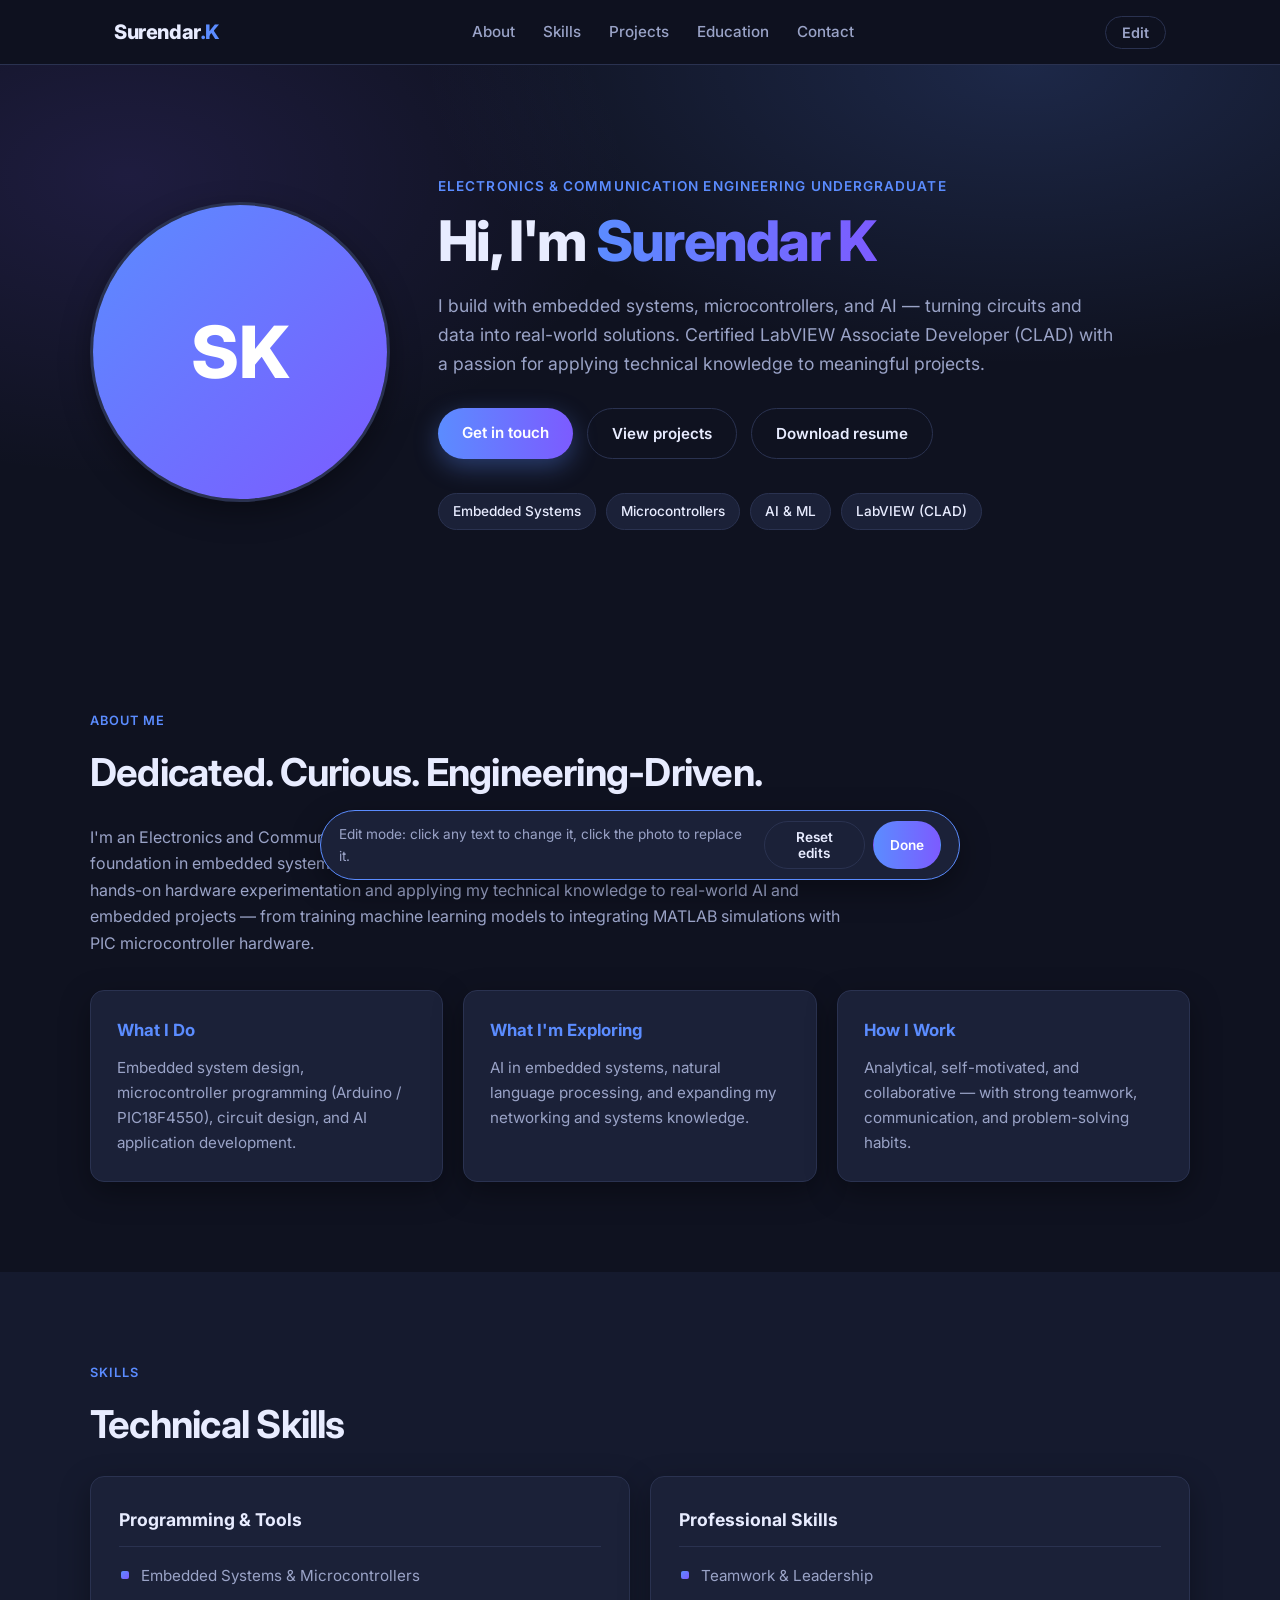
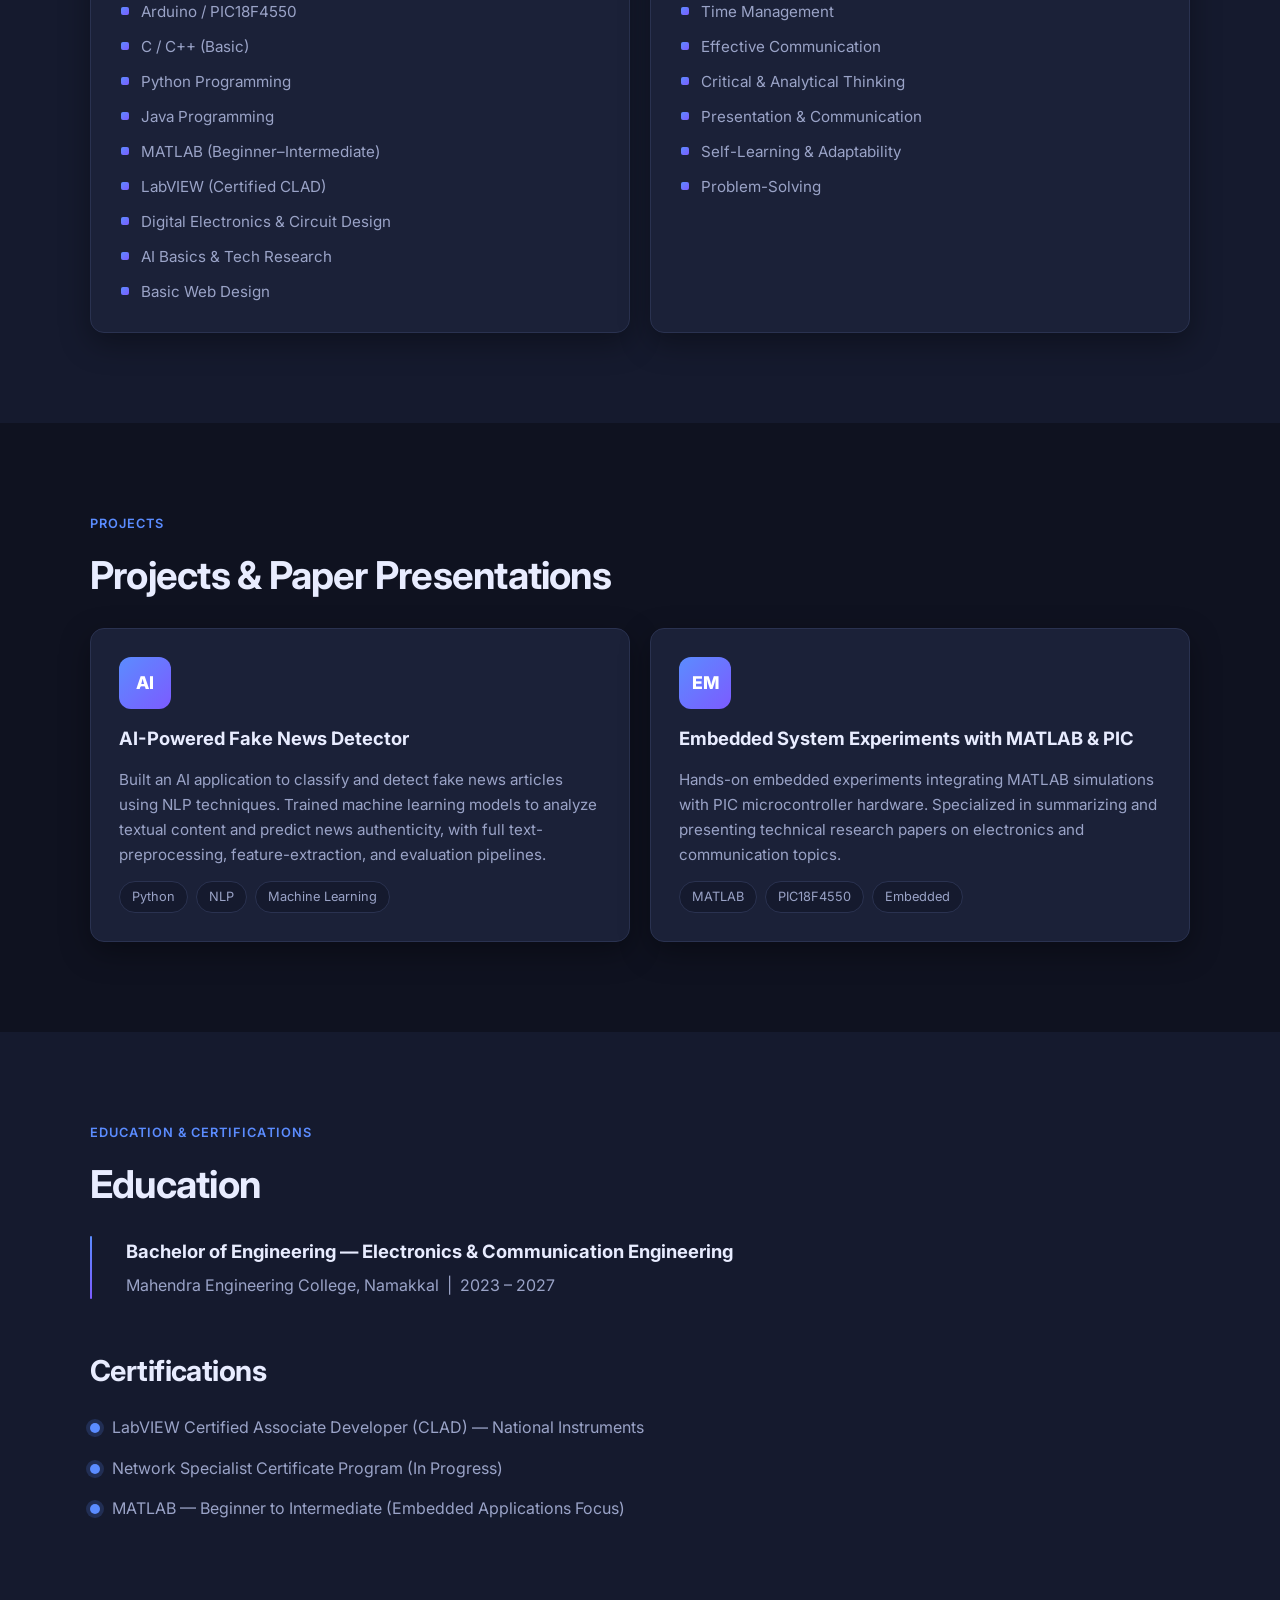
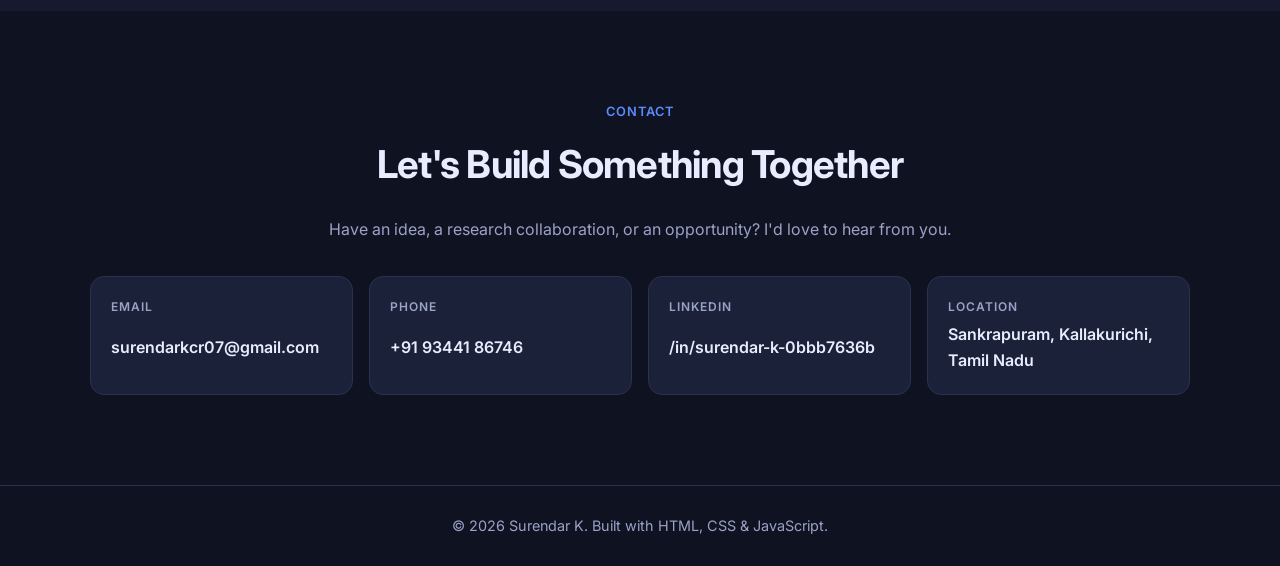
==== index.html @ adf5b91f "Initial portfolio site" ====
<!DOCTYPE html>
<html lang="en">
<head>
  <meta charset="UTF-8" />
  <meta name="viewport" content="width=device-width, initial-scale=1.0" />
  <meta name="description" content="Portfolio of Surendar K — Electronics and Communication Engineering undergraduate specializing in embedded systems and AI." />
  <title>Surendar K | ECE & Embedded Systems</title>
  <link rel="preconnect" href="https://fonts.googleapis.com" />
  <link rel="preconnect" href="https://fonts.gstatic.com" crossorigin />
  <link href="https://fonts.googleapis.com/css2?family=Inter:wght@400;500;600;700;800&display=swap" rel="stylesheet" />
  <link rel="stylesheet" href="styles.css" />
</head>
<body>
  <a class="skip-link" href="#about">Skip to content</a>

  <header class="nav">
    <div class="nav-inner">
      <a href="#main-content" class="brand">Surendar<span>.K</span></a>
      <button class="nav-toggle" aria-label="Toggle menu" aria-expanded="false">
        <span></span><span></span><span></span>
      </button>
      <nav class="nav-links" aria-label="Primary">
        <a href="#about">About</a>
        <a href="#skills">Skills</a>
        <a href="#projects">Projects</a>
        <a href="#education">Education</a>
        <a href="#contact">Contact</a>
      </nav>
      <button class="edit-toggle" id="edit-toggle" aria-pressed="false">Edit</button>
    </div>
  </header>

  <main id="main-content">
    <!-- Hero -->
    <section class="hero">
      <div class="hero-inner">
        <div class="hero-photo" aria-label="Photo of Surendar K">
          <img id="profile-photo" src="profile.jpg" alt="Surendar K" onerror="this.style.display='none';document.getElementById('profile-fallback').style.display='grid';" />
          <div id="profile-fallback" class="profile-fallback" style="display:none">SK</div>
          <input type="file" id="photo-input" accept="image/*" hidden />
        </div>
        <div class="hero-text">
          <p class="hero-eyebrow">Electronics & Communication Engineering Undergraduate</p>
          <h1>Hi, I'm <span class="accent">Surendar K</span></h1>
          <p class="hero-sub">
            I build with embedded systems, microcontrollers, and AI — turning circuits and data into
            real-world solutions. Certified LabVIEW Associate Developer (CLAD) with a passion for
            applying technical knowledge to meaningful projects.
          </p>
          <div class="hero-actions">
            <a class="btn btn-primary" href="#contact">Get in touch</a>
            <a class="btn btn-outline" href="#projects">View projects</a>
            <a class="btn btn-outline btn-download" href="resume.pdf" download>Download resume</a>
          </div>
          <div class="hero-tags">
            <span>Embedded Systems</span>
            <span>Microcontrollers</span>
            <span>AI & ML</span>
            <span>LabVIEW (CLAD)</span>
          </div>
        </div>
      </div>
    </section>

    <!-- About -->
    <section id="about" class="section">
      <div class="container">
        <p class="section-label">About Me</p>
        <h2 class="section-title">Dedicated. Curious. Engineering-Driven.</h2>
        <p class="section-text">
          I'm an Electronics and Communication Engineering undergraduate (2023–2027) with a strong
          foundation in embedded systems, microcontroller programming, and digital electronics. I enjoy
          hands-on hardware experimentation and applying my technical knowledge to real-world AI and
          embedded projects — from training machine learning models to integrating MATLAB simulations
          with PIC microcontroller hardware.
        </p>
        <div class="about-highlights">
          <div class="highlight">
            <h3>What I Do</h3>
            <p>Embedded system design, microcontroller programming (Arduino / PIC18F4550), circuit design, and AI application development.</p>
          </div>
          <div class="highlight">
            <h3>What I'm Exploring</h3>
            <p>AI in embedded systems, natural language processing, and expanding my networking and systems knowledge.</p>
          </div>
          <div class="highlight">
            <h3>How I Work</h3>
            <p>Analytical, self-motivated, and collaborative — with strong teamwork, communication, and problem-solving habits.</p>
          </div>
        </div>
      </div>
    </section>

    <!-- Skills -->
    <section id="skills" class="section section-alt">
      <div class="container">
        <p class="section-label">Skills</p>
        <h2 class="section-title">Technical Skills</h2>
        <div class="skills-grid">
          <div class="skill-card">
            <h3>Programming & Tools</h3>
            <ul>
              <li>Embedded Systems & Microcontrollers</li>
              <li>Arduino / PIC18F4550</li>
              <li>C / C++ (Basic)</li>
              <li>Python Programming</li>
              <li>Java Programming</li>
              <li>MATLAB (Beginner–Intermediate)</li>
              <li>LabVIEW (Certified CLAD)</li>
              <li>Digital Electronics & Circuit Design</li>
              <li>AI Basics & Tech Research</li>
              <li>Basic Web Design</li>
            </ul>
          </div>
          <div class="skill-card">
            <h3>Professional Skills</h3>
            <ul>
              <li>Teamwork & Leadership</li>
              <li>Time Management</li>
              <li>Effective Communication</li>
              <li>Critical & Analytical Thinking</li>
              <li>Presentation & Communication</li>
              <li>Self-Learning & Adaptability</li>
              <li>Problem-Solving</li>
            </ul>
          </div>
        </div>
      </div>
    </section>

    <!-- Projects -->
    <section id="projects" class="section">
      <div class="container">
        <p class="section-label">Projects</p>
        <h2 class="section-title">Projects & Paper Presentations</h2>
        <div class="projects-grid">
          <article class="project-card">
            <div class="project-icon">AI</div>
            <h3>AI-Powered Fake News Detector</h3>
            <p>
              Built an AI application to classify and detect fake news articles using NLP techniques.
              Trained machine learning models to analyze textual content and predict news authenticity,
              with full text-preprocessing, feature-extraction, and evaluation pipelines.
            </p>
            <div class="project-tags">
              <span>Python</span><span>NLP</span><span>Machine Learning</span>
            </div>
          </article>
          <article class="project-card">
            <div class="project-icon">EM</div>
            <h3>Embedded System Experiments with MATLAB & PIC</h3>
            <p>
              Hands-on embedded experiments integrating MATLAB simulations with PIC microcontroller
              hardware. Specialized in summarizing and presenting technical research papers on
              electronics and communication topics.
            </p>
            <div class="project-tags">
              <span>MATLAB</span><span>PIC18F4550</span><span>Embedded</span>
            </div>
          </article>
        </div>
      </div>
    </section>

    <!-- Education & Certifications -->
    <section id="education" class="section section-alt">
      <div class="container">
        <p class="section-label">Education & Certifications</p>
        <h2 class="section-title">Education</h2>
        <div class="education-block">
          <div class="education-line"></div>
          <div class="education-item">
            <h3>Bachelor of Engineering — Electronics & Communication Engineering</h3>
            <p class="muted">Mahendra Engineering College, Namakkal &nbsp;|&nbsp; 2023 – 2027</p>
          </div>
        </div>

        <h2 class="section-title sub">Certifications</h2>
        <ul class="cert-list">
          <li><span class="cert-dot"></span> LabVIEW Certified Associate Developer (CLAD) — National Instruments</li>
          <li><span class="cert-dot"></span> Network Specialist Certificate Program (In Progress)</li>
          <li><span class="cert-dot"></span> MATLAB — Beginner to Intermediate (Embedded Applications Focus)</li>
        </ul>
      </div>
    </section>

    <!-- Contact -->
    <section id="contact" class="section">
      <div class="container contact">
        <p class="section-label">Contact</p>
        <h2 class="section-title">Let's Build Something Together</h2>
        <p class="section-text">
          Have an idea, a research collaboration, or an opportunity? I'd love to hear from you.
        </p>
        <div class="contact-cards">
          <a class="contact-card" href="mailto:surendarkcr07@gmail.com">
            <span class="contact-label">Email</span>
            <span class="contact-value">surendarkcr07@gmail.com</span>
          </a>
          <a class="contact-card" href="tel:+919344186746">
            <span class="contact-label">Phone</span>
            <span class="contact-value">+91 93441 86746</span>
          </a>
          <a class="contact-card" href="https://linkedin.com/in/surendar-k-0bbb7636b" target="_blank" rel="noopener">
            <span class="contact-label">LinkedIn</span>
            <span class="contact-value">/in/surendar-k-0bbb7636b</span>
          </a>
          <div class="contact-card">
            <span class="contact-label">Location</span>
            <span class="contact-value">Sankrapuram, Kallakurichi, Tamil Nadu</span>
          </div>
        </div>
      </div>
    </section>
  </main>

  <footer class="footer">
    <p>© <span id="year"></span> Surendar K. Built with HTML, CSS & JavaScript.</p>
  </footer>

  <div class="edit-bar" id="edit-bar" hidden>
    <span>Edit mode: click any text to change it, click the photo to replace it.</span>
    <div>
      <button class="btn-edit" id="edit-reset" type="button">Reset edits</button>
      <button class="btn-edit" id="edit-done" type="button">Done</button>
    </div>
  </div>

  <script src="script.js"></script>
</body>
</html>
---- styles.css ----
:root {
  --bg: #0f1220;
  --bg-alt: #151a2e;
  --card: #1b2138;
  --border: #2a3250;
  --text: #e8ecff;
  --muted: #9aa3c7;
  --accent: #5b8cff;
  --accent-2: #7c5bff;
  --radius: 14px;
  --shadow: 0 10px 30px rgba(0, 0, 0, 0.35);
}

* {
  margin: 0;
  padding: 0;
  box-sizing: border-box;
}

html {
  scroll-behavior: smooth;
}

body {
  font-family: "Inter", system-ui, -apple-system, sans-serif;
  background: var(--bg);
  color: var(--text);
  line-height: 1.65;
  -webkit-font-smoothing: antialiased;
}

a {
  color: inherit;
  text-decoration: none;
}

.skip-link {
  position: absolute;
  left: -9999px;
  top: 0;
  background: var(--accent);
  color: #fff;
  padding: 10px 16px;
  z-index: 100;
}

.skip-link:focus {
  left: 8px;
  top: 8px;
}

/* Nav */
.nav {
  position: sticky;
  top: 0;
  z-index: 50;
  background: rgba(15, 18, 32, 0.85);
  backdrop-filter: blur(10px);
  border-bottom: 1px solid var(--border);
}

.nav-inner {
  max-width: 1100px;
  margin: 0 auto;
  padding: 0 24px;
  height: 64px;
  display: flex;
  align-items: center;
  justify-content: space-between;
}

.brand {
  font-weight: 800;
  font-size: 1.25rem;
  letter-spacing: -0.02em;
}

.brand span {
  color: var(--accent);
}

.nav-links {
  display: flex;
  gap: 28px;
}

.nav-links a {
  color: var(--muted);
  font-weight: 500;
  font-size: 0.95rem;
  transition: color 0.2s;
}

.nav-links a:hover {
  color: var(--text);
}

.nav-toggle {
  display: none;
  flex-direction: column;
  gap: 5px;
  background: none;
  border: none;
  cursor: pointer;
  padding: 6px;
}

.edit-toggle {
  background: none;
  border: 1px solid var(--border);
  color: var(--muted);
  font-family: inherit;
  font-size: 0.9rem;
  font-weight: 600;
  padding: 7px 16px;
  border-radius: 999px;
  cursor: pointer;
  transition: border-color 0.2s, color 0.2s;
}

.edit-toggle:hover {
  border-color: var(--accent);
  color: var(--text);
}

.edit-toggle.active {
  background: linear-gradient(90deg, var(--accent), var(--accent-2));
  border-color: transparent;
  color: #fff;
}

.nav-toggle span {
  width: 24px;
  height: 2px;
  background: var(--text);
  border-radius: 2px;
  transition: transform 0.25s, opacity 0.25s;
}

/* Hero */
.hero {
  padding: 110px 24px 90px;
  background:
    radial-gradient(600px 300px at 80% 0%, rgba(92, 140, 255, 0.18), transparent),
    radial-gradient(500px 300px at 10% 20%, rgba(124, 91, 255, 0.14), transparent);
}

.hero-inner {
  max-width: 1100px;
  margin: 0 auto;
  display: grid;
  grid-template-columns: 300px 1fr;
  gap: 48px;
  align-items: center;
}

.hero-photo {
  width: 300px;
  height: 300px;
  border-radius: 50%;
  overflow: hidden;
  border: 3px solid var(--border);
  background: var(--card);
  box-shadow: var(--shadow);
}

.hero-photo img {
  width: 100%;
  height: 100%;
  object-fit: cover;
  display: block;
}

.profile-fallback {
  width: 100%;
  height: 100%;
  display: grid;
  place-items: center;
  font-size: 4.5rem;
  font-weight: 800;
  background: linear-gradient(135deg, var(--accent), var(--accent-2));
  color: #fff;
}

.hero-eyebrow {
  color: var(--accent);
  font-weight: 600;
  letter-spacing: 0.08em;
  text-transform: uppercase;
  font-size: 0.85rem;
  margin-bottom: 14px;
}

.hero h1 {
  font-size: clamp(2.2rem, 5vw, 3.5rem);
  font-weight: 800;
  letter-spacing: -0.03em;
  line-height: 1.1;
  margin-bottom: 18px;
}

.accent {
  background: linear-gradient(90deg, var(--accent), var(--accent-2));
  -webkit-background-clip: text;
  background-clip: text;
  -webkit-text-fill-color: transparent;
  color: transparent;
}

.hero-sub {
  color: var(--muted);
  font-size: 1.1rem;
  max-width: 680px;
  margin-bottom: 30px;
}

.hero-actions {
  display: flex;
  gap: 14px;
  flex-wrap: wrap;
  margin-bottom: 34px;
}

.btn {
  display: inline-block;
  padding: 12px 24px;
  border-radius: 999px;
  font-weight: 600;
  font-size: 0.95rem;
  transition: transform 0.2s, box-shadow 0.2s;
}

.btn:hover {
  transform: translateY(-2px);
}

.btn-primary {
  background: linear-gradient(90deg, var(--accent), var(--accent-2));
  color: #fff;
  box-shadow: 0 8px 24px rgba(92, 140, 255, 0.35);
}

.btn-outline {
  border: 1px solid var(--border);
  color: var(--text);
}

.btn-outline:hover {
  border-color: var(--accent);
}

.hero-tags {
  display: flex;
  flex-wrap: wrap;
  gap: 10px;
}

.hero-tags span {
  background: var(--card);
  border: 1px solid var(--border);
  color: var(--text);
  font-size: 0.85rem;
  font-weight: 500;
  padding: 6px 14px;
  border-radius: 999px;
}

/* Sections */
.section {
  padding: 90px 24px;
}

.section-alt {
  background: var(--bg-alt);
}

.container {
  max-width: 1100px;
  margin: 0 auto;
}

.section-label {
  color: var(--accent);
  font-weight: 600;
  letter-spacing: 0.08em;
  text-transform: uppercase;
  font-size: 0.8rem;
  margin-bottom: 10px;
}

.section-title {
  font-size: clamp(1.7rem, 3.5vw, 2.4rem);
  font-weight: 700;
  letter-spacing: -0.02em;
  margin-bottom: 20px;
}

.section-title.sub {
  margin-top: 48px;
  font-size: clamp(1.4rem, 2.5vw, 1.8rem);
}

.section-text {
  color: var(--muted);
  max-width: 760px;
  margin-bottom: 34px;
}

/* About highlights */
.about-highlights {
  display: grid;
  grid-template-columns: repeat(auto-fit, minmax(260px, 1fr));
  gap: 20px;
}

.highlight {
  background: var(--card);
  border: 1px solid var(--border);
  border-radius: var(--radius);
  padding: 26px;
  box-shadow: var(--shadow);
}

.highlight h3 {
  font-size: 1.05rem;
  margin-bottom: 10px;
  color: var(--accent);
}

.highlight p {
  color: var(--muted);
  font-size: 0.95rem;
}

/* Skills */
.skills-grid {
  display: grid;
  grid-template-columns: repeat(auto-fit, minmax(300px, 1fr));
  gap: 20px;
}

.skill-card {
  background: var(--card);
  border: 1px solid var(--border);
  border-radius: var(--radius);
  padding: 28px;
  box-shadow: var(--shadow);
}

.skill-card h3 {
  font-size: 1.1rem;
  margin-bottom: 16px;
  padding-bottom: 12px;
  border-bottom: 1px solid var(--border);
}

.skill-card ul {
  list-style: none;
  display: grid;
  gap: 10px;
}

.skill-card li {
  position: relative;
  padding-left: 22px;
  color: var(--muted);
  font-size: 0.95rem;
}

.skill-card li::before {
  content: "";
  position: absolute;
  left: 2px;
  top: 8px;
  width: 8px;
  height: 8px;
  border-radius: 2px;
  background: linear-gradient(135deg, var(--accent), var(--accent-2));
}

/* Projects */
.projects-grid {
  display: grid;
  grid-template-columns: repeat(auto-fit, minmax(320px, 1fr));
  gap: 20px;
}

.project-card {
  background: var(--card);
  border: 1px solid var(--border);
  border-radius: var(--radius);
  padding: 28px;
  box-shadow: var(--shadow);
  display: flex;
  flex-direction: column;
  gap: 14px;
  transition: transform 0.2s, border-color 0.2s;
}

.project-card:hover {
  transform: translateY(-4px);
  border-color: var(--accent);
}

.project-icon {
  width: 52px;
  height: 52px;
  border-radius: 12px;
  display: grid;
  place-items: center;
  font-weight: 800;
  font-size: 1.1rem;
  background: linear-gradient(135deg, var(--accent), var(--accent-2));
  color: #fff;
}

.project-card h3 {
  font-size: 1.15rem;
}

.project-card p {
  color: var(--muted);
  font-size: 0.95rem;
}

.project-tags {
  display: flex;
  flex-wrap: wrap;
  gap: 8px;
  margin-top: auto;
}

.project-tags span {
  background: var(--bg-alt);
  border: 1px solid var(--border);
  border-radius: 999px;
  font-size: 0.8rem;
  color: var(--muted);
  padding: 4px 12px;
}

/* Education */
.education-block {
  display: grid;
  grid-template-columns: 20px 1fr;
  gap: 16px;
  margin-bottom: 8px;
}

.education-line {
  width: 2px;
  height: 100%;
  background: linear-gradient(180deg, var(--accent), var(--accent-2));
  border-radius: 2px;
}

.education-item h3 {
  font-size: 1.15rem;
  margin-bottom: 6px;
}

.muted {
  color: var(--muted);
}

.cert-list {
  list-style: none;
  display: grid;
  gap: 14px;
}

.cert-list li {
  display: flex;
  align-items: baseline;
  gap: 12px;
  color: var(--muted);
}

.cert-dot {
  flex-shrink: 0;
  width: 10px;
  height: 10px;
  border-radius: 50%;
  background: var(--accent);
  box-shadow: 0 0 0 4px rgba(92, 140, 255, 0.18);
}

/* Contact */
.contact {
  text-align: center;
}

.contact .section-text {
  margin-left: auto;
  margin-right: auto;
}

.contact-cards {
  display: grid;
  grid-template-columns: repeat(auto-fit, minmax(230px, 1fr));
  gap: 16px;
  margin-top: 8px;
}

.contact-card {
  background: var(--card);
  border: 1px solid var(--border);
  border-radius: var(--radius);
  padding: 20px;
  display: grid;
  gap: 4px;
  text-align: left;
  transition: transform 0.2s, border-color 0.2s;
}

a.contact-card:hover {
  transform: translateY(-3px);
  border-color: var(--accent);
}

.contact-label {
  font-size: 0.75rem;
  text-transform: uppercase;
  letter-spacing: 0.08em;
  color: var(--muted);
  font-weight: 600;
}

.contact-value {
  font-weight: 600;
  color: var(--text);
  overflow-wrap: anywhere;
}

/* Edit mode */
body.edit-mode [contenteditable="true"] {
  outline: 2px dashed rgba(92, 140, 255, 0.55);
  outline-offset: 4px;
  border-radius: 6px;
  cursor: text;
}

body.edit-mode [contenteditable="true"]:hover {
  outline-color: var(--accent);
  background: rgba(92, 140, 255, 0.08);
}

body.edit-mode .hero-photo {
  cursor: pointer;
  position: relative;
}

body.edit-mode .hero-photo::after {
  content: "Click to change photo";
  position: absolute;
  bottom: -28px;
  left: 50%;
  transform: translateX(-50%);
  white-space: nowrap;
  font-size: 0.75rem;
  font-weight: 600;
  color: var(--accent);
}

.edit-bar {
  position: fixed;
  bottom: 20px;
  left: 50%;
  transform: translateX(-50%);
  z-index: 100;
  display: flex;
  align-items: center;
  gap: 18px;
  background: var(--card);
  border: 1px solid var(--accent);
  border-radius: 999px;
  padding: 10px 18px;
  box-shadow: var(--shadow);
  font-size: 0.85rem;
  color: var(--muted);
}

.edit-bar > div {
  display: flex;
  gap: 8px;
}

.btn-edit {
  background: none;
  border: 1px solid var(--border);
  color: var(--text);
  font-family: inherit;
  font-size: 0.85rem;
  font-weight: 600;
  padding: 7px 16px;
  border-radius: 999px;
  cursor: pointer;
}

.btn-edit:hover {
  border-color: var(--accent);
}

#edit-done {
  background: linear-gradient(90deg, var(--accent), var(--accent-2));
  border-color: transparent;
  color: #fff;
}

@media (max-width: 640px) {
  .edit-bar {
    flex-direction: column;
    gap: 10px;
    border-radius: 16px;
    text-align: center;
    width: calc(100% - 32px);
  }
}

/* Footer */
.footer {
  border-top: 1px solid var(--border);
  padding: 28px 24px;
  text-align: center;
  color: var(--muted);
  font-size: 0.9rem;
}

/* Mobile nav */
@media (max-width: 860px) {
  .hero-inner {
    grid-template-columns: 1fr;
    justify-items: center;
    text-align: center;
  }

  .hero-sub {
    margin-left: auto;
    margin-right: auto;
  }

  .hero-tags,
  .hero-actions {
    justify-content: center;
  }

  .hero-photo {
    width: 220px;
    height: 220px;
  }
}

@media (max-width: 720px) {
  .nav-toggle {
    display: flex;
  }

  .nav-links {
    position: absolute;
    top: 64px;
    left: 0;
    right: 0;
    flex-direction: column;
    gap: 0;
    background: var(--bg);
    border-bottom: 1px solid var(--border);
    display: none;
  }

  .nav-links.open {
    display: flex;
  }

  .nav-links a {
    padding: 16px 24px;
    border-bottom: 1px solid var(--border);
  }

  .nav-toggle.open span:nth-child(1) {
    transform: translateY(7px) rotate(45deg);
  }

  .nav-toggle.open span:nth-child(2) {
    opacity: 0;
  }

  .nav-toggle.open span:nth-child(3) {
    transform: translateY(-7px) rotate(-45deg);
  }
}

@media (prefers-reduced-motion: reduce) {
  html {
    scroll-behavior: auto;
  }

  * {
    transition: none !important;
    animation: none !important;
  }
}
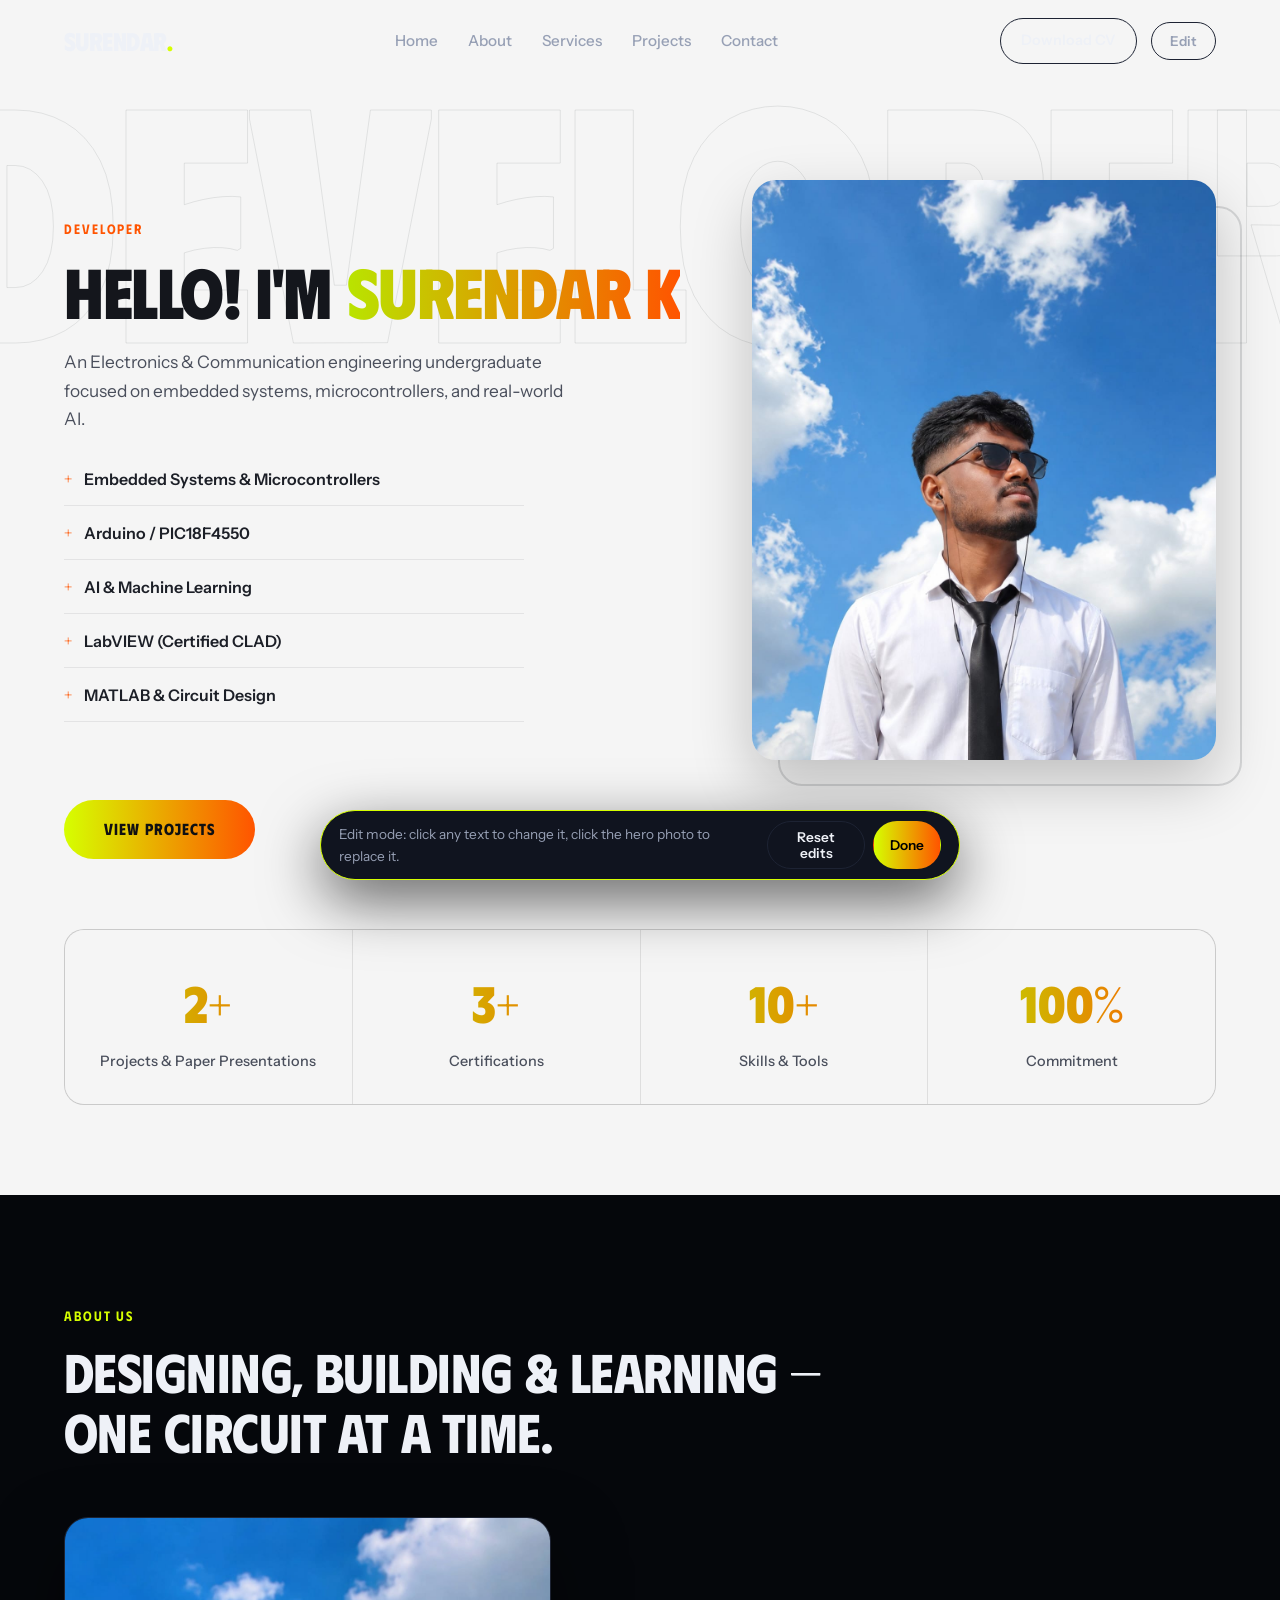
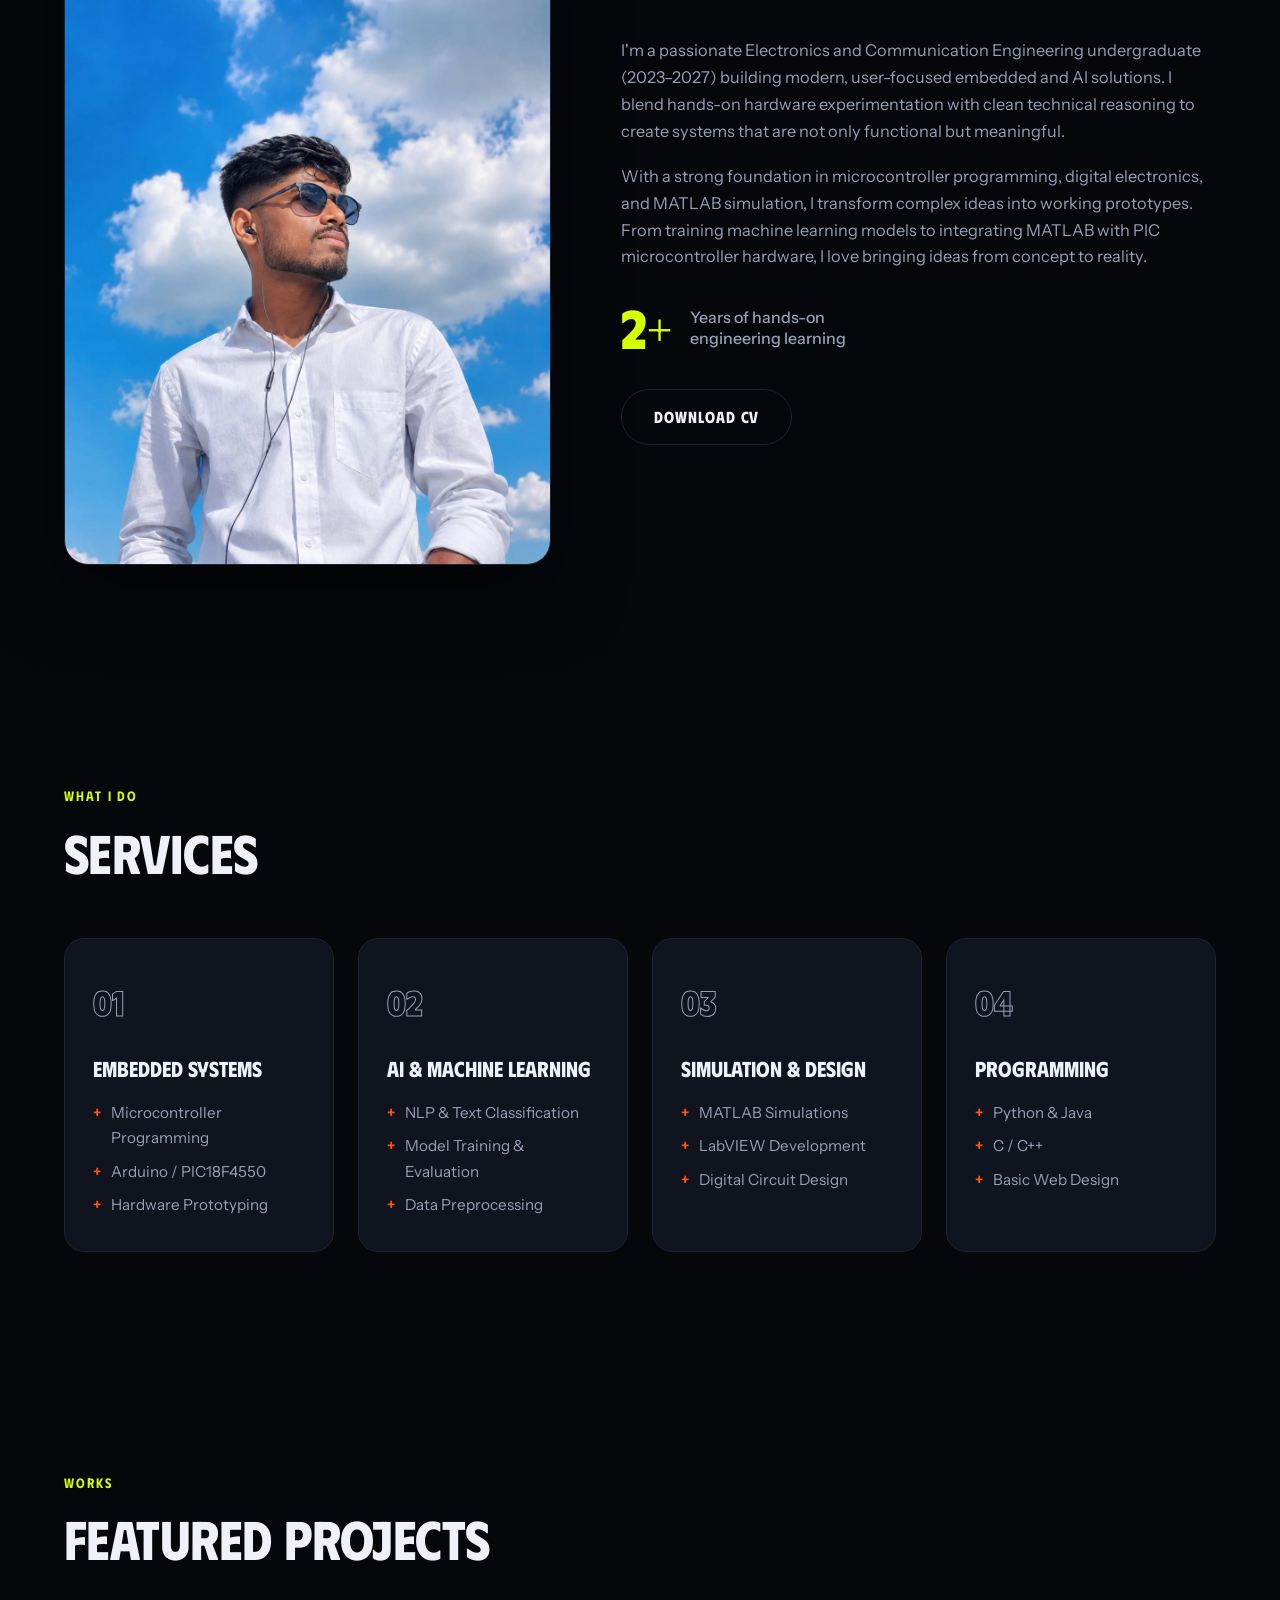
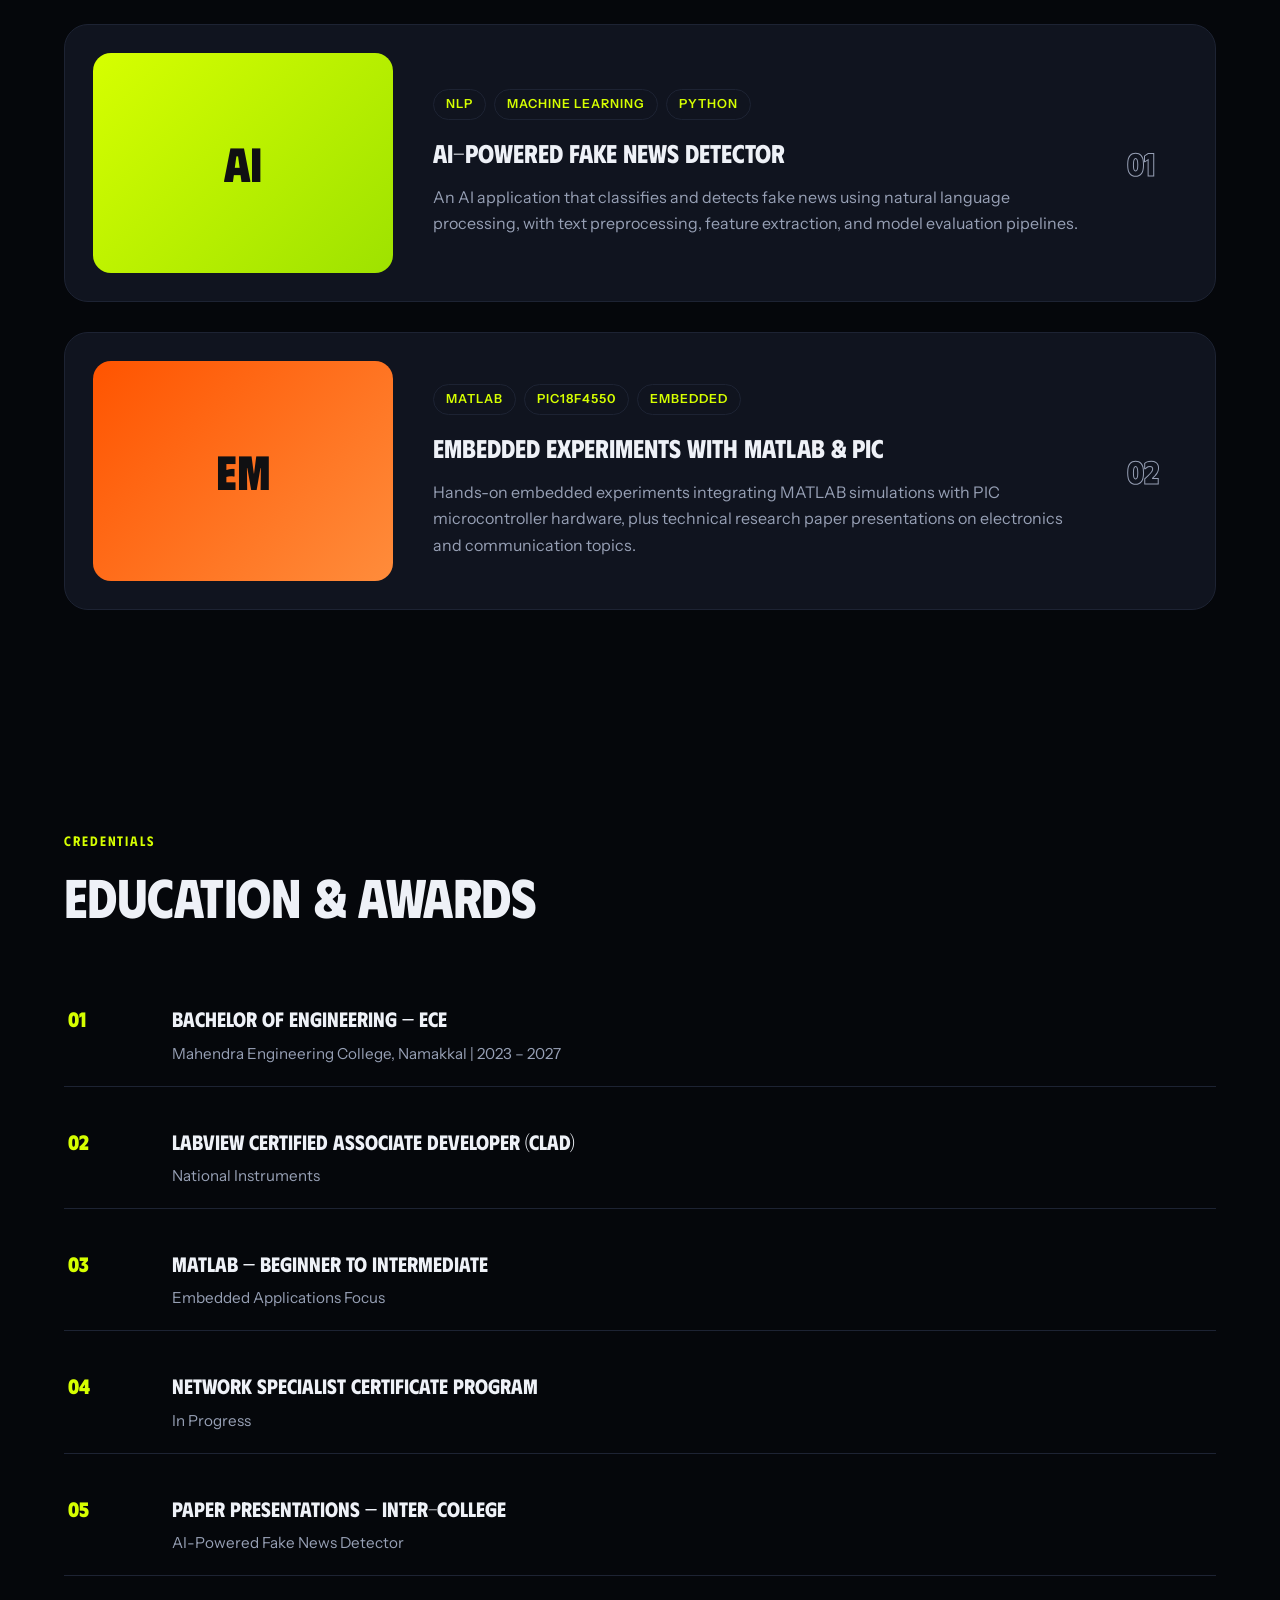
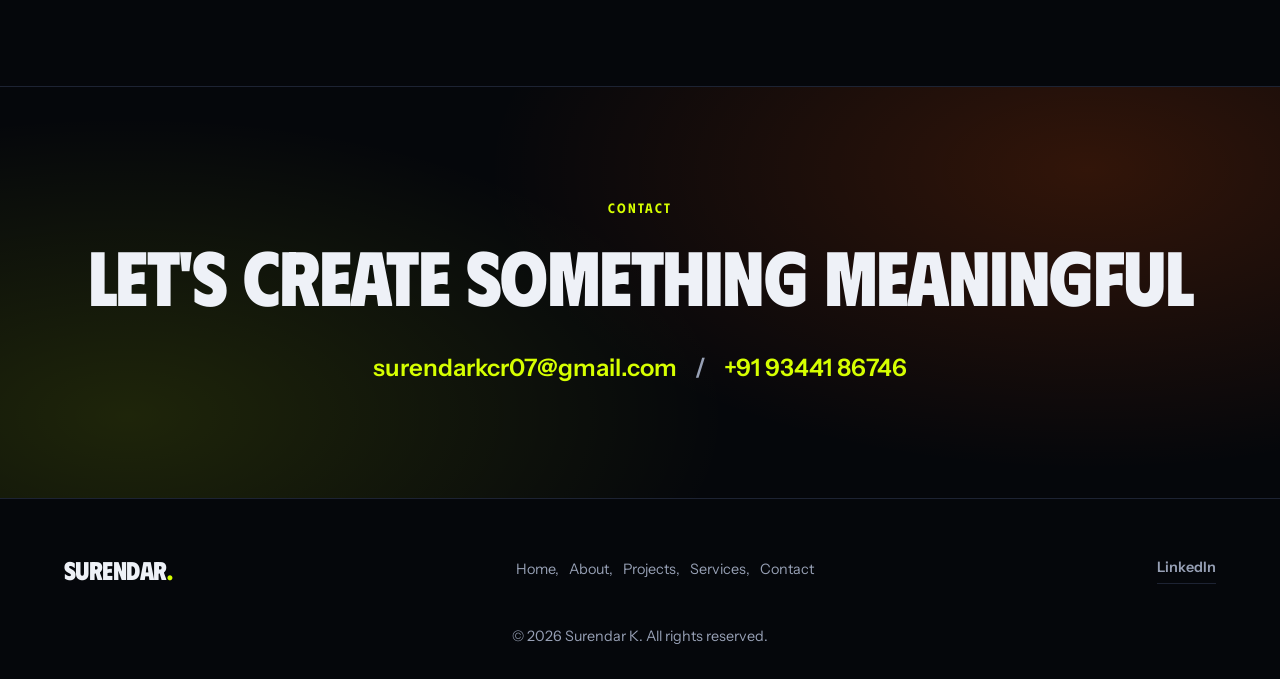
==== commit 4a191220: "Redesign portfolio in Shan-style layout with new photos" ====
--- a/index.html
+++ b/index.html
@@ -3,223 +3,291 @@
 <head>
   <meta charset="UTF-8" />
   <meta name="viewport" content="width=device-width, initial-scale=1.0" />
-  <meta name="description" content="Portfolio of Surendar K — Electronics and Communication Engineering undergraduate specializing in embedded systems and AI." />
-  <title>Surendar K | ECE & Embedded Systems</title>
+  <meta name="description" content="Portfolio of Surendar K — Electronics and Communication Engineering undergraduate specializing in embedded systems, microcontrollers, and AI." />
+  <title>Surendar K | Developer & Engineer</title>
   <link rel="preconnect" href="https://fonts.googleapis.com" />
   <link rel="preconnect" href="https://fonts.gstatic.com" crossorigin />
-  <link href="https://fonts.googleapis.com/css2?family=Inter:wght@400;500;600;700;800&display=swap" rel="stylesheet" />
+  <link href="https://fonts.googleapis.com/css2?family=Phudu:wght@500;600;700;800&family=Instrument+Sans:ital,wght@0,400;0,500;0,600;0,700;1,400&display=swap" rel="stylesheet" />
   <link rel="stylesheet" href="styles.css" />
 </head>
 <body>
-  <a class="skip-link" href="#about">Skip to content</a>
-
-  <header class="nav">
-    <div class="nav-inner">
-      <a href="#main-content" class="brand">Surendar<span>.K</span></a>
-      <button class="nav-toggle" aria-label="Toggle menu" aria-expanded="false">
-        <span></span><span></span><span></span>
-      </button>
-      <nav class="nav-links" aria-label="Primary">
+  <div class="preloader" id="preloader">
+    <span class="load-text">L o a d i n g</span>
+    <span class="load-name">Surendar</span>
+  </div>
+
+  <a class="skip-link" href="#home">Skip to content</a>
+
+  <header class="header" id="header">
+    <div class="container header-inner">
+      <a class="logo" href="#home">Surendar<span>.</span></a>
+      <nav class="nav" aria-label="Primary">
+        <a href="#home">Home</a>
         <a href="#about">About</a>
-        <a href="#skills">Skills</a>
+        <a href="#services">Services</a>
         <a href="#projects">Projects</a>
-        <a href="#education">Education</a>
         <a href="#contact">Contact</a>
       </nav>
-      <button class="edit-toggle" id="edit-toggle" aria-pressed="false">Edit</button>
+      <div class="header-actions">
+        <a class="btn-cv" href="resume.pdf" download>Download CV</a>
+        <button class="edit-toggle" id="edit-toggle" aria-pressed="false">Edit</button>
+        <button class="nav-toggle" id="nav-toggle" aria-label="Toggle menu" aria-expanded="false">
+          <span></span><span></span><span></span>
+        </button>
+      </div>
     </div>
   </header>
 
   <main id="main-content">
     <!-- Hero -->
-    <section class="hero">
-      <div class="hero-inner">
-        <div class="hero-photo" aria-label="Photo of Surendar K">
-          <img id="profile-photo" src="profile.jpg" alt="Surendar K" onerror="this.style.display='none';document.getElementById('profile-fallback').style.display='grid';" />
-          <div id="profile-fallback" class="profile-fallback" style="display:none">SK</div>
-          <input type="file" id="photo-input" accept="image/*" hidden />
-        </div>
-        <div class="hero-text">
-          <p class="hero-eyebrow">Electronics & Communication Engineering Undergraduate</p>
-          <h1>Hi, I'm <span class="accent">Surendar K</span></h1>
-          <p class="hero-sub">
-            I build with embedded systems, microcontrollers, and AI — turning circuits and data into
-            real-world solutions. Certified LabVIEW Associate Developer (CLAD) with a passion for
-            applying technical knowledge to meaningful projects.
-          </p>
-          <div class="hero-actions">
-            <a class="btn btn-primary" href="#contact">Get in touch</a>
-            <a class="btn btn-outline" href="#projects">View projects</a>
-            <a class="btn btn-outline btn-download" href="resume.pdf" download>Download resume</a>
-          </div>
-          <div class="hero-tags">
-            <span>Embedded Systems</span>
-            <span>Microcontrollers</span>
-            <span>AI & ML</span>
-            <span>LabVIEW (CLAD)</span>
+    <section id="home" class="hero">
+      <span class="hero-big" aria-hidden="true">DEVELOPER</span>
+      <div class="container">
+        <div class="hero-grid">
+          <div class="hero-left">
+            <p class="kicker">developer</p>
+            <h1 class="hero-title">Hello! I'm <span class="grad">Surendar K</span></h1>
+            <p class="hero-sub">
+              An Electronics &amp; Communication engineering undergraduate focused on
+              embedded systems, microcontrollers, and real-world AI.
+            </p>
+            <ul class="hero-list">
+              <li><span class="plus">+</span> Embedded Systems &amp; Microcontrollers</li>
+              <li><span class="plus">+</span> Arduino / PIC18F4550</li>
+              <li><span class="plus">+</span> AI &amp; Machine Learning</li>
+              <li><span class="plus">+</span> LabVIEW (Certified CLAD)</li>
+              <li><span class="plus">+</span> MATLAB &amp; Circuit Design</li>
+            </ul>
+          </div>
+          <div class="hero-right">
+            <div class="hero-photo-wrap" id="hero-photo-wrap">
+              <img id="profile-photo" src="profile.jpg" alt="Surendar K" onerror="this.style.display='none';document.getElementById('profile-fallback').style.display='grid';" />
+              <div id="profile-fallback" class="profile-fallback" style="display:none">SK</div>
+              <input type="file" id="photo-input" accept="image/*" hidden />
+            </div>
+            <div class="hero-photo-frame" aria-hidden="true"></div>
+          </div>
+        </div>
+        <div class="hero-cta">
+          <a class="btn-solid" href="#projects">view projects</a>
+        </div>
+      </div>
+      <div class="container">
+        <div class="stats">
+          <div class="stat">
+            <span class="stat-num">2+</span>
+            <span class="stat-label">Projects &amp; Paper Presentations</span>
+          </div>
+          <div class="stat">
+            <span class="stat-num">3+</span>
+            <span class="stat-label">Certifications</span>
+          </div>
+          <div class="stat">
+            <span class="stat-num">10+</span>
+            <span class="stat-label">Skills &amp; Tools</span>
+          </div>
+          <div class="stat">
+            <span class="stat-num">100%</span>
+            <span class="stat-label">Commitment</span>
           </div>
         </div>
       </div>
     </section>
 
     <!-- About -->
-    <section id="about" class="section">
-      <div class="container">
-        <p class="section-label">About Me</p>
-        <h2 class="section-title">Dedicated. Curious. Engineering-Driven.</h2>
-        <p class="section-text">
-          I'm an Electronics and Communication Engineering undergraduate (2023–2027) with a strong
-          foundation in embedded systems, microcontroller programming, and digital electronics. I enjoy
-          hands-on hardware experimentation and applying my technical knowledge to real-world AI and
-          embedded projects — from training machine learning models to integrating MATLAB simulations
-          with PIC microcontroller hardware.
-        </p>
-        <div class="about-highlights">
-          <div class="highlight">
-            <h3>What I Do</h3>
-            <p>Embedded system design, microcontroller programming (Arduino / PIC18F4550), circuit design, and AI application development.</p>
-          </div>
-          <div class="highlight">
-            <h3>What I'm Exploring</h3>
-            <p>AI in embedded systems, natural language processing, and expanding my networking and systems knowledge.</p>
-          </div>
-          <div class="highlight">
-            <h3>How I Work</h3>
-            <p>Analytical, self-motivated, and collaborative — with strong teamwork, communication, and problem-solving habits.</p>
-          </div>
-        </div>
-      </div>
-    </section>
-
-    <!-- Skills -->
-    <section id="skills" class="section section-alt">
-      <div class="container">
-        <p class="section-label">Skills</p>
-        <h2 class="section-title">Technical Skills</h2>
-        <div class="skills-grid">
-          <div class="skill-card">
-            <h3>Programming & Tools</h3>
-            <ul>
-              <li>Embedded Systems & Microcontrollers</li>
+    <section id="about" class="section dark">
+      <div class="container">
+        <p class="kicker">about us</p>
+        <h2 class="section-title">Designing, building &amp; learning — one circuit at a time.</h2>
+        <div class="about-grid">
+          <div class="about-photo">
+            <img src="profile2.jpg" alt="Surendar K" />
+          </div>
+          <div class="about-content">
+            <p>
+              I'm a passionate Electronics and Communication Engineering undergraduate
+              (2023–2027) building modern, user-focused embedded and AI solutions. I blend
+              hands-on hardware experimentation with clean technical reasoning to create
+              systems that are not only functional but meaningful.
+            </p>
+            <p>
+              With a strong foundation in microcontroller programming, digital electronics,
+              and MATLAB simulation, I transform complex ideas into working prototypes.
+              From training machine learning models to integrating MATLAB with PIC
+              microcontroller hardware, I love bringing ideas from concept to reality.
+            </p>
+            <div class="about-stat">
+              <span class="about-stat-num">2+</span>
+              <span class="about-stat-text">Years of hands-on<br />engineering learning</span>
+            </div>
+            <a class="btn-line" href="resume.pdf" download>Download CV</a>
+          </div>
+        </div>
+      </div>
+    </section>
+
+    <!-- Services / What I do -->
+    <section id="services" class="section dark">
+      <div class="container">
+        <p class="kicker">what i do</p>
+        <h2 class="section-title">Services</h2>
+        <div class="services-grid">
+          <article class="service-card">
+            <span class="service-num">01</span>
+            <h3>Embedded Systems</h3>
+            <ul>
+              <li>Microcontroller Programming</li>
               <li>Arduino / PIC18F4550</li>
-              <li>C / C++ (Basic)</li>
-              <li>Python Programming</li>
-              <li>Java Programming</li>
-              <li>MATLAB (Beginner–Intermediate)</li>
-              <li>LabVIEW (Certified CLAD)</li>
-              <li>Digital Electronics & Circuit Design</li>
-              <li>AI Basics & Tech Research</li>
+              <li>Hardware Prototyping</li>
+            </ul>
+          </article>
+          <article class="service-card">
+            <span class="service-num">02</span>
+            <h3>AI &amp; Machine Learning</h3>
+            <ul>
+              <li>NLP &amp; Text Classification</li>
+              <li>Model Training &amp; Evaluation</li>
+              <li>Data Preprocessing</li>
+            </ul>
+          </article>
+          <article class="service-card">
+            <span class="service-num">03</span>
+            <h3>Simulation &amp; Design</h3>
+            <ul>
+              <li>MATLAB Simulations</li>
+              <li>LabVIEW Development</li>
+              <li>Digital Circuit Design</li>
+            </ul>
+          </article>
+          <article class="service-card">
+            <span class="service-num">04</span>
+            <h3>Programming</h3>
+            <ul>
+              <li>Python &amp; Java</li>
+              <li>C / C++</li>
               <li>Basic Web Design</li>
             </ul>
-          </div>
-          <div class="skill-card">
-            <h3>Professional Skills</h3>
-            <ul>
-              <li>Teamwork & Leadership</li>
-              <li>Time Management</li>
-              <li>Effective Communication</li>
-              <li>Critical & Analytical Thinking</li>
-              <li>Presentation & Communication</li>
-              <li>Self-Learning & Adaptability</li>
-              <li>Problem-Solving</li>
-            </ul>
-          </div>
+          </article>
         </div>
       </div>
     </section>
 
     <!-- Projects -->
-    <section id="projects" class="section">
-      <div class="container">
-        <p class="section-label">Projects</p>
-        <h2 class="section-title">Projects & Paper Presentations</h2>
-        <div class="projects-grid">
-          <article class="project-card">
-            <div class="project-icon">AI</div>
-            <h3>AI-Powered Fake News Detector</h3>
-            <p>
-              Built an AI application to classify and detect fake news articles using NLP techniques.
-              Trained machine learning models to analyze textual content and predict news authenticity,
-              with full text-preprocessing, feature-extraction, and evaluation pipelines.
-            </p>
-            <div class="project-tags">
-              <span>Python</span><span>NLP</span><span>Machine Learning</span>
-            </div>
-          </article>
-          <article class="project-card">
-            <div class="project-icon">EM</div>
-            <h3>Embedded System Experiments with MATLAB & PIC</h3>
-            <p>
-              Hands-on embedded experiments integrating MATLAB simulations with PIC microcontroller
-              hardware. Specialized in summarizing and presenting technical research papers on
-              electronics and communication topics.
-            </p>
-            <div class="project-tags">
-              <span>MATLAB</span><span>PIC18F4550</span><span>Embedded</span>
-            </div>
-          </article>
-        </div>
-      </div>
-    </section>
-
-    <!-- Education & Certifications -->
-    <section id="education" class="section section-alt">
-      <div class="container">
-        <p class="section-label">Education & Certifications</p>
-        <h2 class="section-title">Education</h2>
-        <div class="education-block">
-          <div class="education-line"></div>
-          <div class="education-item">
-            <h3>Bachelor of Engineering — Electronics & Communication Engineering</h3>
-            <p class="muted">Mahendra Engineering College, Namakkal &nbsp;|&nbsp; 2023 – 2027</p>
-          </div>
-        </div>
-
-        <h2 class="section-title sub">Certifications</h2>
-        <ul class="cert-list">
-          <li><span class="cert-dot"></span> LabVIEW Certified Associate Developer (CLAD) — National Instruments</li>
-          <li><span class="cert-dot"></span> Network Specialist Certificate Program (In Progress)</li>
-          <li><span class="cert-dot"></span> MATLAB — Beginner to Intermediate (Embedded Applications Focus)</li>
-        </ul>
+    <section id="projects" class="section dark">
+      <div class="container">
+        <p class="kicker">works</p>
+        <h2 class="section-title">Featured Projects</h2>
+        <div class="projects-list">
+          <article class="project-row">
+            <div class="project-thumb thumb-ai">
+              <span>AI</span>
+            </div>
+            <div class="project-info">
+              <div class="project-tags"><span>NLP</span><span>Machine Learning</span><span>Python</span></div>
+              <h3>AI-Powered Fake News Detector</h3>
+              <p>
+                An AI application that classifies and detects fake news using natural
+                language processing, with text preprocessing, feature extraction, and
+                model evaluation pipelines.
+              </p>
+            </div>
+            <span class="project-num">01</span>
+          </article>
+          <article class="project-row">
+            <div class="project-thumb thumb-embed">
+              <span>EM</span>
+            </div>
+            <div class="project-info">
+              <div class="project-tags"><span>MATLAB</span><span>PIC18F4550</span><span>Embedded</span></div>
+              <h3>Embedded Experiments with MATLAB &amp; PIC</h3>
+              <p>
+                Hands-on embedded experiments integrating MATLAB simulations with PIC
+                microcontroller hardware, plus technical research paper presentations on
+                electronics and communication topics.
+              </p>
+            </div>
+            <span class="project-num">02</span>
+          </article>
+        </div>
+      </div>
+    </section>
+
+    <!-- Certifications -->
+    <section id="education" class="section dark">
+      <div class="container">
+        <p class="kicker">credentials</p>
+        <h2 class="section-title">Education &amp; Awards</h2>
+        <div class="awards">
+          <div class="award-row">
+            <span class="award-num">01</span>
+            <div class="award-info">
+              <h3>Bachelor of Engineering — ECE</h3>
+              <p>Mahendra Engineering College, Namakkal | 2023 – 2027</p>
+            </div>
+          </div>
+          <div class="award-row">
+            <span class="award-num">02</span>
+            <div class="award-info">
+              <h3>LabVIEW Certified Associate Developer (CLAD)</h3>
+              <p>National Instruments</p>
+            </div>
+          </div>
+          <div class="award-row">
+            <span class="award-num">03</span>
+            <div class="award-info">
+              <h3>MATLAB — Beginner to Intermediate</h3>
+              <p>Embedded Applications Focus</p>
+            </div>
+          </div>
+          <div class="award-row">
+            <span class="award-num">04</span>
+            <div class="award-info">
+              <h3>Network Specialist Certificate Program</h3>
+              <p>In Progress</p>
+            </div>
+          </div>
+          <div class="award-row">
+            <span class="award-num">05</span>
+            <div class="award-info">
+              <h3>Paper Presentations — Inter-College</h3>
+              <p>AI-Powered Fake News Detector</p>
+            </div>
+          </div>
+        </div>
       </div>
     </section>
 
     <!-- Contact -->
-    <section id="contact" class="section">
-      <div class="container contact">
-        <p class="section-label">Contact</p>
-        <h2 class="section-title">Let's Build Something Together</h2>
-        <p class="section-text">
-          Have an idea, a research collaboration, or an opportunity? I'd love to hear from you.
-        </p>
-        <div class="contact-cards">
-          <a class="contact-card" href="mailto:surendarkcr07@gmail.com">
-            <span class="contact-label">Email</span>
-            <span class="contact-value">surendarkcr07@gmail.com</span>
-          </a>
-          <a class="contact-card" href="tel:+919344186746">
-            <span class="contact-label">Phone</span>
-            <span class="contact-value">+91 93441 86746</span>
-          </a>
-          <a class="contact-card" href="https://linkedin.com/in/surendar-k-0bbb7636b" target="_blank" rel="noopener">
-            <span class="contact-label">LinkedIn</span>
-            <span class="contact-value">/in/surendar-k-0bbb7636b</span>
-          </a>
-          <div class="contact-card">
-            <span class="contact-label">Location</span>
-            <span class="contact-value">Sankrapuram, Kallakurichi, Tamil Nadu</span>
-          </div>
+    <section id="contact" class="section cta">
+      <div class="container">
+        <p class="kicker">contact</p>
+        <h2 class="cta-title">Let's create something meaningful</h2>
+        <div class="cta-links">
+          <a href="mailto:surendarkcr07@gmail.com">surendarkcr07@gmail.com</a>
+          <span>/</span>
+          <a href="tel:+919344186746">+91 93441 86746</a>
         </div>
       </div>
     </section>
   </main>
 
   <footer class="footer">
-    <p>© <span id="year"></span> Surendar K. Built with HTML, CSS & JavaScript.</p>
+    <div class="container footer-inner">
+      <a class="logo" href="#home">Surendar<span>.</span></a>
+      <nav class="footer-nav" aria-label="Footer">
+        <a href="#home">Home,</a>
+        <a href="#about">About,</a>
+        <a href="#projects">Projects,</a>
+        <a href="#services">Services,</a>
+        <a href="#contact">Contact</a>
+      </nav>
+      <a class="footer-linkedin" href="https://linkedin.com/in/surendar-k-0bbb7636b" target="_blank" rel="noopener">LinkedIn</a>
+    </div>
+    <p class="footer-copy">© <span id="year"></span> Surendar K. All rights reserved.</p>
   </footer>
 
   <div class="edit-bar" id="edit-bar" hidden>
-    <span>Edit mode: click any text to change it, click the photo to replace it.</span>
+    <span>Edit mode: click any text to change it, click the hero photo to replace it.</span>
     <div>
       <button class="btn-edit" id="edit-reset" type="button">Reset edits</button>
       <button class="btn-edit" id="edit-done" type="button">Done</button>
--- a/styles.css
+++ b/styles.css
@@ -1,14 +1,15 @@
 :root {
-  --bg: #0f1220;
-  --bg-alt: #151a2e;
-  --card: #1b2138;
-  --border: #2a3250;
-  --text: #e8ecff;
-  --muted: #9aa3c7;
-  --accent: #5b8cff;
-  --accent-2: #7c5bff;
-  --radius: 14px;
-  --shadow: 0 10px 30px rgba(0, 0, 0, 0.35);
+  --lime: #d6ff00;
+  --orange: #ff5400;
+  --dark: #05070b;
+  --dark-2: #0b0e16;
+  --card: #10141f;
+  --border: #1d2333;
+  --text: #eef1f7;
+  --muted: #97a0b5;
+  --light: #f5f5f5;
+  --heading-font: "Phudu", sans-serif;
+  --body-font: "Instrument Sans", system-ui, sans-serif;
 }
 
 * {
@@ -22,26 +23,38 @@
 }
 
 body {
-  font-family: "Inter", system-ui, -apple-system, sans-serif;
-  background: var(--bg);
+  font-family: var(--body-font);
+  background: var(--dark);
   color: var(--text);
   line-height: 1.65;
   -webkit-font-smoothing: antialiased;
+  overflow-x: hidden;
 }
 
 a {
   color: inherit;
   text-decoration: none;
+}
+
+img {
+  display: block;
+  max-width: 100%;
+}
+
+.container {
+  max-width: 1200px;
+  margin: 0 auto;
+  padding: 0 24px;
 }
 
 .skip-link {
   position: absolute;
   left: -9999px;
   top: 0;
-  background: var(--accent);
-  color: #fff;
+  background: var(--lime);
+  color: #000;
   padding: 10px 16px;
-  z-index: 100;
+  z-index: 200;
 }
 
 .skip-link:focus {
@@ -49,50 +62,138 @@
   top: 8px;
 }
 
-/* Nav */
-.nav {
-  position: sticky;
+/* Preloader */
+.preloader {
+  position: fixed;
+  inset: 0;
+  z-index: 300;
+  background: var(--dark);
+  display: grid;
+  place-content: center;
+  text-align: center;
+  gap: 10px;
+  transition: opacity 0.6s ease, visibility 0.6s ease;
+}
+
+.preloader.hidden {
+  opacity: 0;
+  visibility: hidden;
+}
+
+.load-text {
+  font-family: var(--heading-font);
+  font-size: clamp(1rem, 3vw, 1.5rem);
+  color: var(--lime);
+  letter-spacing: 0.4em;
+}
+
+.load-name {
+  font-family: var(--heading-font);
+  font-size: clamp(2rem, 6vw, 4rem);
+  font-weight: 800;
+  text-transform: uppercase;
+  background: linear-gradient(90deg, var(--lime), var(--orange));
+  -webkit-background-clip: text;
+  background-clip: text;
+  -webkit-text-fill-color: transparent;
+}
+
+/* Header */
+.header {
+  position: fixed;
   top: 0;
-  z-index: 50;
-  background: rgba(15, 18, 32, 0.85);
+  left: 0;
+  right: 0;
+  z-index: 100;
+  padding: 18px 0;
+  transition: background 0.3s, padding 0.3s, border-color 0.3s;
+  border-bottom: 1px solid transparent;
+}
+
+.header.scrolled {
+  background: rgba(5, 7, 11, 0.9);
   backdrop-filter: blur(10px);
-  border-bottom: 1px solid var(--border);
-}
-
-.nav-inner {
-  max-width: 1100px;
-  margin: 0 auto;
-  padding: 0 24px;
-  height: 64px;
+  border-bottom-color: var(--border);
+  padding: 12px 0;
+}
+
+.header-inner {
   display: flex;
   align-items: center;
   justify-content: space-between;
-}
-
-.brand {
-  font-weight: 800;
-  font-size: 1.25rem;
+  gap: 24px;
+}
+
+.logo {
+  font-family: var(--heading-font);
+  font-size: 1.6rem;
+  font-weight: 800;
   letter-spacing: -0.02em;
 }
 
-.brand span {
-  color: var(--accent);
-}
-
-.nav-links {
-  display: flex;
-  gap: 28px;
-}
-
-.nav-links a {
-  color: var(--muted);
+.logo span {
+  color: var(--lime);
+}
+
+.nav {
+  display: flex;
+  gap: 30px;
+}
+
+.nav a {
+  font-size: 0.95rem;
   font-weight: 500;
-  font-size: 0.95rem;
+  color: var(--muted);
   transition: color 0.2s;
 }
 
-.nav-links a:hover {
+.nav a:hover {
+  color: var(--lime);
+}
+
+.header-actions {
+  display: flex;
+  align-items: center;
+  gap: 14px;
+}
+
+.btn-cv {
+  border: 1px solid var(--border);
   color: var(--text);
+  font-weight: 600;
+  font-size: 0.9rem;
+  padding: 10px 20px;
+  border-radius: 999px;
+  transition: border-color 0.2s, color 0.2s;
+}
+
+.btn-cv:hover {
+  border-color: var(--lime);
+  color: var(--lime);
+}
+
+.edit-toggle {
+  background: none;
+  border: 1px solid var(--border);
+  color: var(--muted);
+  font-family: inherit;
+  font-size: 0.85rem;
+  font-weight: 600;
+  padding: 10px 18px;
+  border-radius: 999px;
+  cursor: pointer;
+  transition: border-color 0.2s, color 0.2s;
+}
+
+.edit-toggle:hover {
+  border-color: var(--lime);
+  color: var(--text);
+}
+
+.edit-toggle.active {
+  background: linear-gradient(90deg, var(--lime), var(--orange));
+  border-color: transparent;
+  color: #000;
 }
 
 .nav-toggle {
@@ -105,30 +206,6 @@
   padding: 6px;
 }
 
-.edit-toggle {
-  background: none;
-  border: 1px solid var(--border);
-  color: var(--muted);
-  font-family: inherit;
-  font-size: 0.9rem;
-  font-weight: 600;
-  padding: 7px 16px;
-  border-radius: 999px;
-  cursor: pointer;
-  transition: border-color 0.2s, color 0.2s;
-}
-
-.edit-toggle:hover {
-  border-color: var(--accent);
-  color: var(--text);
-}
-
-.edit-toggle.active {
-  background: linear-gradient(90deg, var(--accent), var(--accent-2));
-  border-color: transparent;
-  color: #fff;
-}
-
 .nav-toggle span {
   width: 24px;
   height: 2px;
@@ -139,68 +216,63 @@
 
 /* Hero */
 .hero {
-  padding: 110px 24px 90px;
-  background:
-    radial-gradient(600px 300px at 80% 0%, rgba(92, 140, 255, 0.18), transparent),
-    radial-gradient(500px 300px at 10% 20%, rgba(124, 91, 255, 0.14), transparent);
-}
-
-.hero-inner {
-  max-width: 1100px;
-  margin: 0 auto;
-  display: grid;
-  grid-template-columns: 300px 1fr;
-  gap: 48px;
+  position: relative;
+  background: var(--light);
+  color: #14161c;
+  padding: 180px 0 90px;
+  overflow: hidden;
+}
+
+.hero-big {
+  position: absolute;
+  top: 40px;
+  left: 50%;
+  transform: translateX(-50%);
+  font-family: var(--heading-font);
+  font-size: clamp(120px, 26vw, 380px);
+  line-height: 1;
+  font-weight: 800;
+  letter-spacing: -0.02em;
+  color: transparent;
+  -webkit-text-stroke: 1px rgba(20, 22, 28, 0.09);
+  white-space: nowrap;
+  user-select: none;
+  pointer-events: none;
+}
+
+.hero-grid {
+  position: relative;
+  display: grid;
+  grid-template-columns: 1.15fr 0.85fr;
+  gap: 60px;
   align-items: center;
 }
 
-.hero-photo {
-  width: 300px;
-  height: 300px;
-  border-radius: 50%;
-  overflow: hidden;
-  border: 3px solid var(--border);
-  background: var(--card);
-  box-shadow: var(--shadow);
-}
-
-.hero-photo img {
-  width: 100%;
-  height: 100%;
-  object-fit: cover;
-  display: block;
-}
-
-.profile-fallback {
-  width: 100%;
-  height: 100%;
-  display: grid;
-  place-items: center;
-  font-size: 4.5rem;
-  font-weight: 800;
-  background: linear-gradient(135deg, var(--accent), var(--accent-2));
-  color: #fff;
-}
-
-.hero-eyebrow {
-  color: var(--accent);
+.kicker {
+  font-family: var(--heading-font);
   font-weight: 600;
-  letter-spacing: 0.08em;
   text-transform: uppercase;
+  letter-spacing: 0.14em;
   font-size: 0.85rem;
+  color: var(--orange);
   margin-bottom: 14px;
 }
 
-.hero h1 {
-  font-size: clamp(2.2rem, 5vw, 3.5rem);
-  font-weight: 800;
-  letter-spacing: -0.03em;
-  line-height: 1.1;
-  margin-bottom: 18px;
-}
-
-.accent {
-  background: linear-gradient(90deg, var(--accent), var(--accent-2));
+.dark .kicker {
+  color: var(--lime);
+}
+
+.hero-title {
+  font-family: var(--heading-font);
+  font-size: clamp(2.4rem, 5.5vw, 4.6rem);
+  line-height: 1.02;
+  font-weight: 800;
+  letter-spacing: -0.02em;
+  margin-bottom: 22px;
+}
+
+.grad {
+  background: linear-gradient(90deg, #b9e400, var(--orange));
   -webkit-background-clip: text;
   background-clip: text;
   -webkit-text-fill-color: transparent;
@@ -208,358 +280,523 @@
 }
 
 .hero-sub {
-  color: var(--muted);
+  color: #4a4f5c;
+  font-size: 1.08rem;
+  max-width: 520px;
+  margin-bottom: 30px;
+}
+
+.hero-list {
+  list-style: none;
+  display: grid;
+  gap: 12px;
+  max-width: 460px;
+}
+
+.hero-list li {
+  display: flex;
+  align-items: baseline;
+  gap: 12px;
+  font-weight: 600;
+  font-size: 1rem;
+  color: #1c1f27;
+  border-bottom: 1px solid rgba(20, 22, 28, 0.08);
+  padding-bottom: 12px;
+}
+
+.plus {
+  font-family: var(--heading-font);
+  color: var(--orange);
   font-size: 1.1rem;
-  max-width: 680px;
-  margin-bottom: 30px;
-}
-
-.hero-actions {
-  display: flex;
-  gap: 14px;
-  flex-wrap: wrap;
-  margin-bottom: 34px;
-}
-
-.btn {
+  flex-shrink: 0;
+}
+
+.hero-right {
+  position: relative;
+}
+
+.hero-photo-wrap {
+  position: relative;
+  z-index: 2;
+  aspect-ratio: 4 / 5;
+  border-radius: 24px;
+  overflow: hidden;
+  background: #e4e6ea;
+  box-shadow: 0 24px 60px rgba(0, 0, 0, 0.22);
+}
+
+.hero-photo-wrap img {
+  width: 100%;
+  height: 100%;
+  object-fit: cover;
+}
+
+.profile-fallback {
+  width: 100%;
+  height: 100%;
+  display: grid;
+  place-items: center;
+  font-family: var(--heading-font);
+  font-size: 5rem;
+  font-weight: 800;
+  background: linear-gradient(135deg, var(--lime), var(--orange));
+  color: #fff;
+}
+
+.hero-photo-frame {
+  position: absolute;
+  inset: 26px -26px -26px 26px;
+  border: 2px solid rgba(20, 22, 28, 0.14);
+  border-radius: 24px;
+  z-index: 1;
+}
+
+.hero-cta {
+  position: relative;
+  margin-top: 40px;
+}
+
+.btn-solid {
   display: inline-block;
-  padding: 12px 24px;
+  background: linear-gradient(90deg, var(--lime), var(--orange));
+  color: #101012;
+  font-family: var(--heading-font);
+  font-weight: 700;
+  text-transform: uppercase;
+  letter-spacing: 0.06em;
+  padding: 16px 40px;
   border-radius: 999px;
-  font-weight: 600;
-  font-size: 0.95rem;
   transition: transform 0.2s, box-shadow 0.2s;
 }
 
-.btn:hover {
-  transform: translateY(-2px);
-}
-
-.btn-primary {
-  background: linear-gradient(90deg, var(--accent), var(--accent-2));
-  color: #fff;
-  box-shadow: 0 8px 24px rgba(92, 140, 255, 0.35);
-}
-
-.btn-outline {
+.btn-solid:hover {
+  transform: translateY(-3px);
+  box-shadow: 0 14px 34px rgba(255, 84, 0, 0.35);
+}
+
+.btn-line {
+  display: inline-block;
   border: 1px solid var(--border);
   color: var(--text);
-}
-
-.btn-outline:hover {
-  border-color: var(--accent);
-}
-
-.hero-tags {
-  display: flex;
-  flex-wrap: wrap;
-  gap: 10px;
-}
-
-.hero-tags span {
+  font-family: var(--heading-font);
+  font-weight: 700;
+  text-transform: uppercase;
+  letter-spacing: 0.06em;
+  padding: 14px 32px;
+  border-radius: 999px;
+  margin-top: 8px;
+  transition: border-color 0.2s, color 0.2s;
+}
+
+.btn-line:hover {
+  border-color: var(--lime);
+  color: var(--lime);
+}
+
+/* Stats */
+.stats {
+  position: relative;
+  display: grid;
+  grid-template-columns: repeat(4, 1fr);
+  gap: 1px;
+  background: rgba(20, 22, 28, 0.1);
+  border: 1px solid rgba(20, 22, 28, 0.1);
+  border-radius: 20px;
+  overflow: hidden;
+  margin-top: 70px;
+}
+
+.stat {
+  background: var(--light);
+  padding: 30px 22px;
+  display: grid;
+  gap: 6px;
+  text-align: center;
+}
+
+.stat-num {
+  font-family: var(--heading-font);
+  font-size: clamp(2rem, 4vw, 3.2rem);
+  font-weight: 800;
+  background: linear-gradient(90deg, #b9e400, var(--orange));
+  -webkit-background-clip: text;
+  background-clip: text;
+  -webkit-text-fill-color: transparent;
+  color: transparent;
+}
+
+.stat-label {
+  color: #4a4f5c;
+  font-size: 0.9rem;
+  font-weight: 500;
+}
+
+/* Sections */
+.section {
+  padding: 110px 0;
+}
+
+.dark {
+  background: var(--dark);
+}
+
+.section-title {
+  font-family: var(--heading-font);
+  font-size: clamp(2rem, 4.5vw, 3.4rem);
+  font-weight: 700;
+  letter-spacing: -0.01em;
+  line-height: 1.1;
+  margin-bottom: 56px;
+  max-width: 760px;
+}
+
+/* About */
+.about-grid {
+  display: grid;
+  grid-template-columns: 0.9fr 1.1fr;
+  gap: 70px;
+  align-items: center;
+}
+
+.about-photo {
+  border-radius: 24px;
+  overflow: hidden;
+  border: 1px solid var(--border);
+  box-shadow: 0 30px 70px rgba(0, 0, 0, 0.5);
+}
+
+.about-photo img {
+  width: 100%;
+  height: auto;
+}
+
+.about-content p {
+  color: var(--muted);
+  margin-bottom: 18px;
+  font-size: 1.02rem;
+}
+
+.about-stat {
+  display: flex;
+  align-items: center;
+  gap: 18px;
+  margin: 30px 0 26px;
+}
+
+.about-stat-num {
+  font-family: var(--heading-font);
+  font-size: 3.4rem;
+  font-weight: 800;
+  color: var(--lime);
+  line-height: 1;
+}
+
+.about-stat-text {
+  color: var(--muted);
+  font-weight: 500;
+  line-height: 1.3;
+}
+
+/* Services */
+.services-grid {
+  display: grid;
+  grid-template-columns: repeat(auto-fit, minmax(240px, 1fr));
+  gap: 24px;
+}
+
+.service-card {
   background: var(--card);
   border: 1px solid var(--border);
-  color: var(--text);
-  font-size: 0.85rem;
-  font-weight: 500;
-  padding: 6px 14px;
-  border-radius: 999px;
-}
-
-/* Sections */
-.section {
-  padding: 90px 24px;
-}
-
-.section-alt {
-  background: var(--bg-alt);
-}
-
-.container {
-  max-width: 1100px;
-  margin: 0 auto;
-}
-
-.section-label {
-  color: var(--accent);
+  border-radius: 20px;
+  padding: 34px 28px;
+  position: relative;
+  overflow: hidden;
+  transition: transform 0.25s, border-color 0.25s;
+}
+
+.service-card:hover {
+  transform: translateY(-6px);
+  border-color: var(--lime);
+}
+
+.service-num {
+  font-family: var(--heading-font);
+  font-weight: 800;
+  font-size: 2.2rem;
+  color: transparent;
+  -webkit-text-stroke: 1px var(--muted);
+  display: block;
+  margin-bottom: 20px;
+}
+
+.service-card:hover .service-num {
+  -webkit-text-stroke-color: var(--lime);
+}
+
+.service-card h3 {
+  font-family: var(--heading-font);
+  font-size: 1.35rem;
+  margin-bottom: 14px;
+}
+
+.service-card ul {
+  list-style: none;
+  display: grid;
+  gap: 8px;
+}
+
+.service-card li {
+  color: var(--muted);
+  font-size: 0.95rem;
+  position: relative;
+  padding-left: 18px;
+}
+
+.service-card li::before {
+  content: "+";
+  position: absolute;
+  left: 0;
+  color: var(--orange);
+  font-weight: 700;
+}
+
+/* Projects */
+.projects-list {
+  display: grid;
+  gap: 30px;
+}
+
+.project-row {
+  display: grid;
+  grid-template-columns: 300px 1fr 60px;
+  gap: 40px;
+  align-items: center;
+  background: var(--card);
+  border: 1px solid var(--border);
+  border-radius: 24px;
+  padding: 28px;
+  transition: border-color 0.25s, transform 0.25s;
+}
+
+.project-row:hover {
+  border-color: var(--lime);
+  transform: translateY(-4px);
+}
+
+.project-thumb {
+  height: 220px;
+  border-radius: 18px;
+  display: grid;
+  place-items: center;
+  font-family: var(--heading-font);
+  font-weight: 800;
+  font-size: 3rem;
+  color: #101012;
+}
+
+.thumb-ai {
+  background: linear-gradient(135deg, var(--lime), #9ee200);
+}
+
+.thumb-embed {
+  background: linear-gradient(135deg, var(--orange), #ff8c3b);
+}
+
+.project-tags {
+  display: flex;
+  flex-wrap: wrap;
+  gap: 8px;
+  margin-bottom: 12px;
+}
+
+.project-tags span {
+  font-size: 0.78rem;
   font-weight: 600;
   letter-spacing: 0.08em;
   text-transform: uppercase;
-  font-size: 0.8rem;
-  margin-bottom: 10px;
-}
-
-.section-title {
-  font-size: clamp(1.7rem, 3.5vw, 2.4rem);
-  font-weight: 700;
-  letter-spacing: -0.02em;
-  margin-bottom: 20px;
-}
-
-.section-title.sub {
-  margin-top: 48px;
-  font-size: clamp(1.4rem, 2.5vw, 1.8rem);
-}
-
-.section-text {
-  color: var(--muted);
-  max-width: 760px;
-  margin-bottom: 34px;
-}
-
-/* About highlights */
-.about-highlights {
-  display: grid;
-  grid-template-columns: repeat(auto-fit, minmax(260px, 1fr));
-  gap: 20px;
-}
-
-.highlight {
-  background: var(--card);
-  border: 1px solid var(--border);
-  border-radius: var(--radius);
-  padding: 26px;
-  box-shadow: var(--shadow);
-}
-
-.highlight h3 {
-  font-size: 1.05rem;
-  margin-bottom: 10px;
-  color: var(--accent);
-}
-
-.highlight p {
-  color: var(--muted);
-  font-size: 0.95rem;
-}
-
-/* Skills */
-.skills-grid {
-  display: grid;
-  grid-template-columns: repeat(auto-fit, minmax(300px, 1fr));
-  gap: 20px;
-}
-
-.skill-card {
-  background: var(--card);
-  border: 1px solid var(--border);
-  border-radius: var(--radius);
-  padding: 28px;
-  box-shadow: var(--shadow);
-}
-
-.skill-card h3 {
-  font-size: 1.1rem;
-  margin-bottom: 16px;
-  padding-bottom: 12px;
-  border-bottom: 1px solid var(--border);
-}
-
-.skill-card ul {
-  list-style: none;
-  display: grid;
-  gap: 10px;
-}
-
-.skill-card li {
-  position: relative;
-  padding-left: 22px;
-  color: var(--muted);
-  font-size: 0.95rem;
-}
-
-.skill-card li::before {
-  content: "";
-  position: absolute;
-  left: 2px;
-  top: 8px;
-  width: 8px;
-  height: 8px;
-  border-radius: 2px;
-  background: linear-gradient(135deg, var(--accent), var(--accent-2));
-}
-
-/* Projects */
-.projects-grid {
-  display: grid;
-  grid-template-columns: repeat(auto-fit, minmax(320px, 1fr));
-  gap: 20px;
-}
-
-.project-card {
-  background: var(--card);
-  border: 1px solid var(--border);
-  border-radius: var(--radius);
-  padding: 28px;
-  box-shadow: var(--shadow);
-  display: flex;
-  flex-direction: column;
-  gap: 14px;
-  transition: transform 0.2s, border-color 0.2s;
-}
-
-.project-card:hover {
-  transform: translateY(-4px);
-  border-color: var(--accent);
-}
-
-.project-icon {
-  width: 52px;
-  height: 52px;
-  border-radius: 12px;
-  display: grid;
-  place-items: center;
-  font-weight: 800;
-  font-size: 1.1rem;
-  background: linear-gradient(135deg, var(--accent), var(--accent-2));
-  color: #fff;
-}
-
-.project-card h3 {
-  font-size: 1.15rem;
-}
-
-.project-card p {
-  color: var(--muted);
-  font-size: 0.95rem;
-}
-
-.project-tags {
-  display: flex;
-  flex-wrap: wrap;
-  gap: 8px;
-  margin-top: auto;
-}
-
-.project-tags span {
-  background: var(--bg-alt);
+  color: var(--lime);
   border: 1px solid var(--border);
   border-radius: 999px;
-  font-size: 0.8rem;
-  color: var(--muted);
   padding: 4px 12px;
 }
 
-/* Education */
-.education-block {
-  display: grid;
-  grid-template-columns: 20px 1fr;
-  gap: 16px;
-  margin-bottom: 8px;
-}
-
-.education-line {
-  width: 2px;
-  height: 100%;
-  background: linear-gradient(180deg, var(--accent), var(--accent-2));
-  border-radius: 2px;
-}
-
-.education-item h3 {
-  font-size: 1.15rem;
-  margin-bottom: 6px;
-}
-
-.muted {
-  color: var(--muted);
-}
-
-.cert-list {
-  list-style: none;
-  display: grid;
-  gap: 14px;
-}
-
-.cert-list li {
-  display: flex;
+.project-info h3 {
+  font-family: var(--heading-font);
+  font-size: 1.6rem;
+  margin-bottom: 10px;
+}
+
+.project-info p {
+  color: var(--muted);
+}
+
+.project-num {
+  font-family: var(--heading-font);
+  font-size: 2rem;
+  font-weight: 800;
+  color: transparent;
+  -webkit-text-stroke: 1px var(--muted);
+}
+
+/* Awards */
+.awards {
+  display: grid;
+  gap: 18px;
+}
+
+.award-row {
+  display: grid;
+  grid-template-columns: 80px 1fr;
+  gap: 24px;
   align-items: baseline;
-  gap: 12px;
-  color: var(--muted);
-}
-
-.cert-dot {
-  flex-shrink: 0;
-  width: 10px;
-  height: 10px;
-  border-radius: 50%;
-  background: var(--accent);
-  box-shadow: 0 0 0 4px rgba(92, 140, 255, 0.18);
-}
-
-/* Contact */
-.contact {
+  border-bottom: 1px solid var(--border);
+  padding: 20px 4px;
+}
+
+.award-num {
+  font-family: var(--heading-font);
+  font-weight: 800;
+  font-size: 1.3rem;
+  color: var(--lime);
+}
+
+.award-info h3 {
+  font-family: var(--heading-font);
+  font-size: 1.3rem;
+  margin-bottom: 4px;
+}
+
+.award-info p {
+  color: var(--muted);
+  font-size: 0.95rem;
+}
+
+/* CTA */
+.cta {
+  background:
+    radial-gradient(600px 300px at 85% 20%, rgba(255, 84, 0, 0.18), transparent),
+    radial-gradient(600px 300px at 10% 80%, rgba(214, 255, 0, 0.12), transparent),
+    var(--dark);
+  border-top: 1px solid var(--border);
   text-align: center;
 }
 
-.contact .section-text {
-  margin-left: auto;
-  margin-right: auto;
-}
-
-.contact-cards {
-  display: grid;
-  grid-template-columns: repeat(auto-fit, minmax(230px, 1fr));
-  gap: 16px;
-  margin-top: 8px;
-}
-
-.contact-card {
-  background: var(--card);
-  border: 1px solid var(--border);
-  border-radius: var(--radius);
-  padding: 20px;
-  display: grid;
-  gap: 4px;
-  text-align: left;
-  transition: transform 0.2s, border-color 0.2s;
-}
-
-a.contact-card:hover {
-  transform: translateY(-3px);
-  border-color: var(--accent);
-}
-
-.contact-label {
-  font-size: 0.75rem;
-  text-transform: uppercase;
-  letter-spacing: 0.08em;
-  color: var(--muted);
+.cta-title {
+  font-family: var(--heading-font);
+  font-size: clamp(2.4rem, 6vw, 5rem);
+  font-weight: 800;
+  letter-spacing: -0.02em;
+  line-height: 1.05;
+  margin-bottom: 34px;
+}
+
+.cta .kicker {
+  color: var(--lime);
+}
+
+.cta-links {
+  display: flex;
+  justify-content: center;
+  align-items: center;
+  gap: 18px;
+  flex-wrap: wrap;
+  font-size: clamp(1rem, 2.4vw, 1.5rem);
   font-weight: 600;
 }
 
-.contact-value {
+.cta-links a {
+  color: var(--lime);
+  transition: color 0.2s;
+}
+
+.cta-links a:hover {
+  color: var(--orange);
+}
+
+.cta-links span {
+  color: var(--muted);
+}
+
+/* Footer */
+.footer {
+  border-top: 1px solid var(--border);
+  padding: 50px 0 30px;
+}
+
+.footer-inner {
+  display: flex;
+  align-items: center;
+  justify-content: space-between;
+  gap: 24px;
+  flex-wrap: wrap;
+}
+
+.footer-nav {
+  display: flex;
+  gap: 10px;
+  flex-wrap: wrap;
+  color: var(--muted);
+}
+
+.footer-nav a {
+  font-size: 0.9rem;
+  transition: color 0.2s;
+}
+
+.footer-nav a:hover {
+  color: var(--lime);
+}
+
+.footer-linkedin {
+  color: var(--muted);
   font-weight: 600;
-  color: var(--text);
-  overflow-wrap: anywhere;
+  font-size: 0.9rem;
+  border-bottom: 1px solid var(--border);
+  padding-bottom: 3px;
+}
+
+.footer-linkedin:hover {
+  color: var(--lime);
+  border-color: var(--lime);
+}
+
+.footer-copy {
+  text-align: center;
+  color: var(--muted);
+  font-size: 0.9rem;
+  margin-top: 34px;
 }
 
 /* Edit mode */
 body.edit-mode [contenteditable="true"] {
-  outline: 2px dashed rgba(92, 140, 255, 0.55);
+  outline: 2px dashed var(--lime);
   outline-offset: 4px;
   border-radius: 6px;
   cursor: text;
 }
 
 body.edit-mode [contenteditable="true"]:hover {
-  outline-color: var(--accent);
-  background: rgba(92, 140, 255, 0.08);
-}
-
-body.edit-mode .hero-photo {
+  background: rgba(214, 255, 0, 0.1);
+}
+
+body.edit-mode .hero-photo-wrap {
   cursor: pointer;
-  position: relative;
-}
-
-body.edit-mode .hero-photo::after {
+}
+
+body.edit-mode .hero-photo-wrap::after {
   content: "Click to change photo";
   position: absolute;
-  bottom: -28px;
+  bottom: 12px;
   left: 50%;
   transform: translateX(-50%);
   white-space: nowrap;
   font-size: 0.75rem;
-  font-weight: 600;
-  color: var(--accent);
+  font-weight: 700;
+  color: #000;
+  background: var(--lime);
+  padding: 4px 12px;
+  border-radius: 999px;
+  z-index: 5;
 }
 
 .edit-bar {
@@ -567,15 +804,15 @@
   bottom: 20px;
   left: 50%;
   transform: translateX(-50%);
-  z-index: 100;
+  z-index: 250;
   display: flex;
   align-items: center;
   gap: 18px;
   background: var(--card);
-  border: 1px solid var(--accent);
+  border: 1px solid var(--lime);
   border-radius: 999px;
   padding: 10px 18px;
-  box-shadow: var(--shadow);
+  box-shadow: 0 20px 60px rgba(0, 0, 0, 0.6);
   font-size: 0.85rem;
   color: var(--muted);
 }
@@ -598,16 +835,88 @@
 }
 
 .btn-edit:hover {
-  border-color: var(--accent);
+  border-color: var(--lime);
 }
 
 #edit-done {
-  background: linear-gradient(90deg, var(--accent), var(--accent-2));
+  background: linear-gradient(90deg, var(--lime), var(--orange));
   border-color: transparent;
-  color: #fff;
-}
-
-@media (max-width: 640px) {
+  color: #000;
+}
+
+/* Responsive */
+@media (max-width: 991px) {
+  .hero-grid,
+  .about-grid {
+    grid-template-columns: 1fr;
+  }
+
+  .hero-right {
+    order: -1;
+    max-width: 420px;
+    margin: 0 auto;
+    width: 100%;
+  }
+
+  .about-photo {
+    max-width: 420px;
+  }
+
+  .stats {
+    grid-template-columns: repeat(2, 1fr);
+  }
+
+  .project-row {
+    grid-template-columns: 1fr;
+  }
+
+  .project-num {
+    display: none;
+  }
+
+  .project-thumb {
+    height: 200px;
+  }
+}
+
+@media (max-width: 720px) {
+  .nav-toggle {
+    display: flex;
+  }
+
+  .nav {
+    position: absolute;
+    top: 100%;
+    left: 0;
+    right: 0;
+    flex-direction: column;
+    gap: 0;
+    background: var(--dark);
+    border-bottom: 1px solid var(--border);
+    display: none;
+  }
+
+  .nav.open {
+    display: flex;
+  }
+
+  .nav a {
+    padding: 16px 24px;
+    border-bottom: 1px solid var(--border);
+  }
+
+  .nav-toggle.open span:nth-child(1) {
+    transform: translateY(7px) rotate(45deg);
+  }
+
+  .nav-toggle.open span:nth-child(2) {
+    opacity: 0;
+  }
+
+  .nav-toggle.open span:nth-child(3) {
+    transform: translateY(-7px) rotate(-45deg);
+  }
+
   .edit-bar {
     flex-direction: column;
     gap: 10px;
@@ -615,77 +924,9 @@
     text-align: center;
     width: calc(100% - 32px);
   }
-}
-
-/* Footer */
-.footer {
-  border-top: 1px solid var(--border);
-  padding: 28px 24px;
-  text-align: center;
-  color: var(--muted);
-  font-size: 0.9rem;
-}
-
-/* Mobile nav */
-@media (max-width: 860px) {
-  .hero-inner {
-    grid-template-columns: 1fr;
-    justify-items: center;
-    text-align: center;
-  }
-
-  .hero-sub {
-    margin-left: auto;
-    margin-right: auto;
-  }
-
-  .hero-tags,
-  .hero-actions {
-    justify-content: center;
-  }
-
-  .hero-photo {
-    width: 220px;
-    height: 220px;
-  }
-}
-
-@media (max-width: 720px) {
-  .nav-toggle {
-    display: flex;
-  }
-
-  .nav-links {
-    position: absolute;
-    top: 64px;
-    left: 0;
-    right: 0;
-    flex-direction: column;
-    gap: 0;
-    background: var(--bg);
-    border-bottom: 1px solid var(--border);
+
+  .btn-cv {
     display: none;
-  }
-
-  .nav-links.open {
-    display: flex;
-  }
-
-  .nav-links a {
-    padding: 16px 24px;
-    border-bottom: 1px solid var(--border);
-  }
-
-  .nav-toggle.open span:nth-child(1) {
-    transform: translateY(7px) rotate(45deg);
-  }
-
-  .nav-toggle.open span:nth-child(2) {
-    opacity: 0;
-  }
-
-  .nav-toggle.open span:nth-child(3) {
-    transform: translateY(-7px) rotate(-45deg);
   }
 }
 
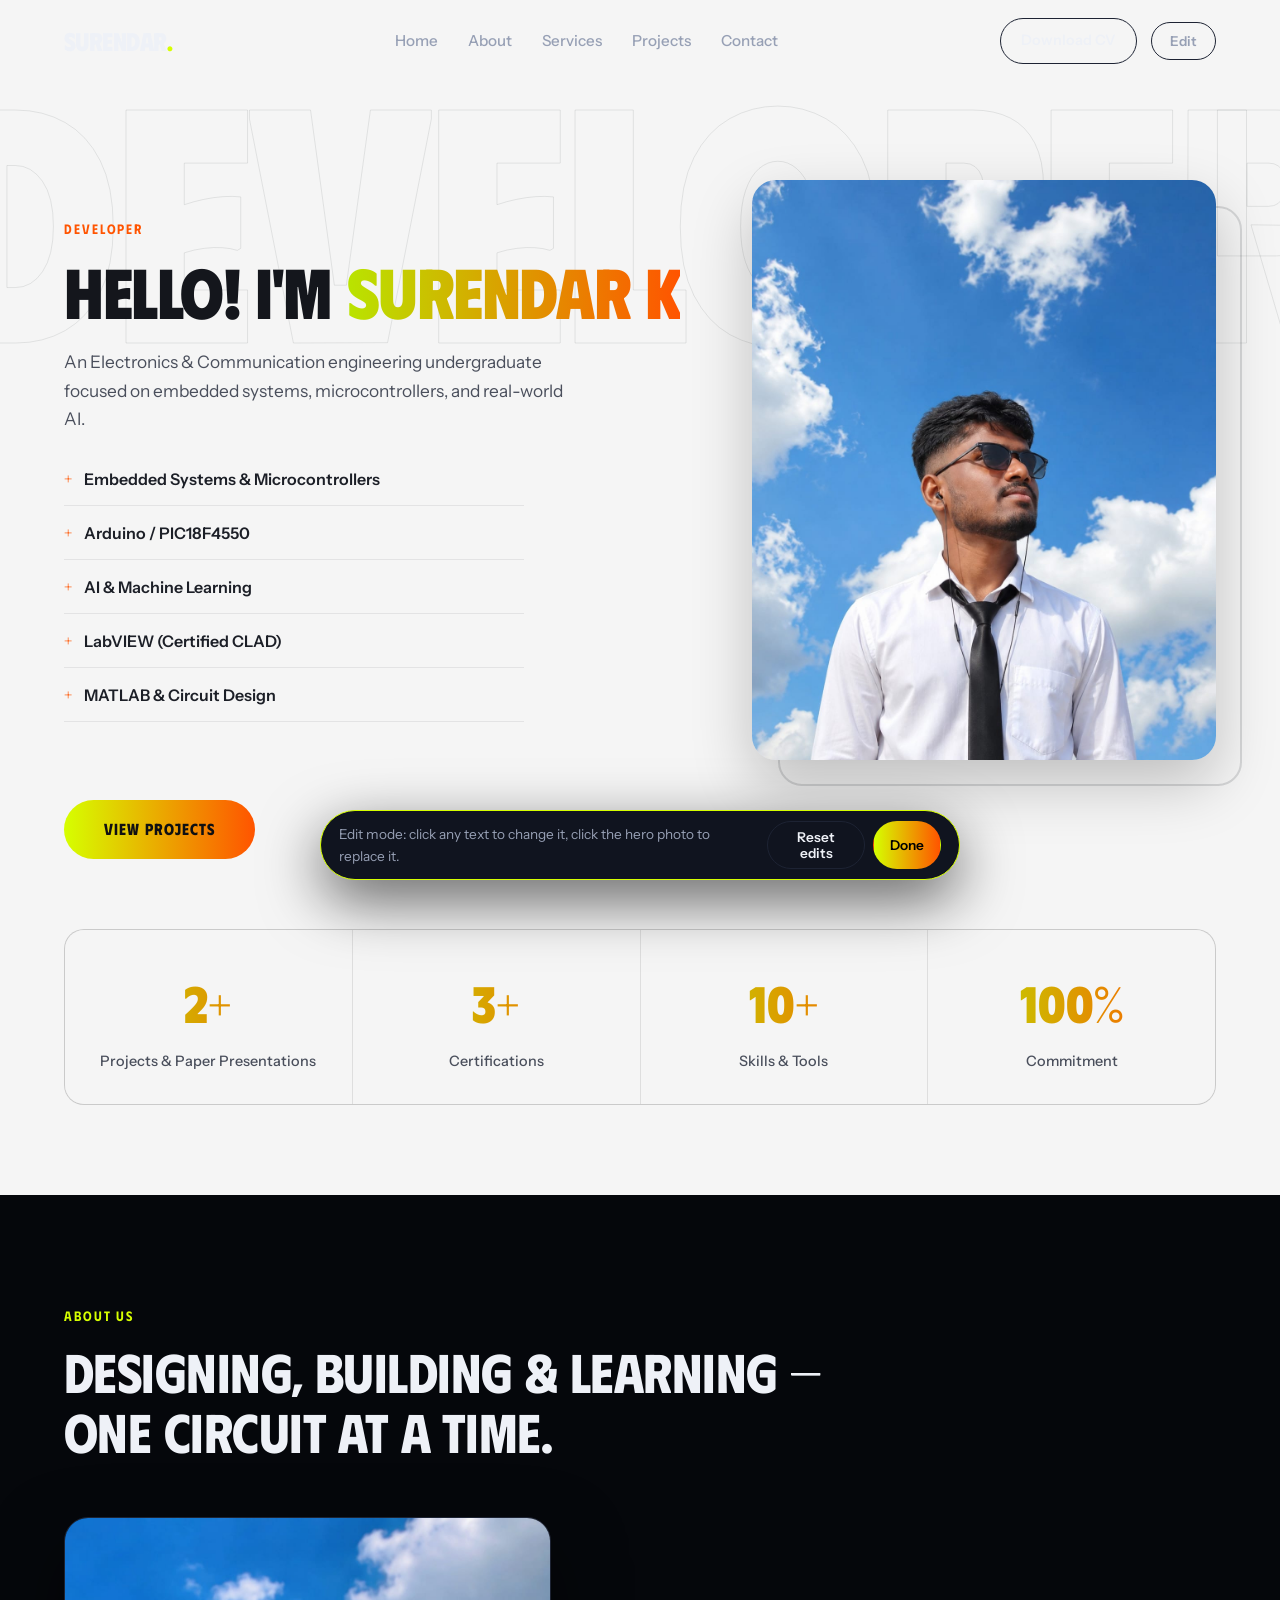
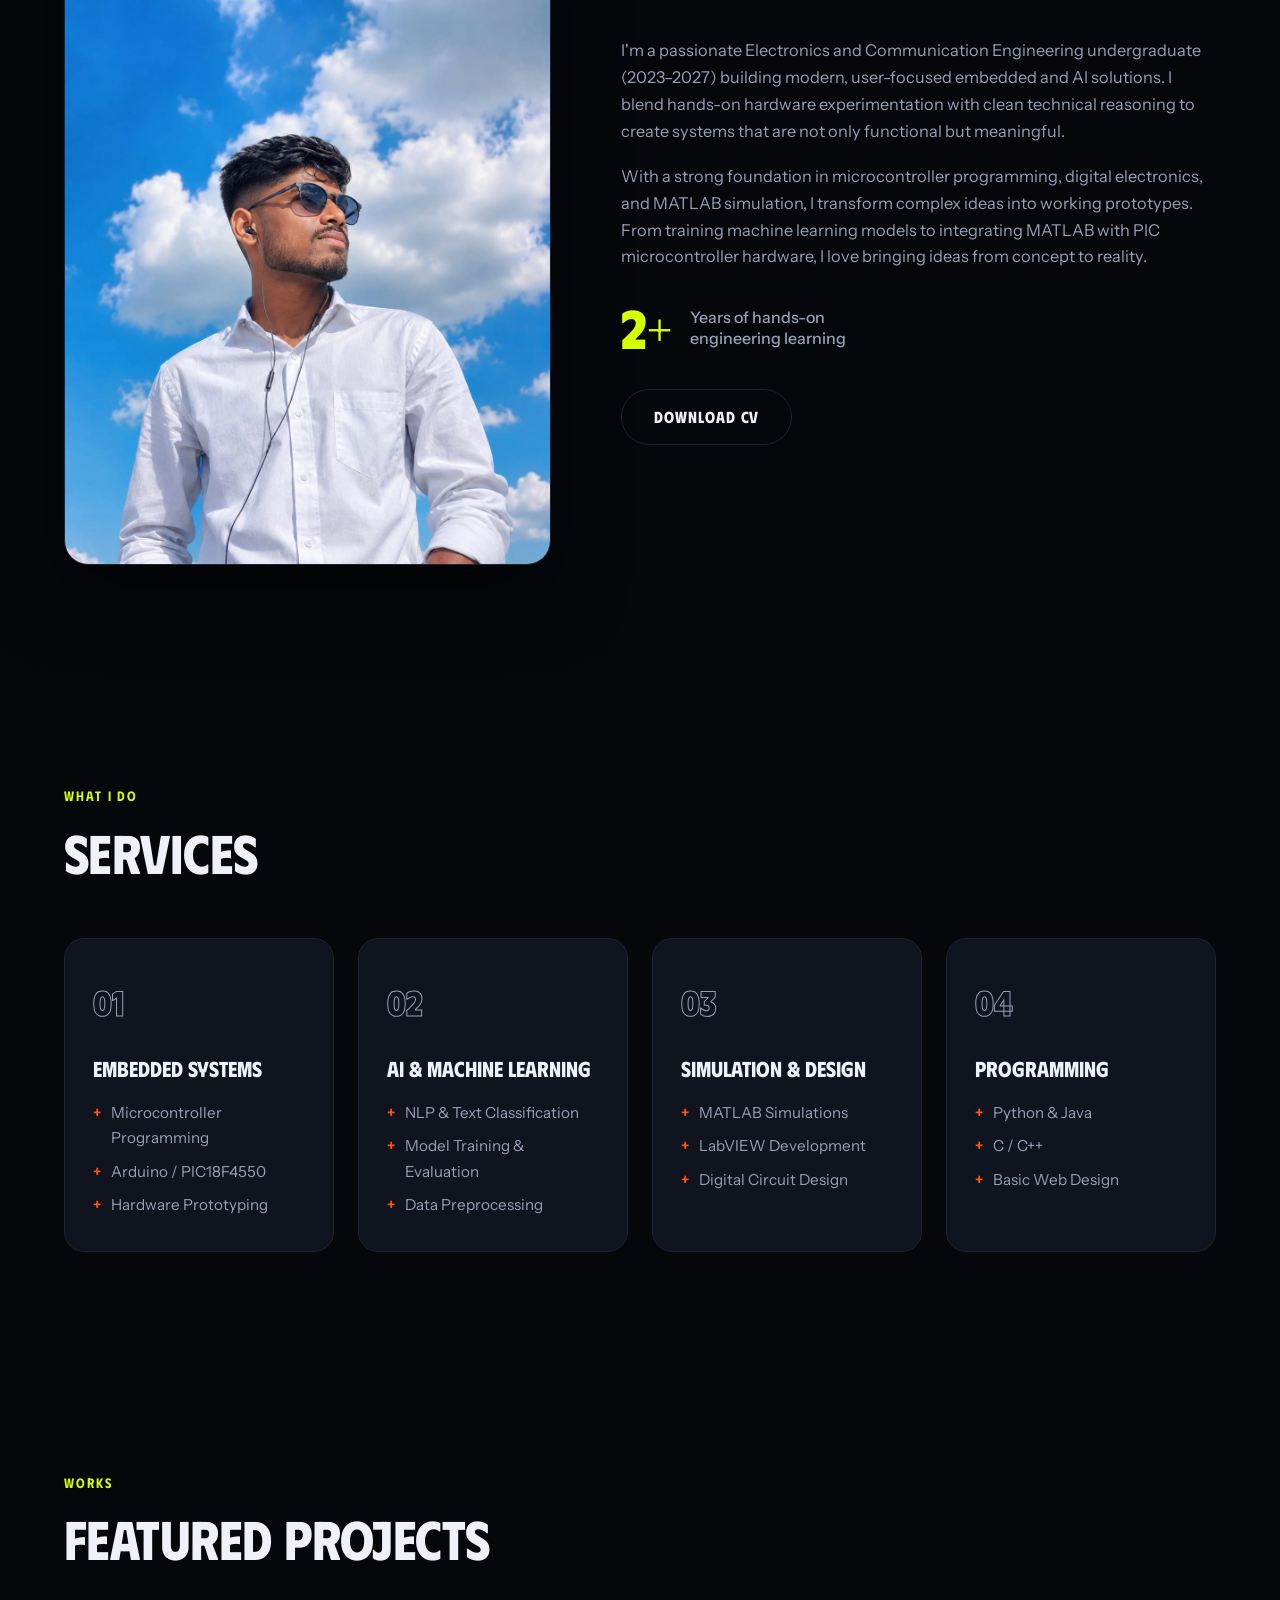
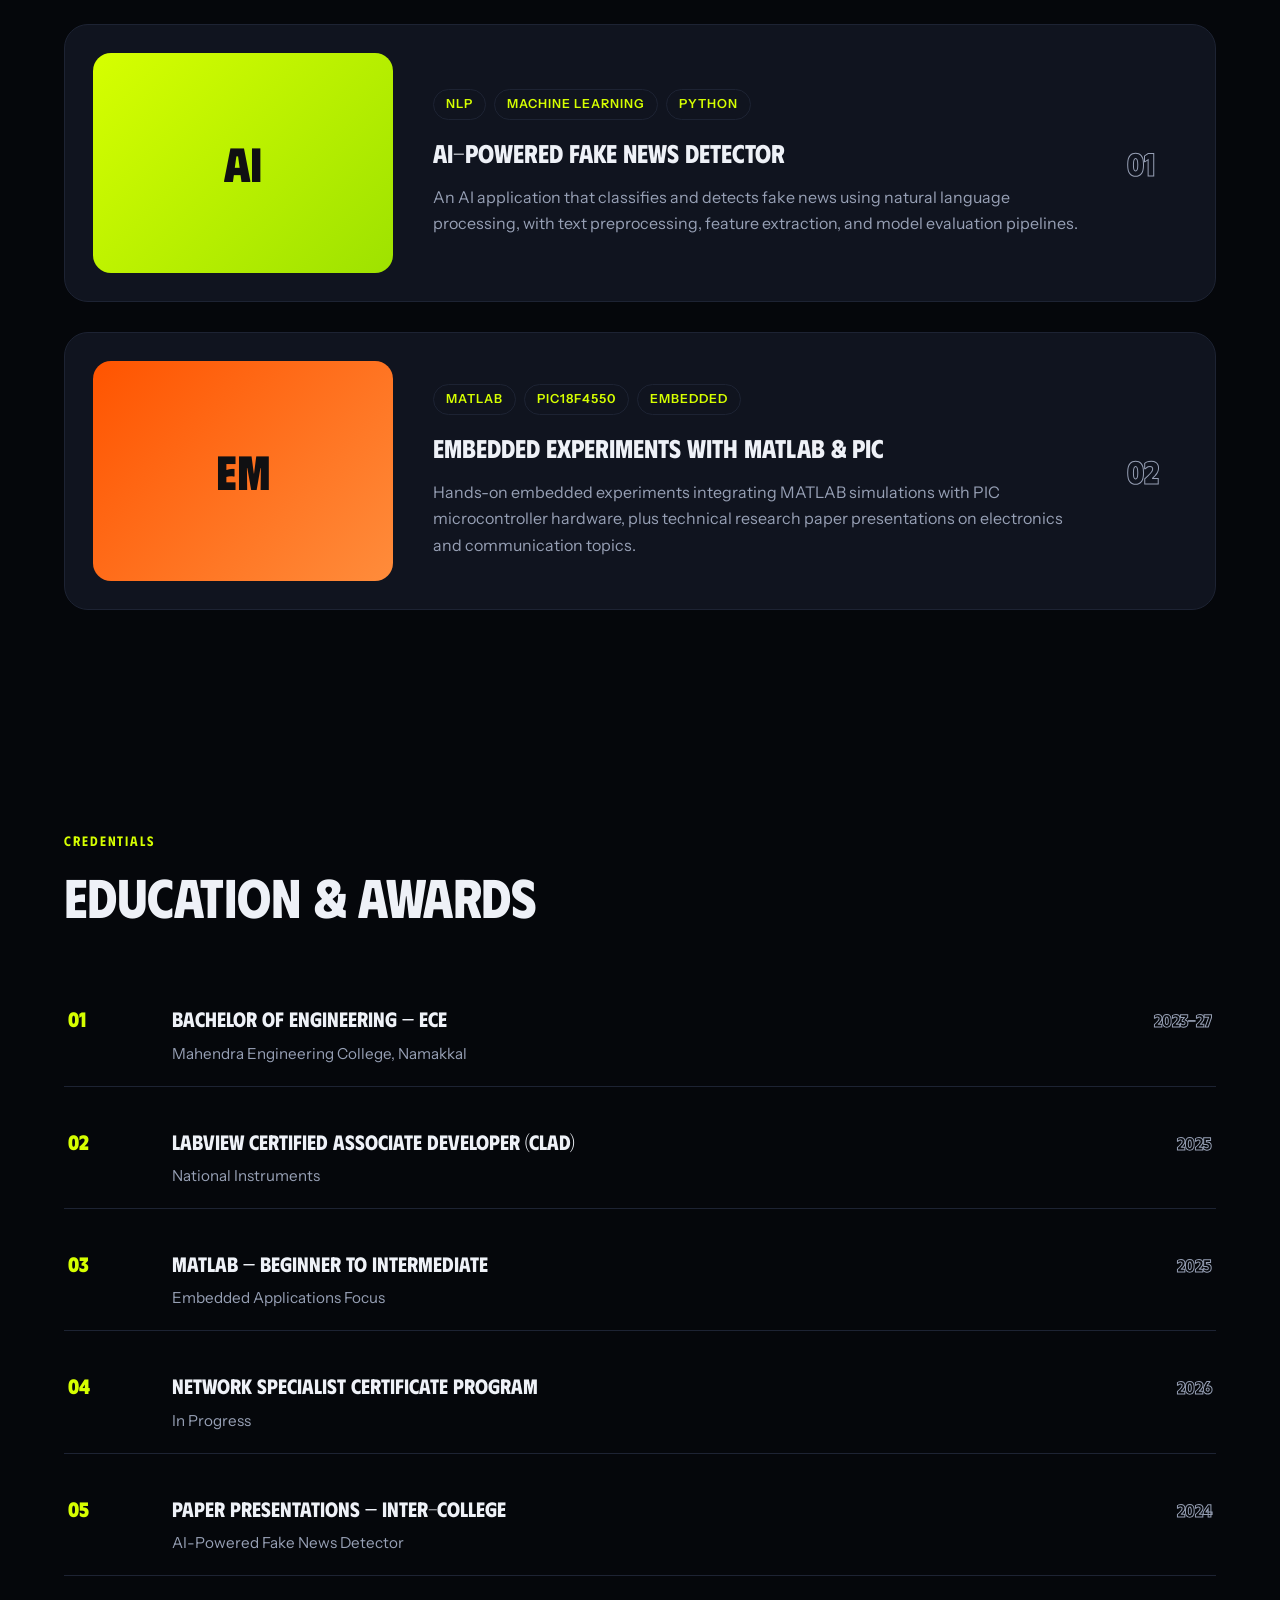
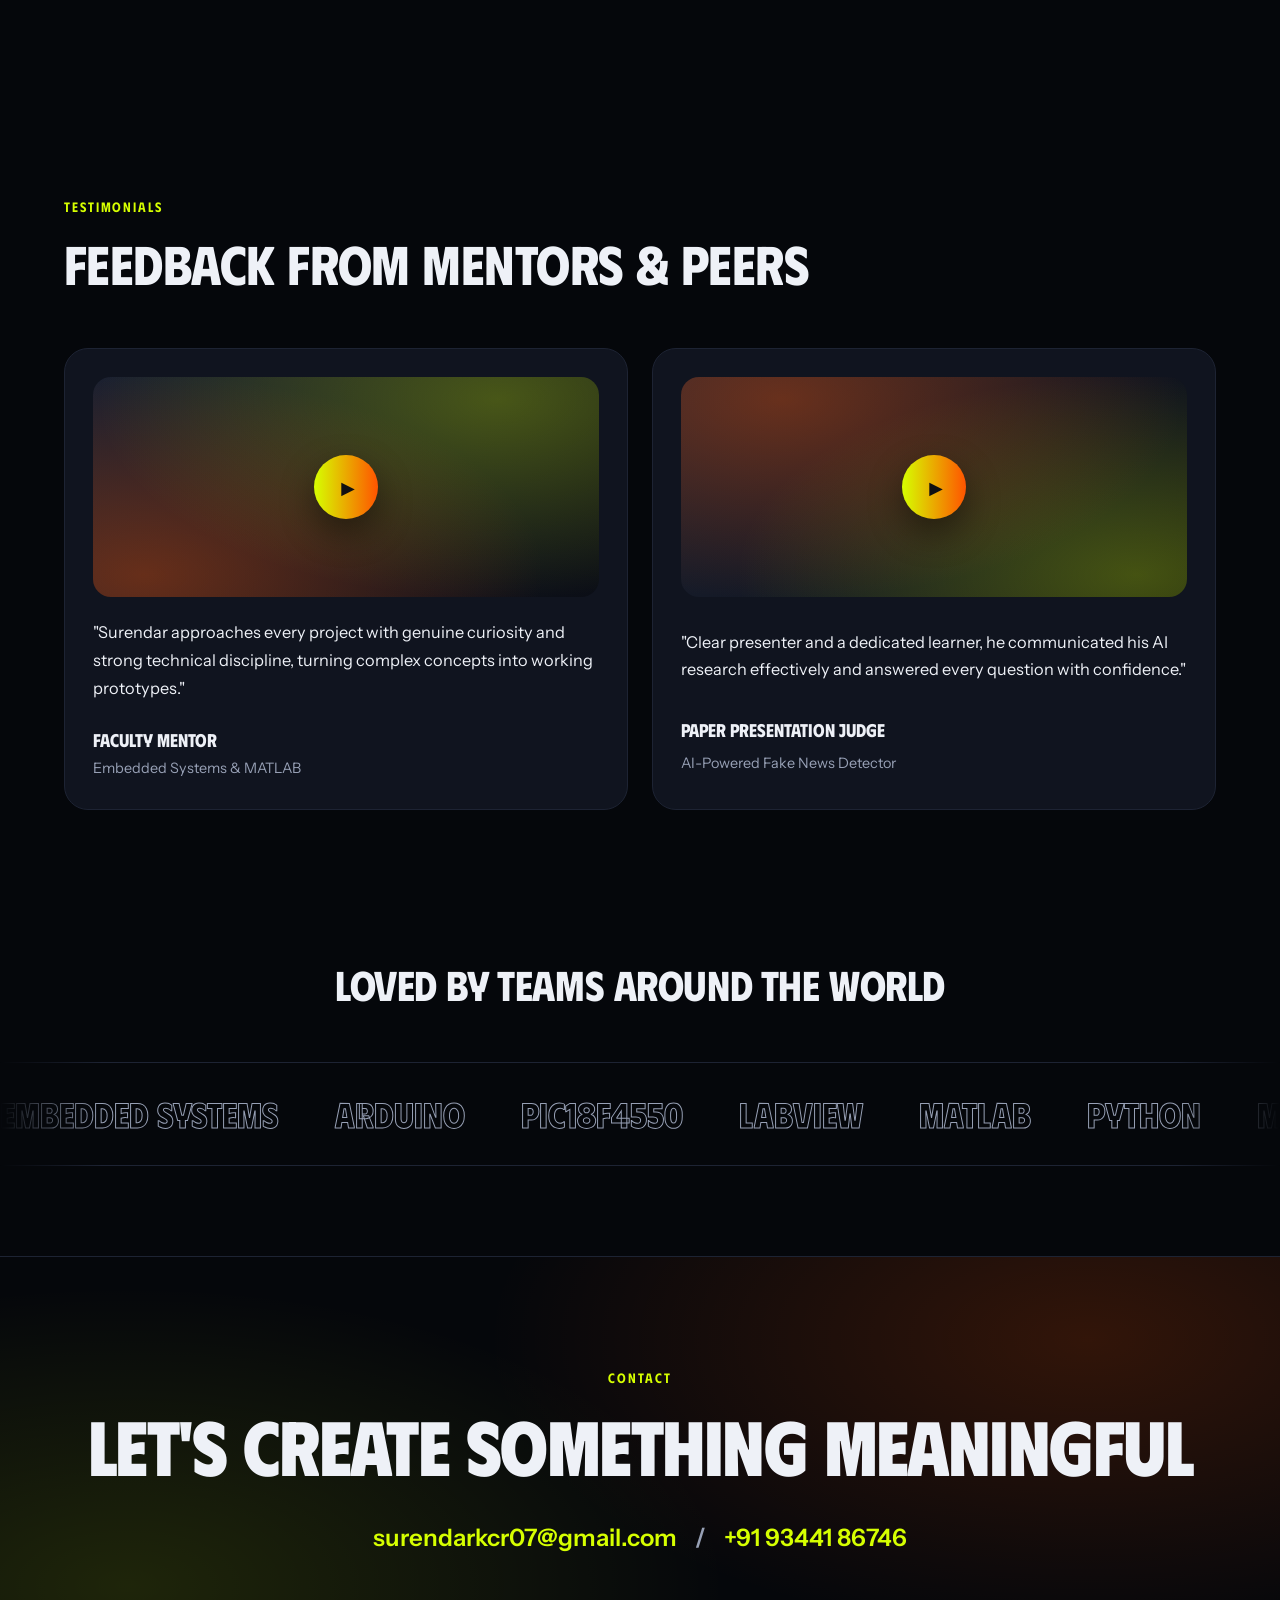
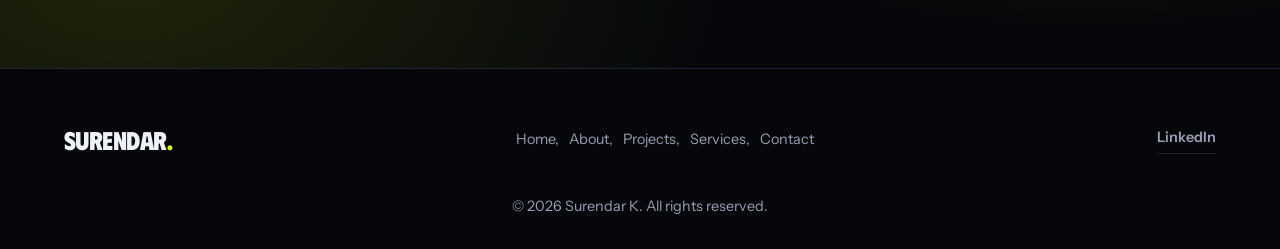
==== commit 86934839: "Add testimonials and skills marquee to match reference design" ====
--- a/index.html
+++ b/index.html
@@ -61,7 +61,7 @@
           </div>
           <div class="hero-right">
             <div class="hero-photo-wrap" id="hero-photo-wrap">
-              <img id="profile-photo" src="profile.jpg" alt="Surendar K" onerror="this.style.display='none';document.getElementById('profile-fallback').style.display='grid';" />
+              <img id="profile-photo" src="protfolio1.jpeg" alt="Surendar K" onerror="this.style.display='none';document.getElementById('profile-fallback').style.display='grid';" />
               <div id="profile-fallback" class="profile-fallback" style="display:none">SK</div>
               <input type="file" id="photo-input" accept="image/*" hidden />
             </div>
@@ -101,7 +101,7 @@
         <h2 class="section-title">Designing, building &amp; learning — one circuit at a time.</h2>
         <div class="about-grid">
           <div class="about-photo">
-            <img src="profile2.jpg" alt="Surendar K" />
+            <img src="protfolio2.jpeg" alt="Surendar K" />
           </div>
           <div class="about-content">
             <p>
@@ -222,8 +222,9 @@
             <span class="award-num">01</span>
             <div class="award-info">
               <h3>Bachelor of Engineering — ECE</h3>
-              <p>Mahendra Engineering College, Namakkal | 2023 – 2027</p>
-            </div>
+              <p>Mahendra Engineering College, Namakkal</p>
+            </div>
+            <span class="award-year">2023–27</span>
           </div>
           <div class="award-row">
             <span class="award-num">02</span>
@@ -231,6 +232,7 @@
               <h3>LabVIEW Certified Associate Developer (CLAD)</h3>
               <p>National Instruments</p>
             </div>
+            <span class="award-year">2025</span>
           </div>
           <div class="award-row">
             <span class="award-num">03</span>
@@ -238,6 +240,7 @@
               <h3>MATLAB — Beginner to Intermediate</h3>
               <p>Embedded Applications Focus</p>
             </div>
+            <span class="award-year">2025</span>
           </div>
           <div class="award-row">
             <span class="award-num">04</span>
@@ -245,6 +248,7 @@
               <h3>Network Specialist Certificate Program</h3>
               <p>In Progress</p>
             </div>
+            <span class="award-year">2026</span>
           </div>
           <div class="award-row">
             <span class="award-num">05</span>
@@ -252,7 +256,63 @@
               <h3>Paper Presentations — Inter-College</h3>
               <p>AI-Powered Fake News Detector</p>
             </div>
-          </div>
+            <span class="award-year">2024</span>
+          </div>
+        </div>
+      </div>
+    </section>
+
+    <!-- Testimonials -->
+    <section id="testimonials" class="section dark">
+      <div class="container">
+        <p class="kicker">testimonials</p>
+        <h2 class="section-title">Feedback from mentors &amp; peers</h2>
+        <div class="testimonials-grid">
+          <article class="testimonial-card">
+            <div class="testimonial-thumb">
+              <span class="play-icon" aria-hidden="true">&#9654;</span>
+            </div>
+            <p class="testimonial-quote">
+              "Surendar approaches every project with genuine curiosity and strong
+              technical discipline, turning complex concepts into working prototypes."
+            </p>
+            <div class="testimonial-meta">
+              <span class="testimonial-name">Faculty Mentor</span>
+              <span class="testimonial-role">Embedded Systems &amp; MATLAB</span>
+            </div>
+          </article>
+          <article class="testimonial-card">
+            <div class="testimonial-thumb thumb-alt">
+              <span class="play-icon" aria-hidden="true">&#9654;</span>
+            </div>
+            <p class="testimonial-quote">
+              "Clear presenter and a dedicated learner, he communicated his AI research
+              effectively and answered every question with confidence."
+            </p>
+            <div class="testimonial-meta">
+              <span class="testimonial-name">Paper Presentation Judge</span>
+              <span class="testimonial-role">AI-Powered Fake News Detector</span>
+            </div>
+          </article>
+        </div>
+      </div>
+    </section>
+
+    <!-- Marquee -->
+    <section class="marquee-section" aria-label="Skills and tools">
+      <p class="marquee-title">Loved by Teams Around the World</p>
+      <div class="marquee">
+        <div class="marquee-track">
+          <span>Embedded Systems</span><span>Arduino</span><span>PIC18F4550</span>
+          <span>LabVIEW</span><span>MATLAB</span><span>Python</span>
+          <span>Machine Learning</span><span>NLP</span><span>Circuit Design</span>
+          <span>Java</span><span>C / C++</span><span>Digital Electronics</span>
+        </div>
+        <div class="marquee-track" aria-hidden="true">
+          <span>Embedded Systems</span><span>Arduino</span><span>PIC18F4550</span>
+          <span>LabVIEW</span><span>MATLAB</span><span>Python</span>
+          <span>Machine Learning</span><span>NLP</span><span>Circuit Design</span>
+          <span>Java</span><span>C / C++</span><span>Digital Electronics</span>
         </div>
       </div>
     </section>
--- a/styles.css
+++ b/styles.css
@@ -646,7 +646,7 @@
 
 .award-row {
   display: grid;
-  grid-template-columns: 80px 1fr;
+  grid-template-columns: 80px 1fr auto;
   gap: 24px;
   align-items: baseline;
   border-bottom: 1px solid var(--border);
@@ -669,6 +669,158 @@
 .award-info p {
   color: var(--muted);
   font-size: 0.95rem;
+}
+
+.award-year {
+  font-family: var(--heading-font);
+  font-size: 1.1rem;
+  font-weight: 700;
+  color: transparent;
+  -webkit-text-stroke: 1px var(--muted);
+  white-space: nowrap;
+}
+
+.award-row:hover .award-year {
+  -webkit-text-stroke-color: var(--lime);
+}
+
+/* Testimonials */
+.testimonials-grid {
+  display: grid;
+  grid-template-columns: repeat(auto-fit, minmax(340px, 1fr));
+  gap: 24px;
+}
+
+.testimonial-card {
+  background: var(--card);
+  border: 1px solid var(--border);
+  border-radius: 24px;
+  padding: 28px;
+  display: grid;
+  gap: 22px;
+  transition: border-color 0.25s, transform 0.25s;
+}
+
+.testimonial-card:hover {
+  border-color: var(--lime);
+  transform: translateY(-6px);
+}
+
+.testimonial-thumb {
+  height: 220px;
+  border-radius: 18px;
+  display: grid;
+  place-items: center;
+  background:
+    radial-gradient(400px 200px at 80% 10%, rgba(214, 255, 0, 0.28), transparent),
+    radial-gradient(400px 200px at 10% 90%, rgba(255, 84, 0, 0.35), transparent),
+    linear-gradient(135deg, #1a2030, #0b0e16);
+  position: relative;
+}
+
+.testimonial-thumb.thumb-alt {
+  background:
+    radial-gradient(400px 200px at 20% 10%, rgba(255, 84, 0, 0.35), transparent),
+    radial-gradient(400px 200px at 90% 90%, rgba(214, 255, 0, 0.28), transparent),
+    linear-gradient(135deg, #1a2030, #0b0e16);
+}
+
+.play-icon {
+  width: 64px;
+  height: 64px;
+  border-radius: 50%;
+  background: linear-gradient(90deg, var(--lime), var(--orange));
+  color: #101012;
+  display: grid;
+  place-items: center;
+  font-size: 1.1rem;
+  padding-left: 4px;
+  box-shadow: 0 14px 34px rgba(0, 0, 0, 0.45);
+  cursor: pointer;
+  transition: transform 0.25s;
+}
+
+.testimonial-card:hover .play-icon {
+  transform: scale(1.1);
+}
+
+.testimonial-quote {
+  color: var(--text);
+  font-size: 1.02rem;
+  line-height: 1.7;
+}
+
+.testimonial-meta {
+  display: grid;
+  gap: 2px;
+}
+
+.testimonial-name {
+  font-family: var(--heading-font);
+  font-size: 1.15rem;
+  font-weight: 700;
+}
+
+.testimonial-role {
+  color: var(--muted);
+  font-size: 0.9rem;
+}
+
+/* Marquee */
+.marquee-section {
+  padding: 30px 0 90px;
+  overflow: hidden;
+}
+
+.marquee-title {
+  font-family: var(--heading-font);
+  font-size: clamp(1.6rem, 4vw, 2.6rem);
+  font-weight: 700;
+  text-align: center;
+  margin-bottom: 44px;
+  letter-spacing: -0.01em;
+}
+
+.marquee {
+  display: flex;
+  overflow: hidden;
+  border-top: 1px solid var(--border);
+  border-bottom: 1px solid var(--border);
+  padding: 22px 0;
+  -webkit-mask-image: linear-gradient(90deg, transparent, #000 8%, #000 92%, transparent);
+  mask-image: linear-gradient(90deg, transparent, #000 8%, #000 92%, transparent);
+}
+
+.marquee-track {
+  display: flex;
+  gap: 56px;
+  align-items: center;
+  padding-right: 56px;
+  white-space: nowrap;
+  flex-shrink: 0;
+  animation: marquee-scroll 28s linear infinite;
+}
+
+.marquee-track span {
+  font-family: var(--heading-font);
+  font-size: clamp(1.4rem, 3vw, 2.2rem);
+  font-weight: 700;
+  color: transparent;
+  -webkit-text-stroke: 1px var(--muted);
+  transition: -webkit-text-stroke-color 0.3s;
+}
+
+.marquee-track span:hover {
+  -webkit-text-stroke-color: var(--lime);
+}
+
+@keyframes marquee-scroll {
+  from {
+    transform: translateX(0);
+  }
+  to {
+    transform: translateX(-100%);
+  }
 }
 
 /* CTA */
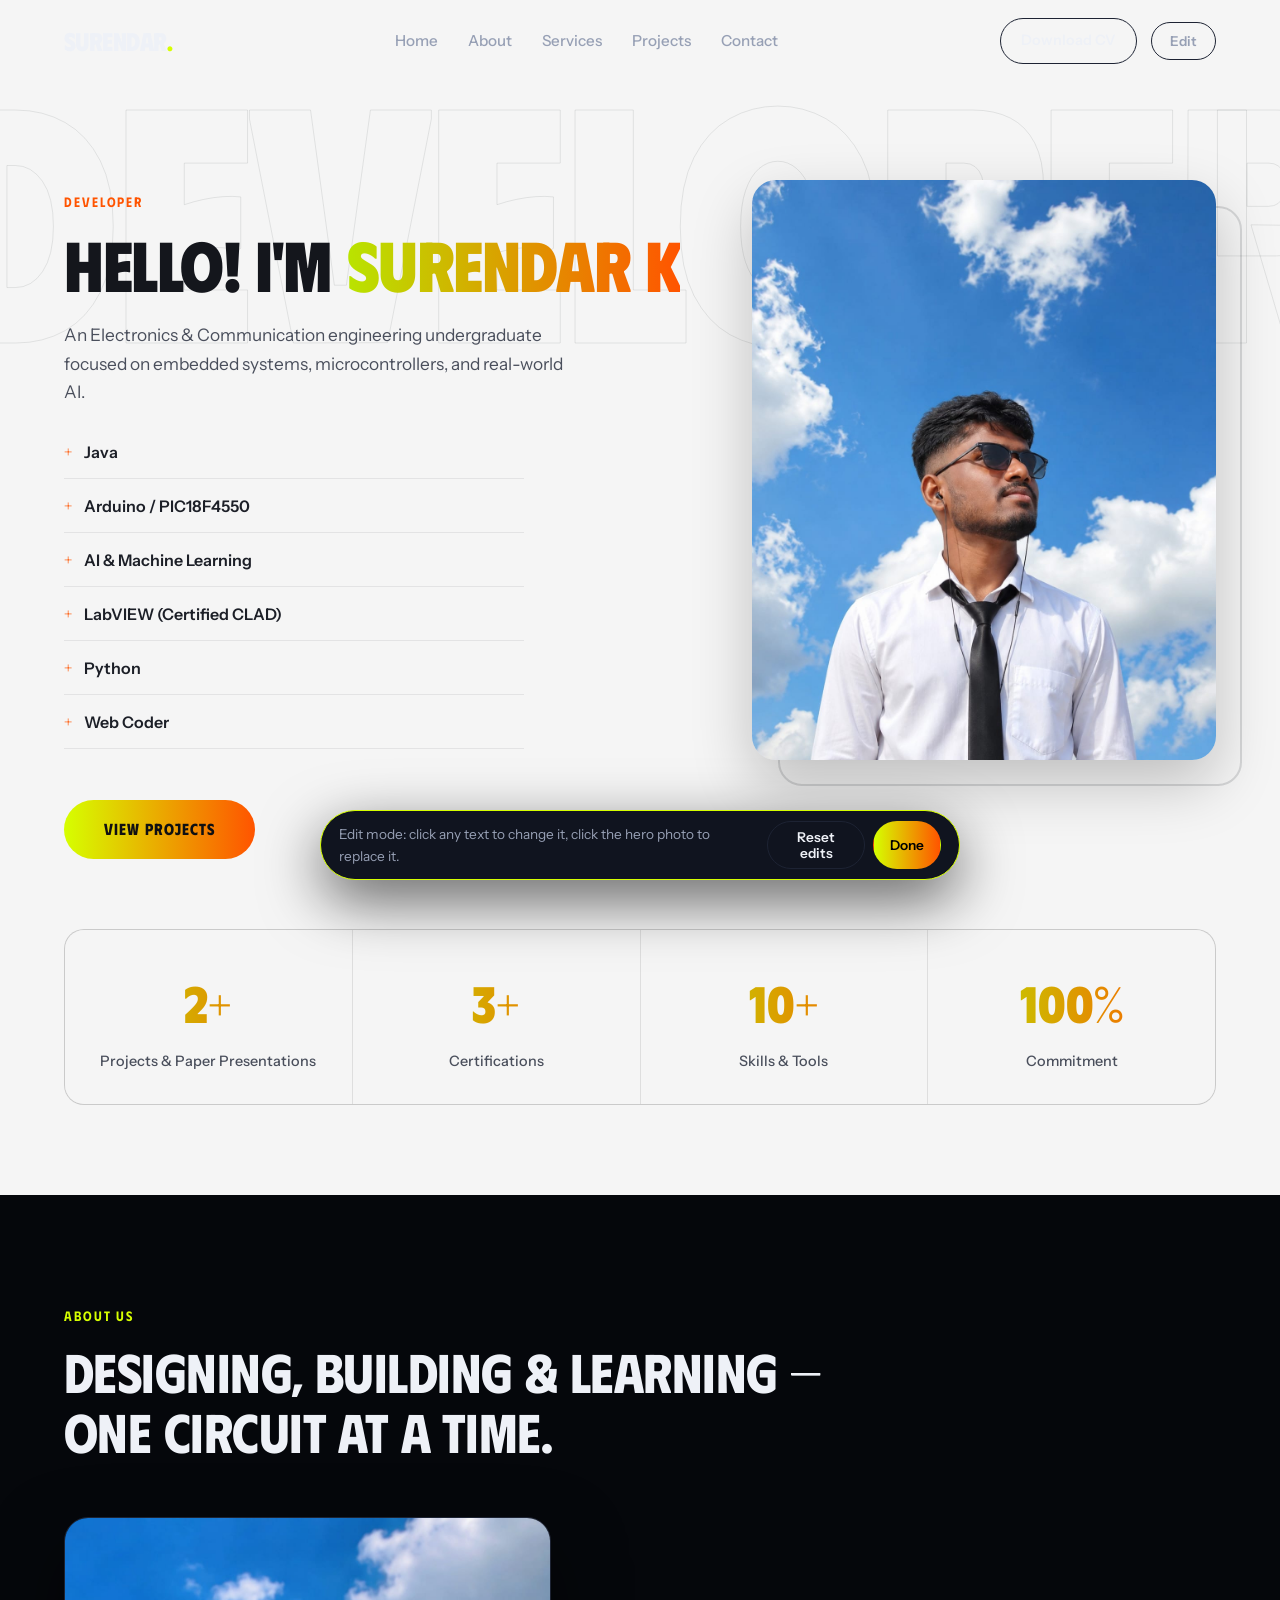
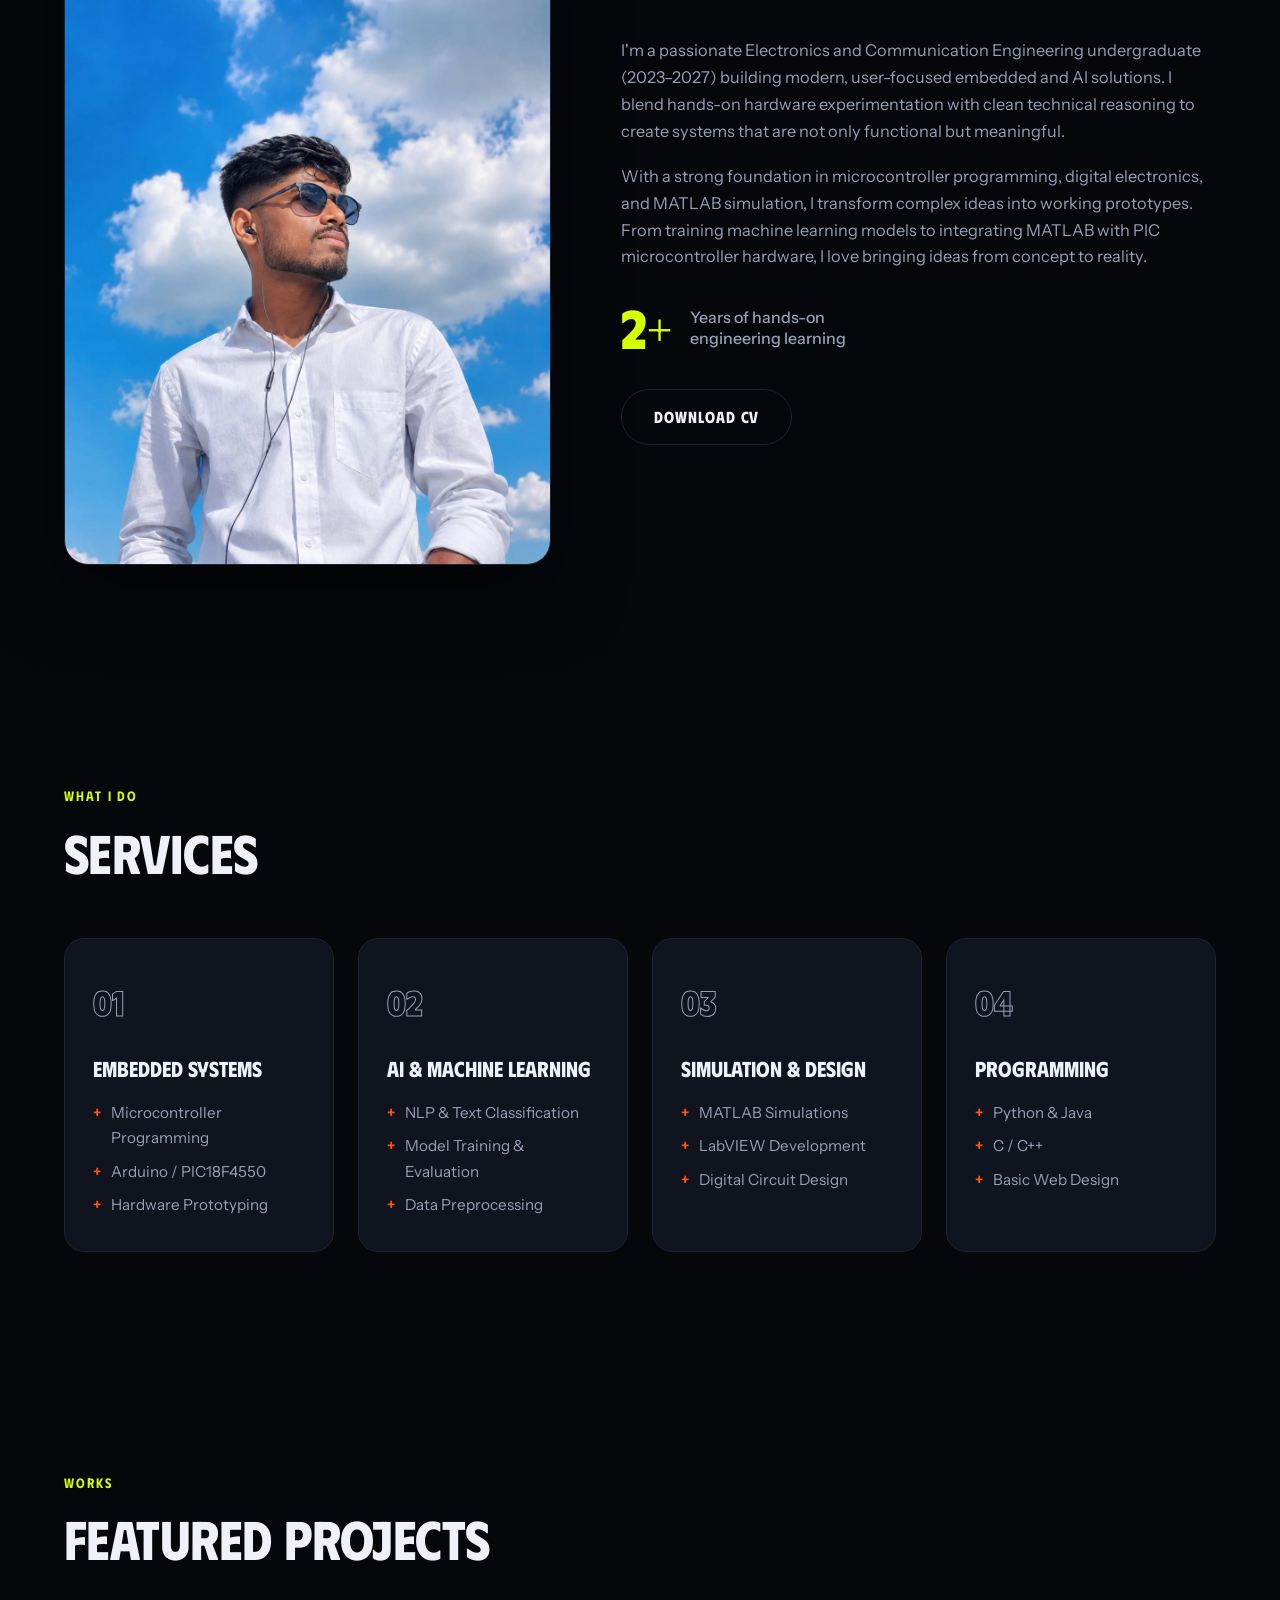
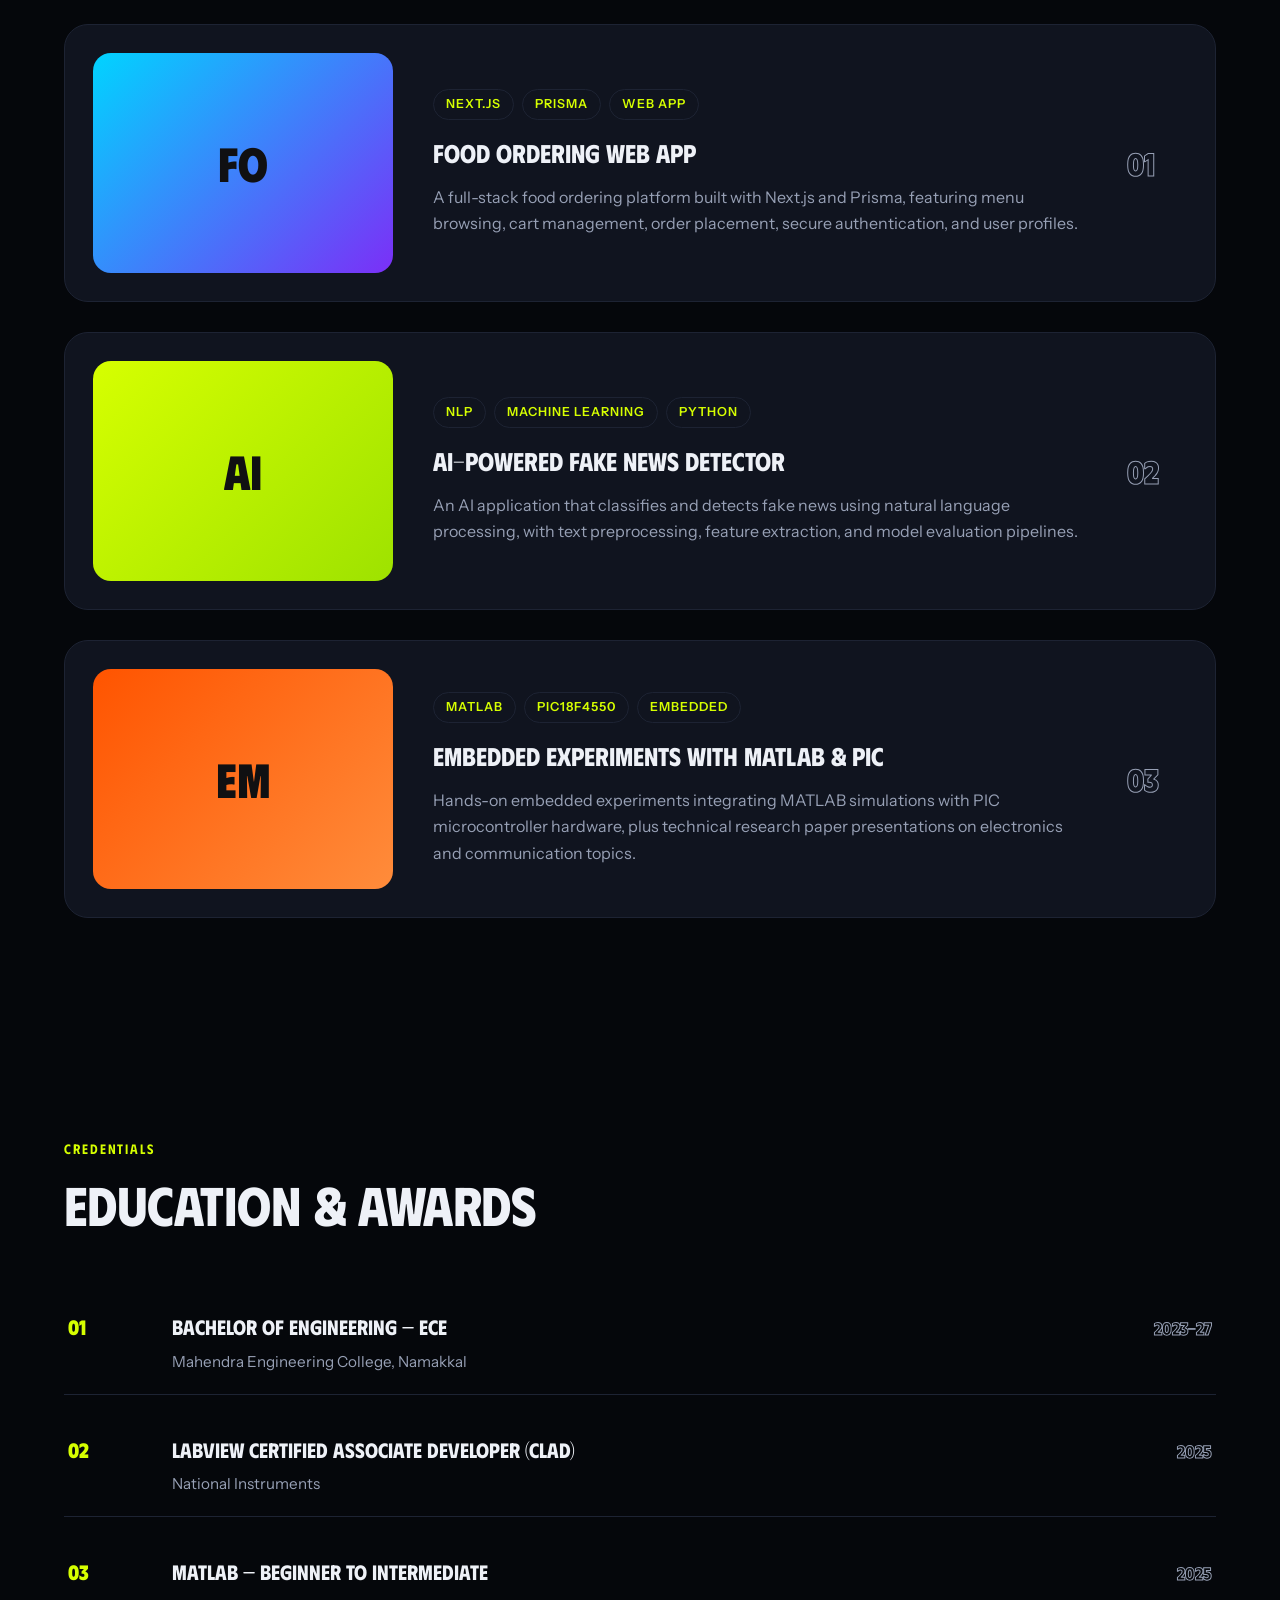
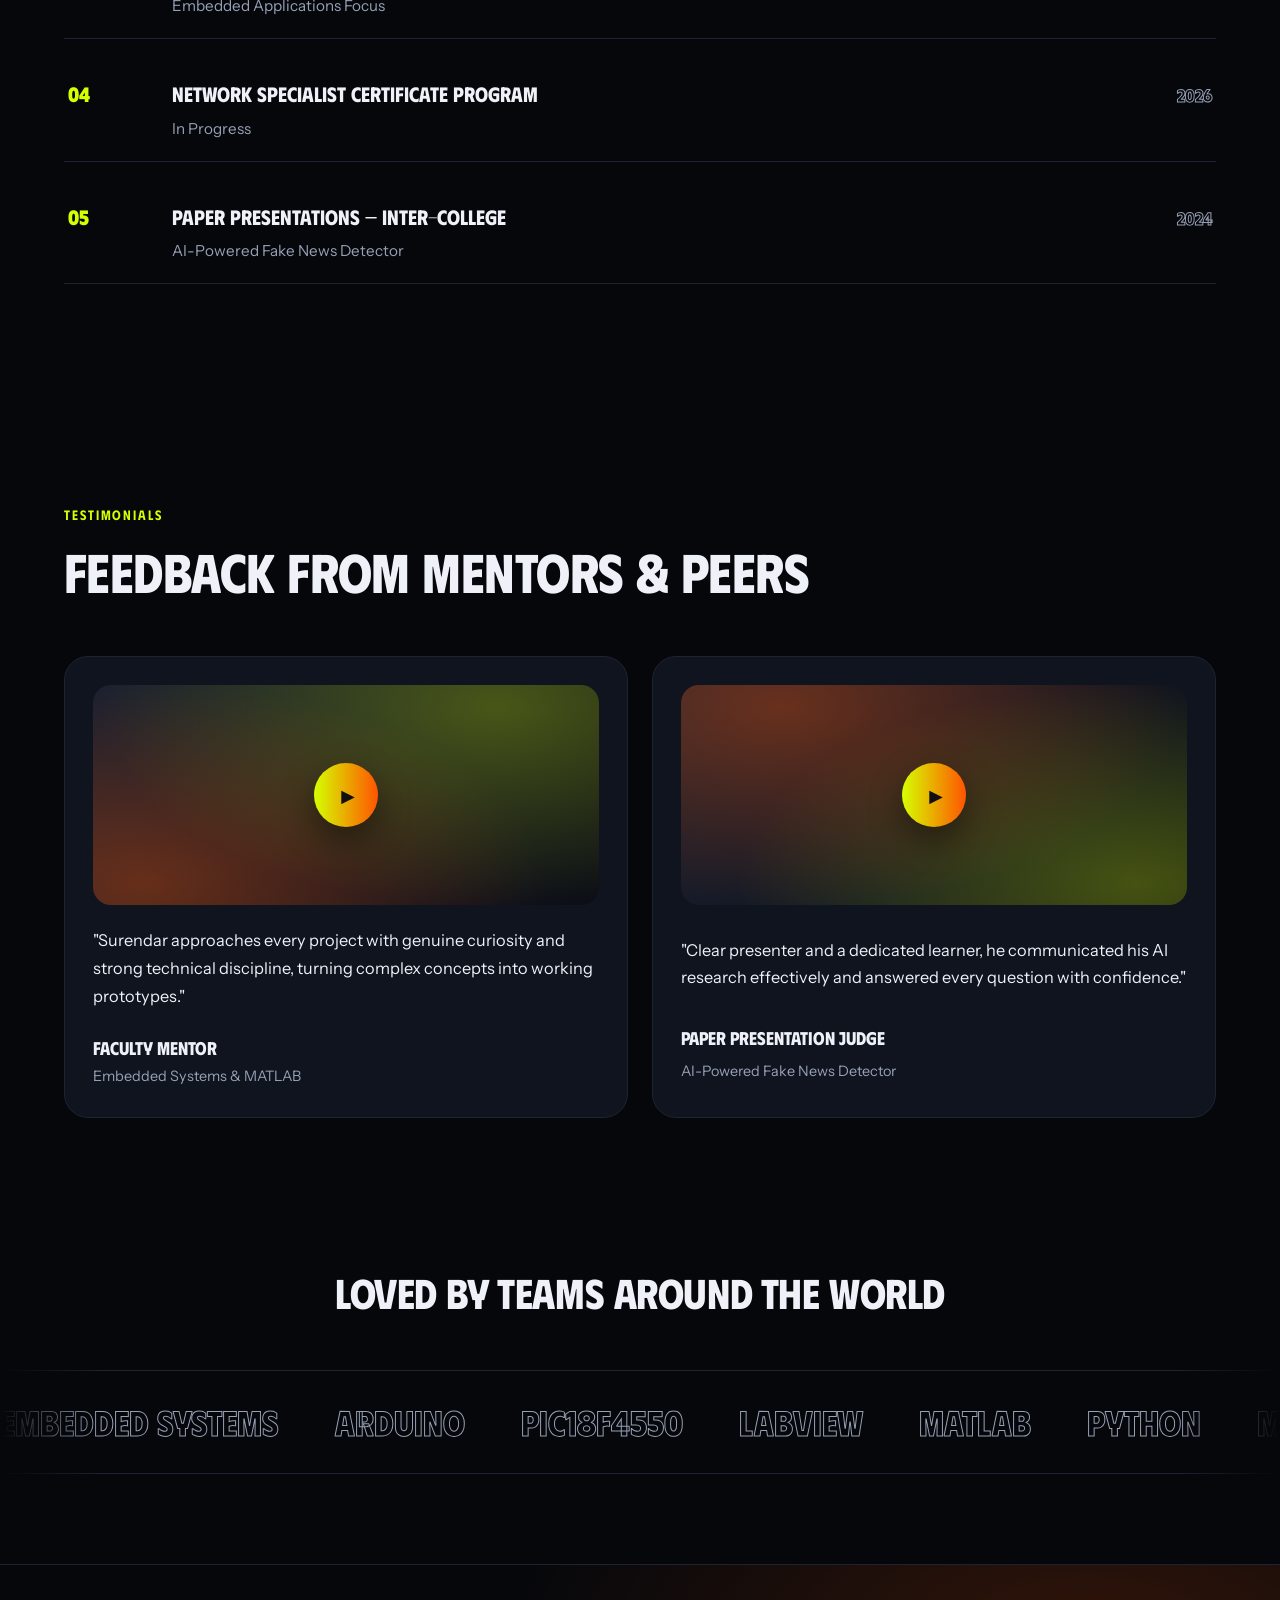
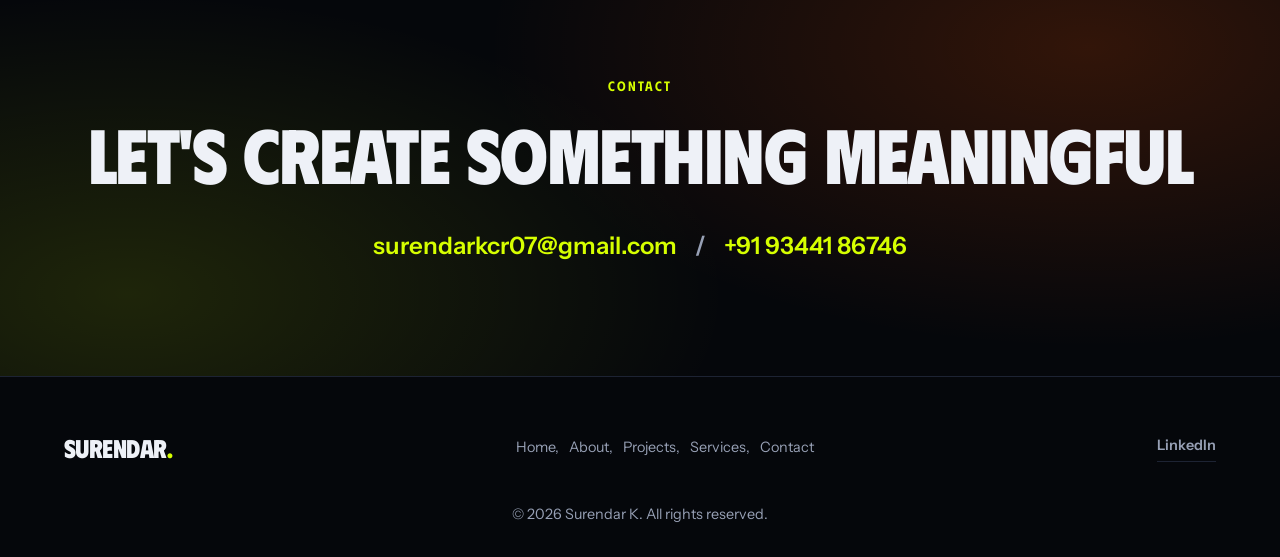
==== commit 00e20ecc: "Add food ordering project, update hero skills to Java/Python/Web Coder" ====
--- a/index.html
+++ b/index.html
@@ -52,11 +52,12 @@
               embedded systems, microcontrollers, and real-world AI.
             </p>
             <ul class="hero-list">
-              <li><span class="plus">+</span> Embedded Systems &amp; Microcontrollers</li>
+              <li><span class="plus">+</span> Java</li>
               <li><span class="plus">+</span> Arduino / PIC18F4550</li>
               <li><span class="plus">+</span> AI &amp; Machine Learning</li>
               <li><span class="plus">+</span> LabVIEW (Certified CLAD)</li>
-              <li><span class="plus">+</span> MATLAB &amp; Circuit Design</li>
+              <li><span class="plus">+</span> Python</li>
+              <li><span class="plus">+</span> Web Coder</li>
             </ul>
           </div>
           <div class="hero-right">
@@ -179,6 +180,21 @@
         <h2 class="section-title">Featured Projects</h2>
         <div class="projects-list">
           <article class="project-row">
+            <div class="project-thumb thumb-web">
+              <span>FO</span>
+            </div>
+            <div class="project-info">
+              <div class="project-tags"><span>Next.js</span><span>Prisma</span><span>Web App</span></div>
+              <h3>Food Ordering Web App</h3>
+              <p>
+                A full-stack food ordering platform built with Next.js and Prisma,
+                featuring menu browsing, cart management, order placement, secure
+                authentication, and user profiles.
+              </p>
+            </div>
+            <span class="project-num">01</span>
+          </article>
+          <article class="project-row">
             <div class="project-thumb thumb-ai">
               <span>AI</span>
             </div>
@@ -191,7 +207,7 @@
                 model evaluation pipelines.
               </p>
             </div>
-            <span class="project-num">01</span>
+            <span class="project-num">02</span>
           </article>
           <article class="project-row">
             <div class="project-thumb thumb-embed">
@@ -206,7 +222,7 @@
                 electronics and communication topics.
               </p>
             </div>
-            <span class="project-num">02</span>
+            <span class="project-num">03</span>
           </article>
         </div>
       </div>
--- a/styles.css
+++ b/styles.css
@@ -596,6 +596,10 @@
 
 .thumb-ai {
   background: linear-gradient(135deg, var(--lime), #9ee200);
+}
+
+.thumb-web {
+  background: linear-gradient(135deg, #00d4ff, #7b2ff7);
 }
 
 .thumb-embed {
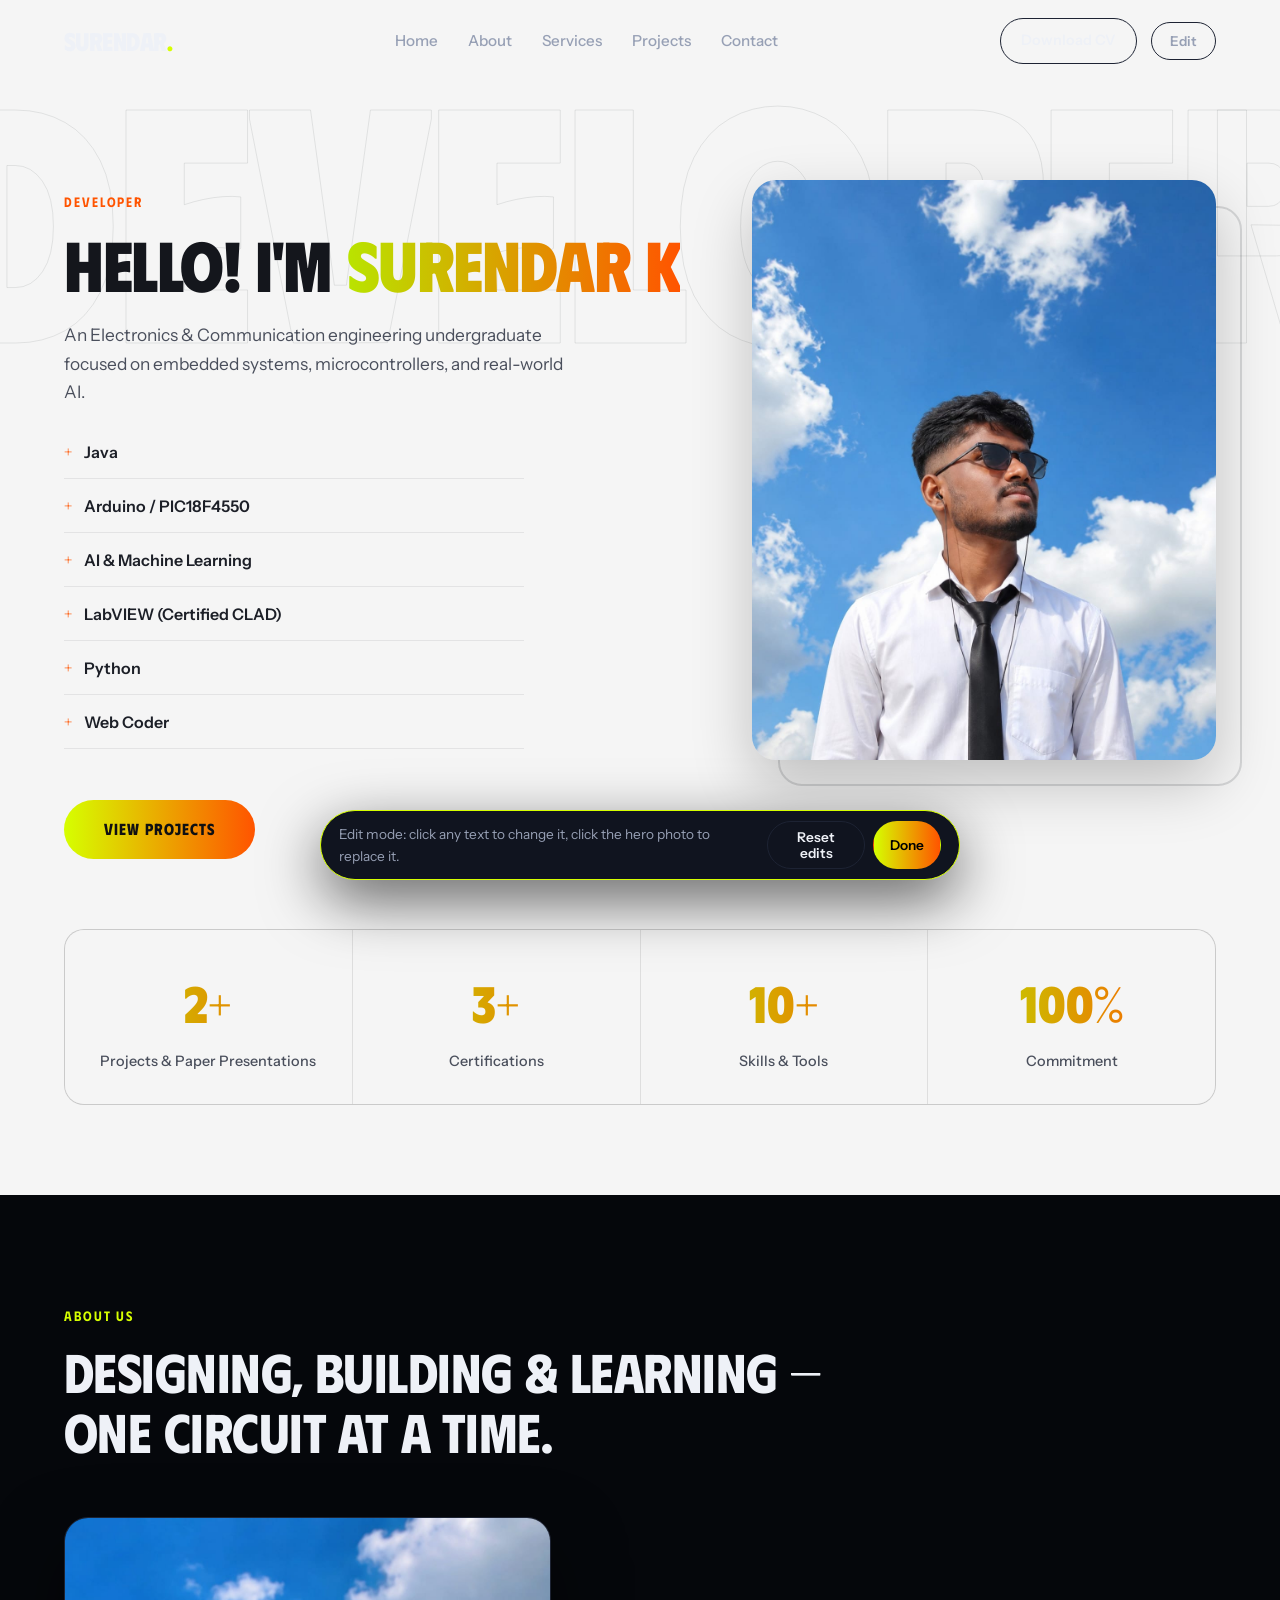
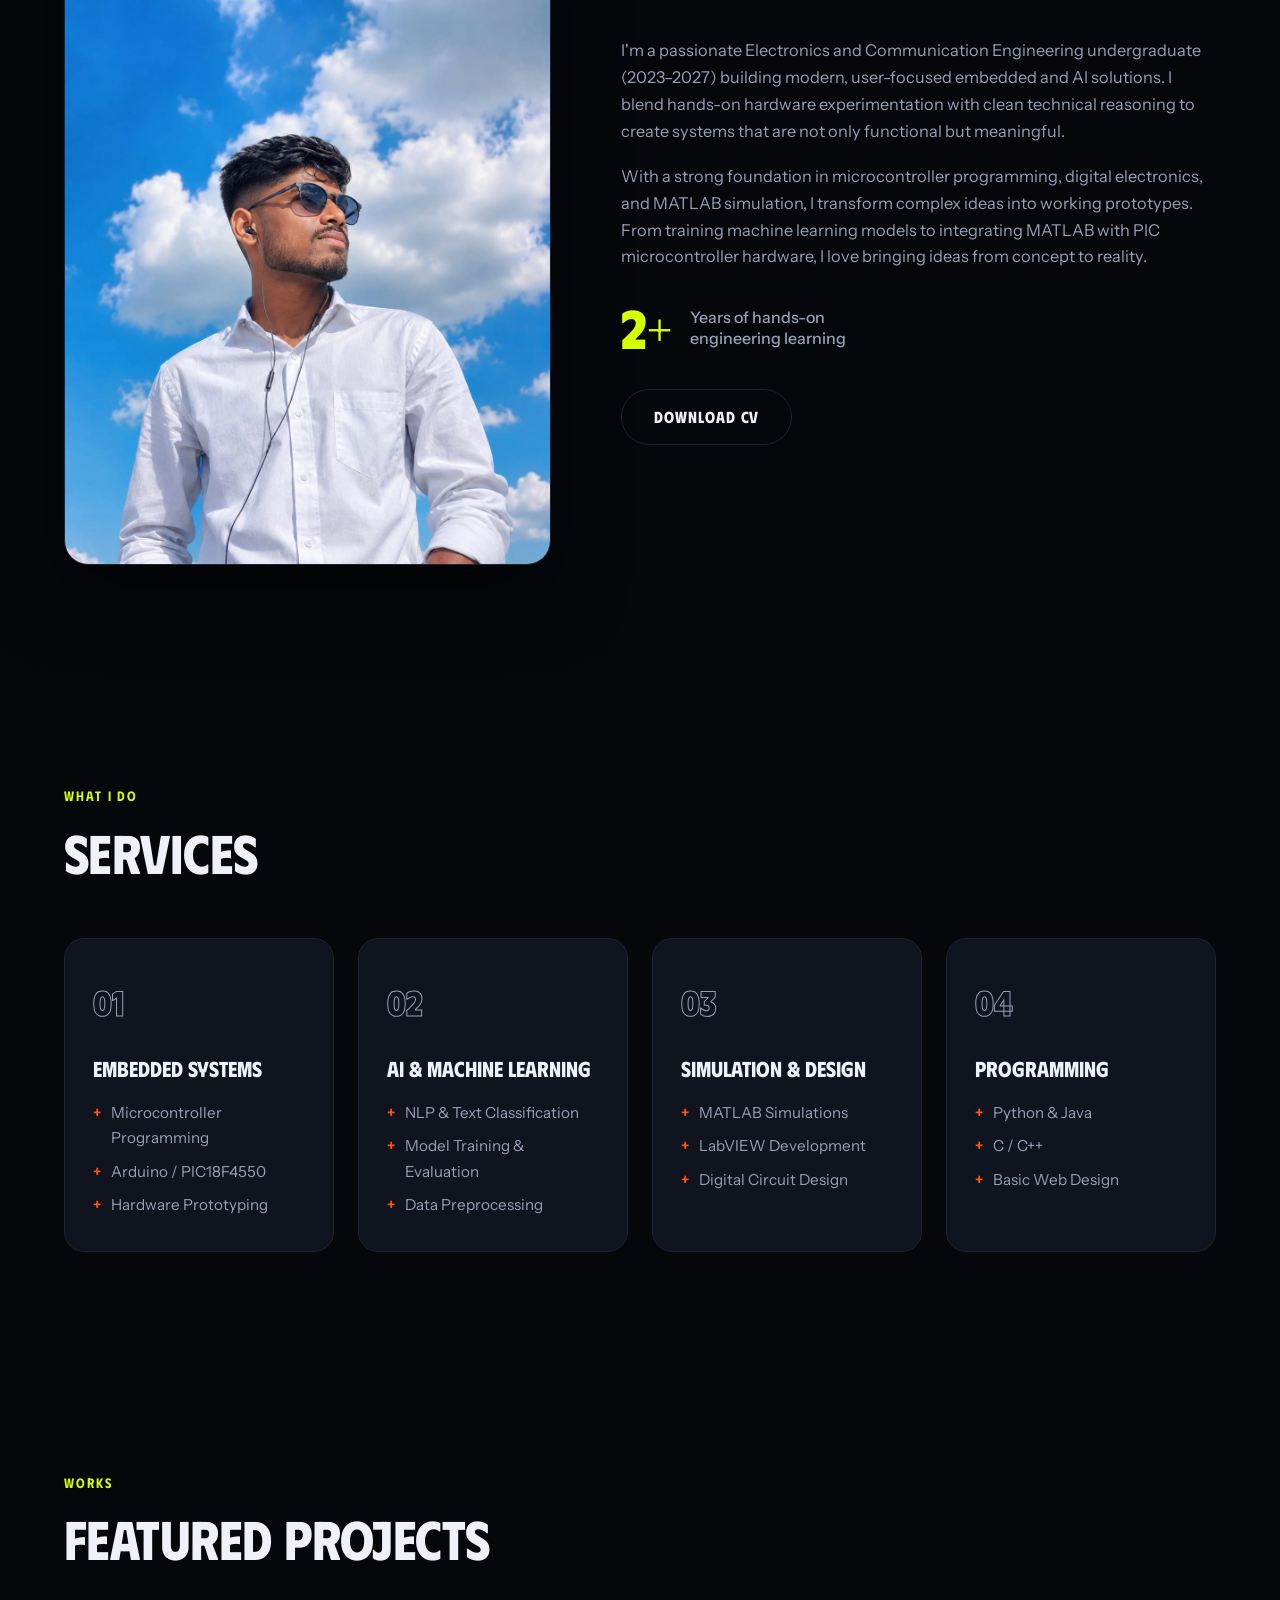
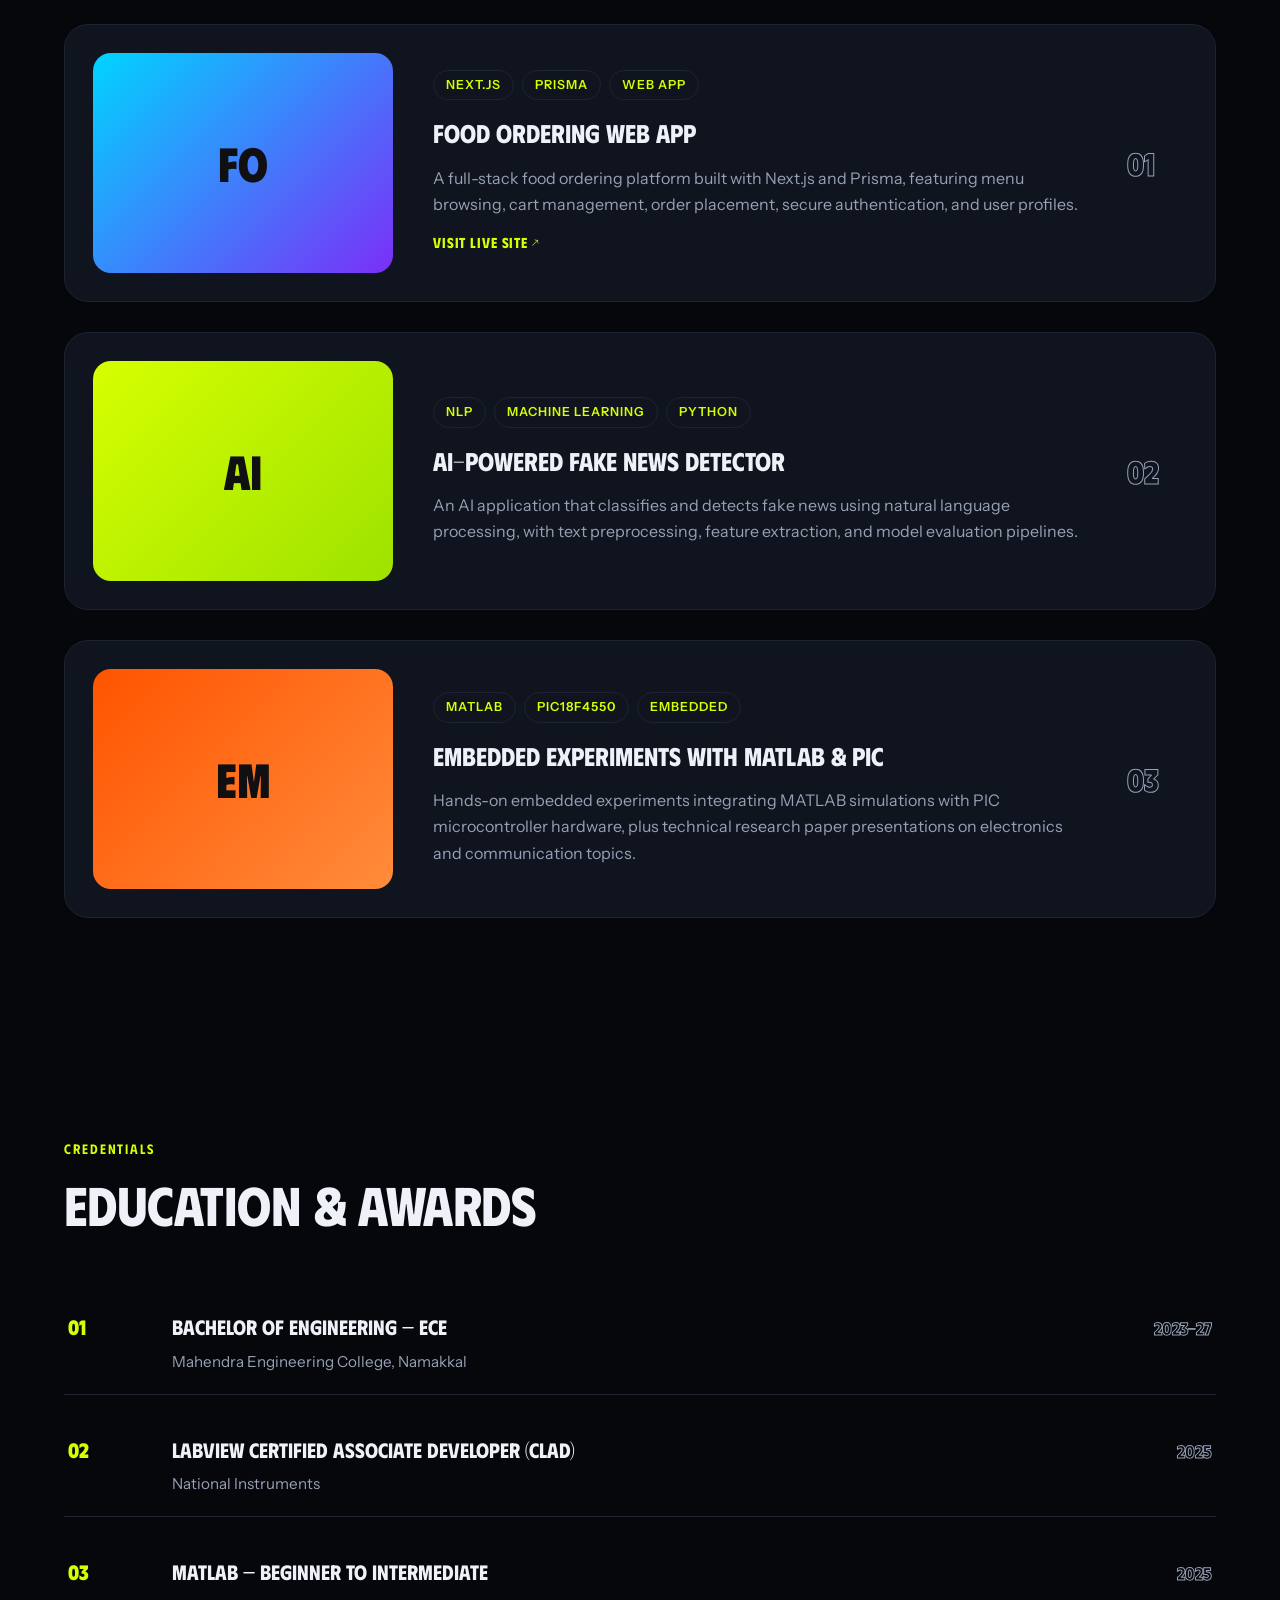
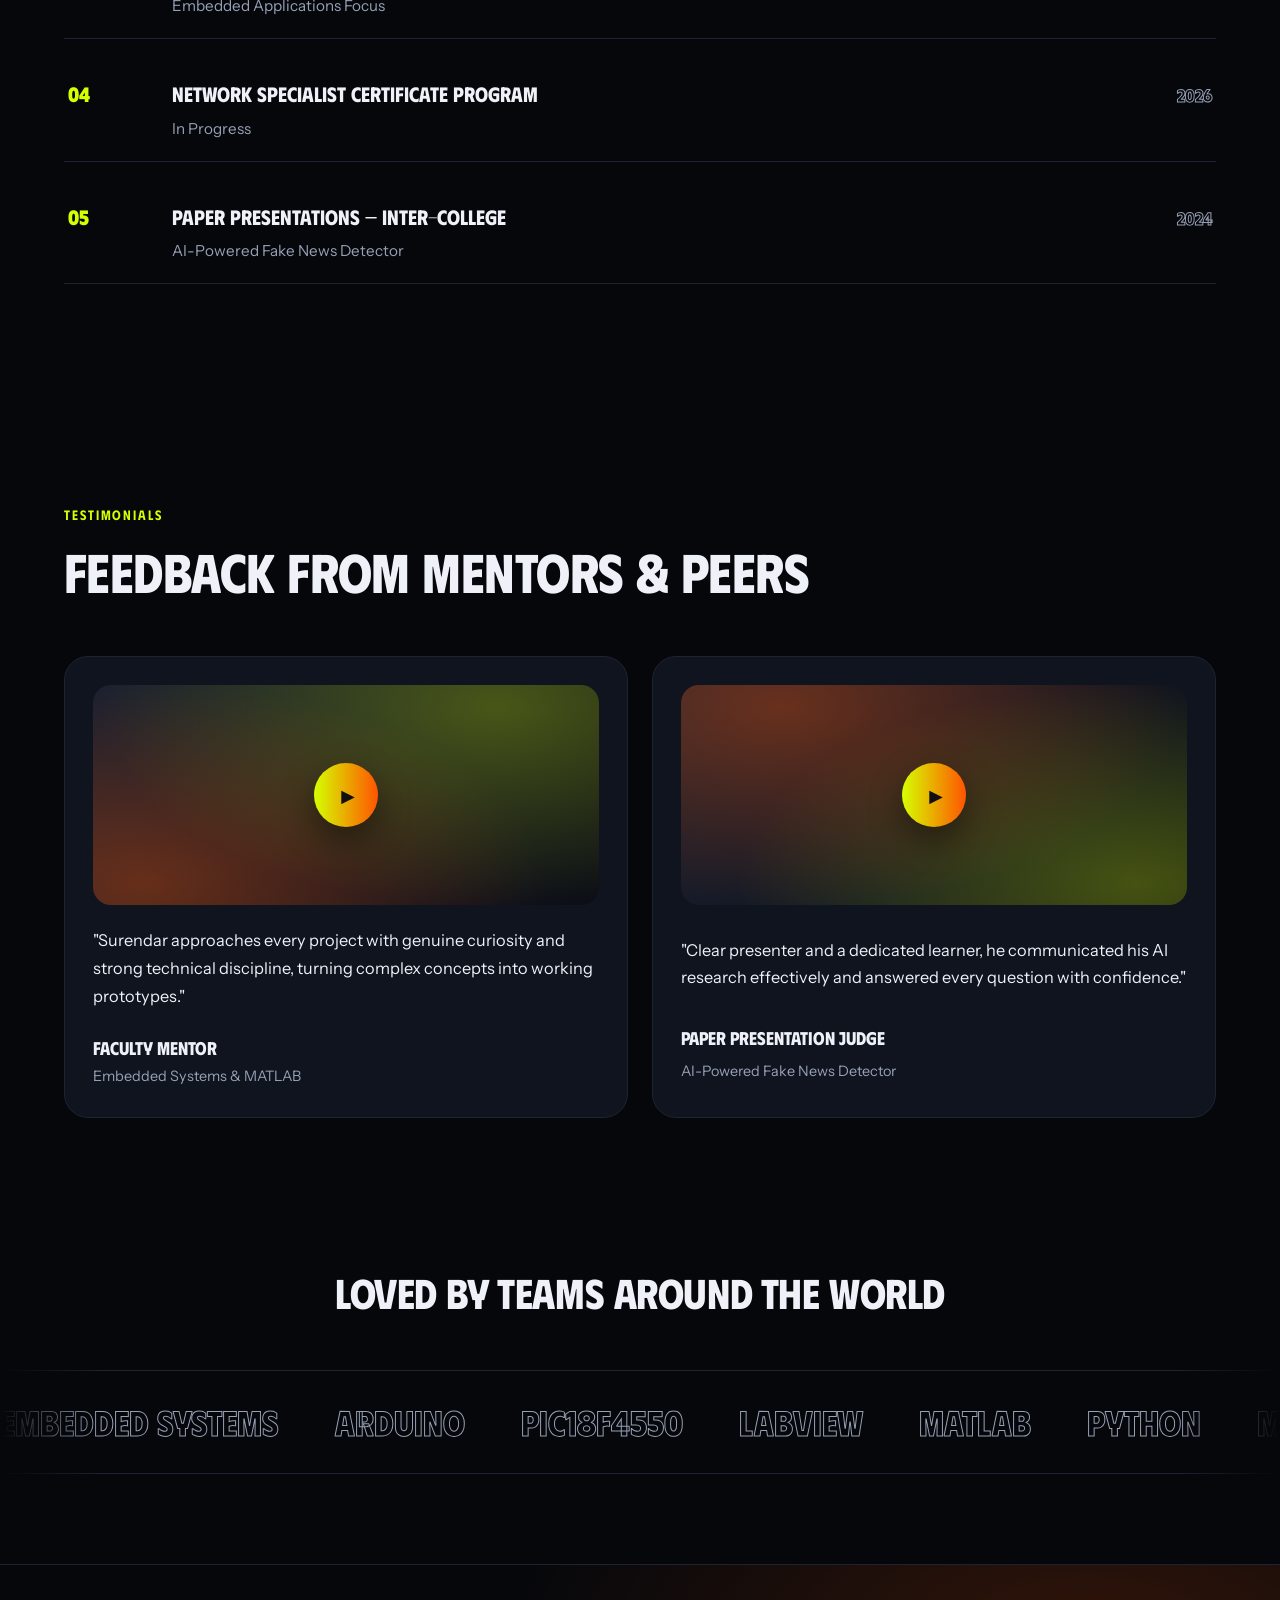
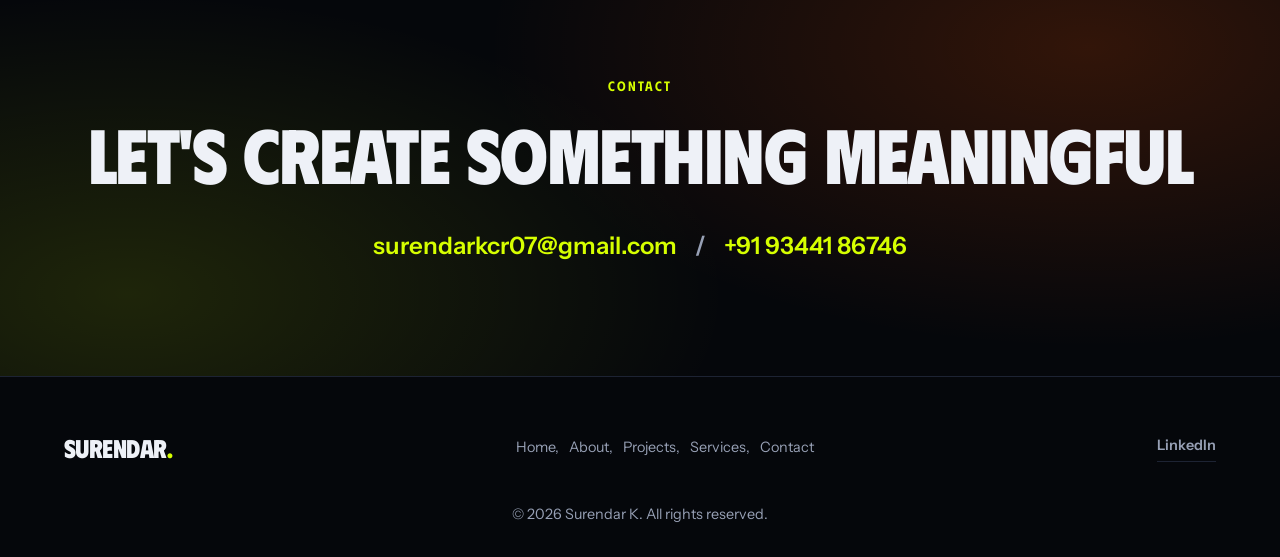
==== commit ae550777: "Link food ordering project to live site; gate edit mode behind passcode" ====
--- a/index.html
+++ b/index.html
@@ -62,7 +62,7 @@
           </div>
           <div class="hero-right">
             <div class="hero-photo-wrap" id="hero-photo-wrap">
-              <img id="profile-photo" src="protfolio1.jpeg" alt="Surendar K" onerror="this.style.display='none';document.getElementById('profile-fallback').style.display='grid';" />
+              <img id="profile-photo" src="surendar protfolio1.jpeg" alt="Surendar K" onerror="this.style.display='none';document.getElementById('profile-fallback').style.display='grid';" />
               <div id="profile-fallback" class="profile-fallback" style="display:none">SK</div>
               <input type="file" id="photo-input" accept="image/*" hidden />
             </div>
@@ -102,7 +102,7 @@
         <h2 class="section-title">Designing, building &amp; learning — one circuit at a time.</h2>
         <div class="about-grid">
           <div class="about-photo">
-            <img src="protfolio2.jpeg" alt="Surendar K" />
+            <img src="surendar protfolio2.jpeg" alt="Surendar K" />
           </div>
           <div class="about-content">
             <p>
@@ -179,18 +179,19 @@
         <p class="kicker">works</p>
         <h2 class="section-title">Featured Projects</h2>
         <div class="projects-list">
-          <article class="project-row">
+          <article class="project-row project-link" data-url="https://foodorder-web-sure.netlify.app">
             <div class="project-thumb thumb-web">
-              <span>FO</span>
+              <a href="https://foodorder-web-sure.netlify.app" target="_blank" rel="noopener" aria-label="Open Food Ordering Web App"><span>FO</span></a>
             </div>
             <div class="project-info">
               <div class="project-tags"><span>Next.js</span><span>Prisma</span><span>Web App</span></div>
-              <h3>Food Ordering Web App</h3>
+              <h3><a class="project-title-link" href="https://foodorder-web-sure.netlify.app" target="_blank" rel="noopener">Food Ordering Web App</a></h3>
               <p>
                 A full-stack food ordering platform built with Next.js and Prisma,
                 featuring menu browsing, cart management, order placement, secure
                 authentication, and user profiles.
               </p>
+              <a class="project-visit" href="https://foodorder-web-sure.netlify.app" target="_blank" rel="noopener">Visit live site &nearr;</a>
             </div>
             <span class="project-num">01</span>
           </article>
--- a/styles.css
+++ b/styles.css
@@ -640,6 +640,36 @@
   font-weight: 800;
   color: transparent;
   -webkit-text-stroke: 1px var(--muted);
+}
+
+.project-link {
+  cursor: pointer;
+}
+
+.project-title-link {
+  transition: color 0.2s;
+}
+
+.project-link:hover .project-title-link {
+  color: var(--lime);
+}
+
+.project-visit {
+  display: inline-block;
+  margin-top: 14px;
+  font-family: var(--heading-font);
+  font-size: 0.9rem;
+  font-weight: 700;
+  text-transform: uppercase;
+  letter-spacing: 0.06em;
+  color: var(--lime);
+  border-bottom: 1px solid transparent;
+  transition: border-color 0.2s, color 0.2s;
+}
+
+.project-visit:hover {
+  color: var(--orange);
+  border-color: var(--orange);
 }
 
 /* Awards */
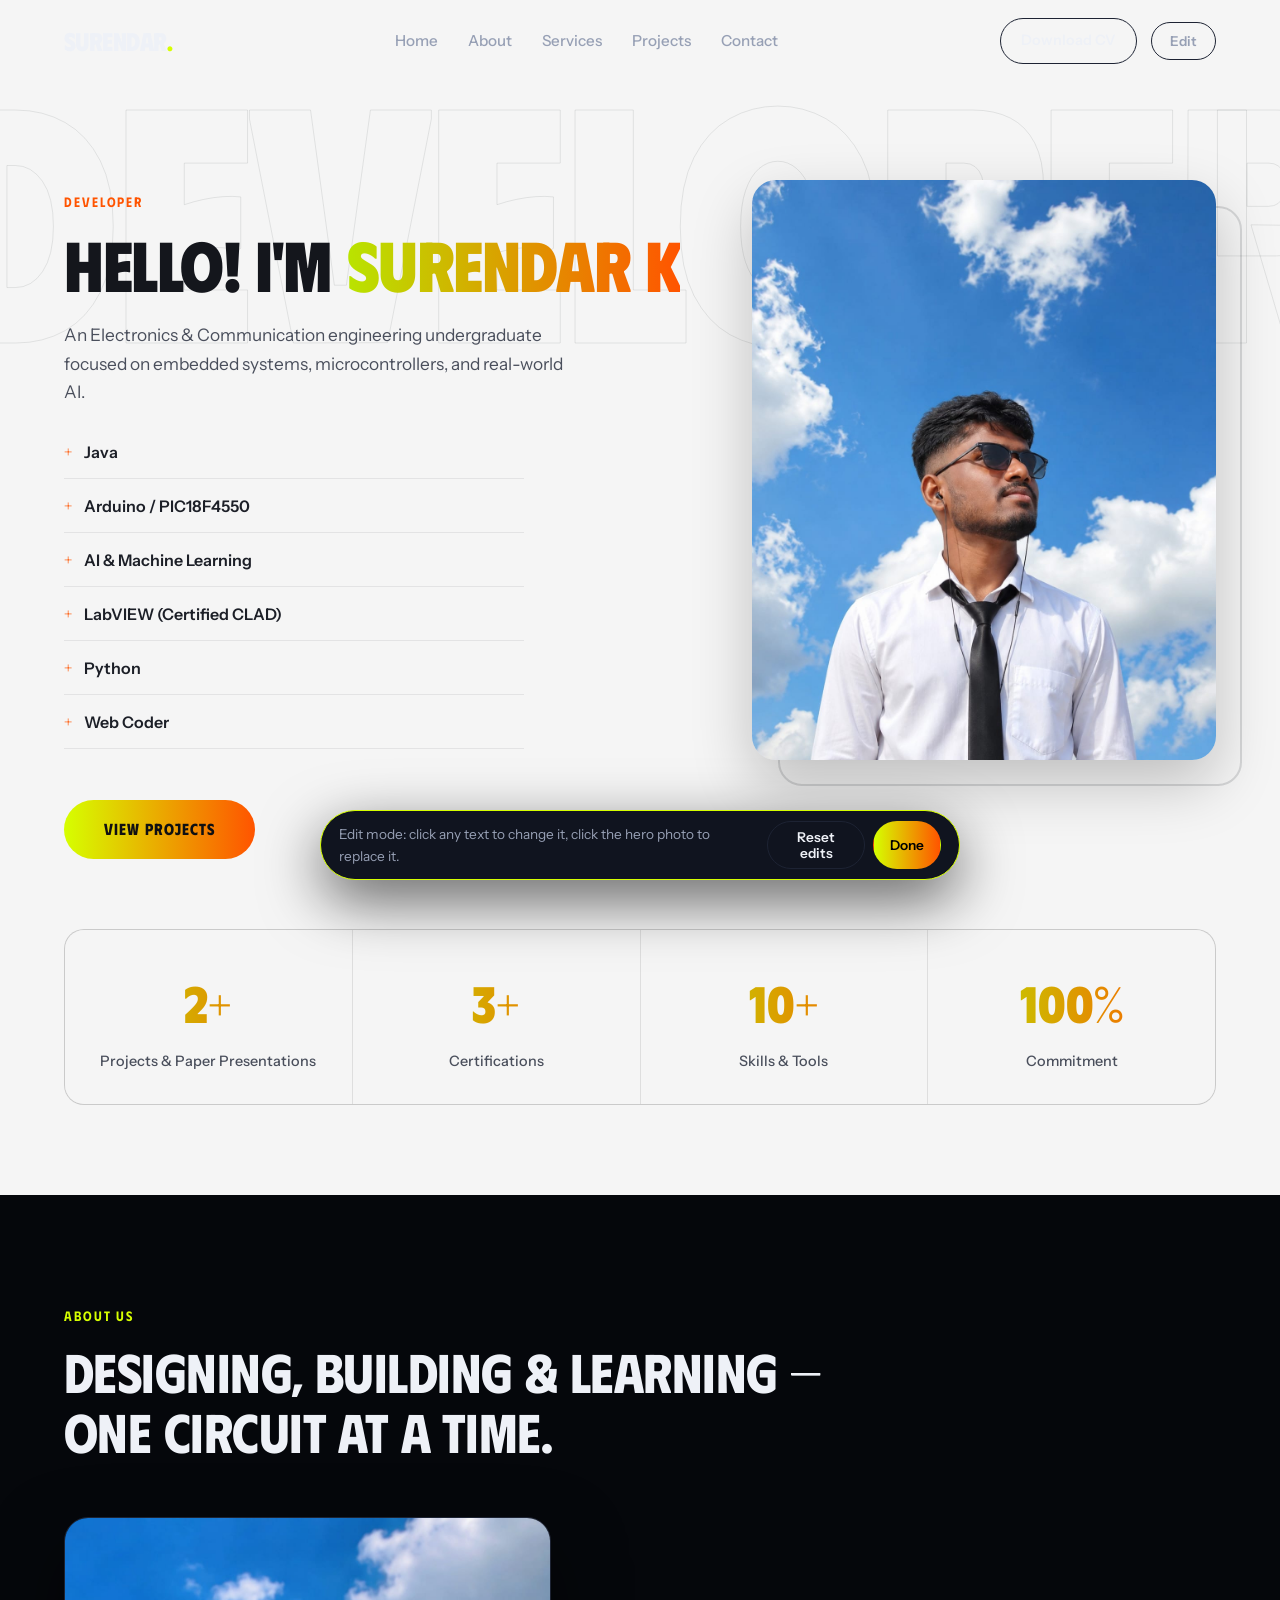
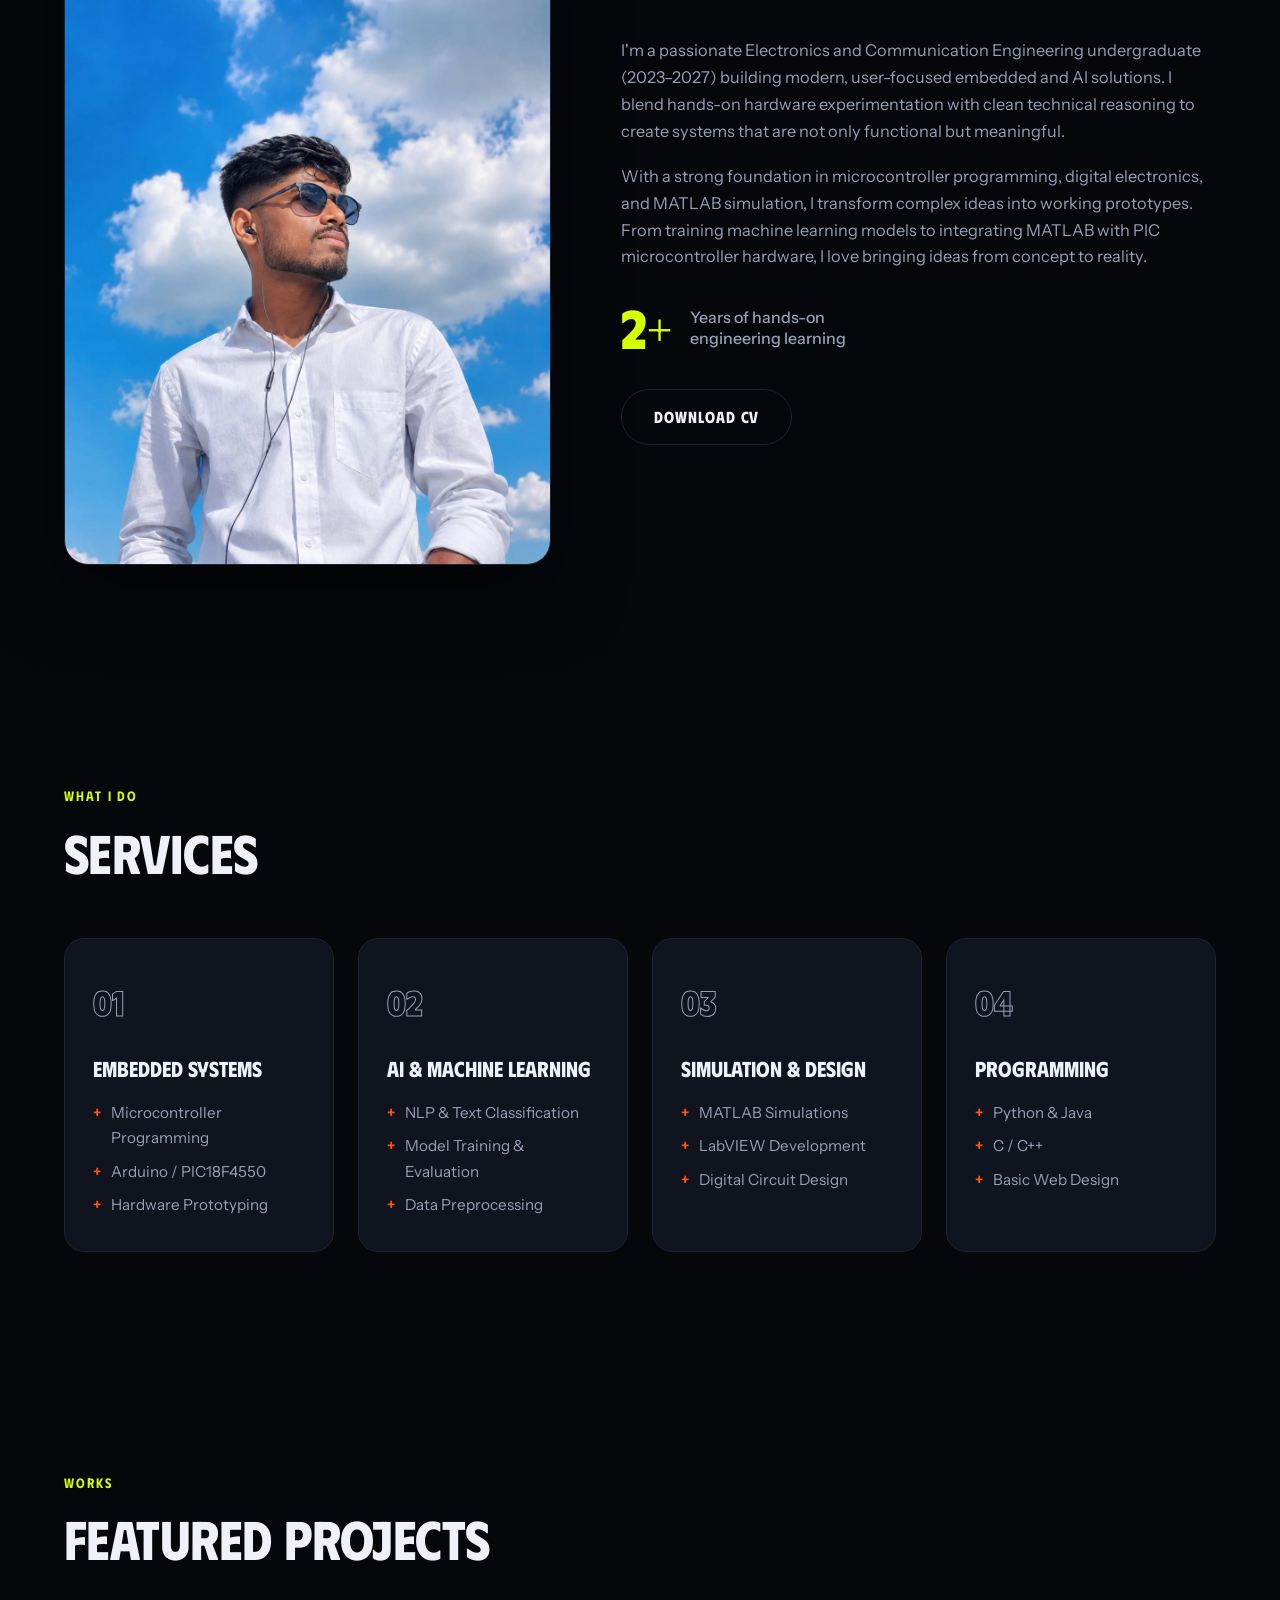
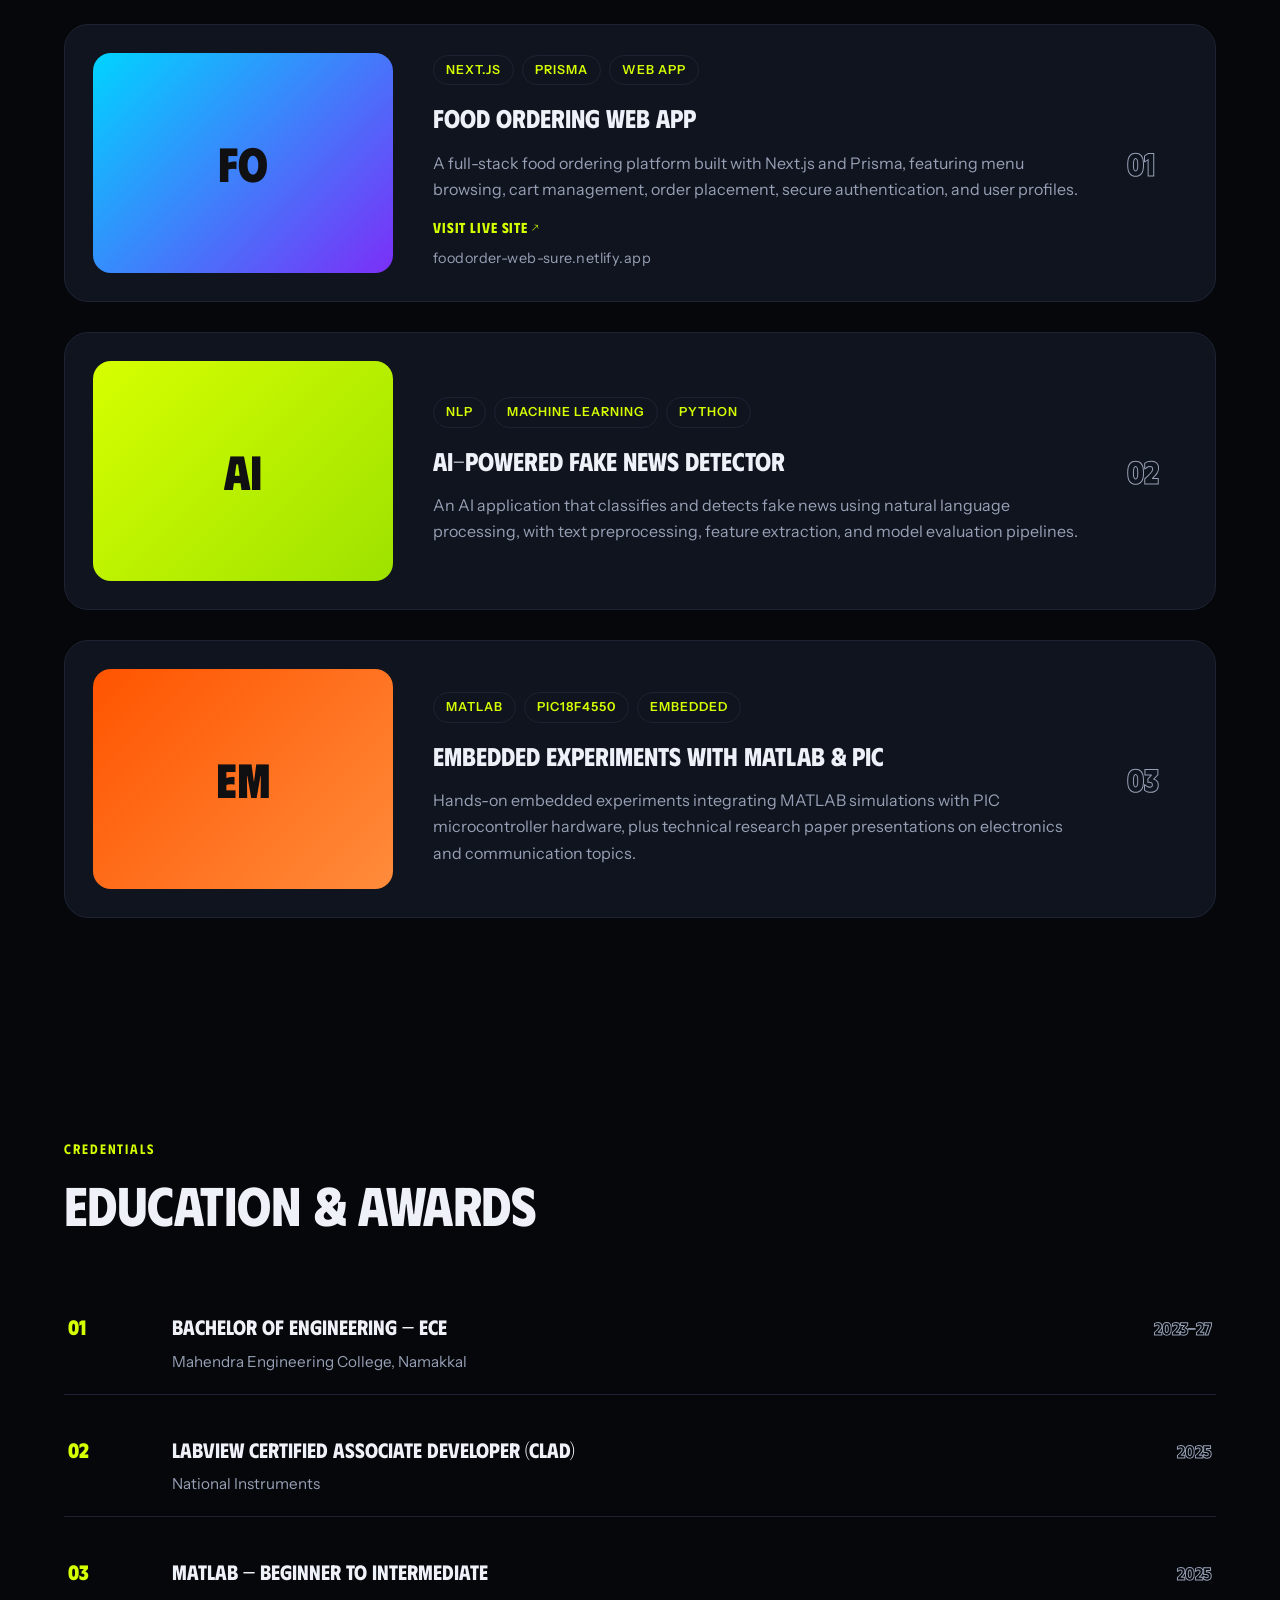
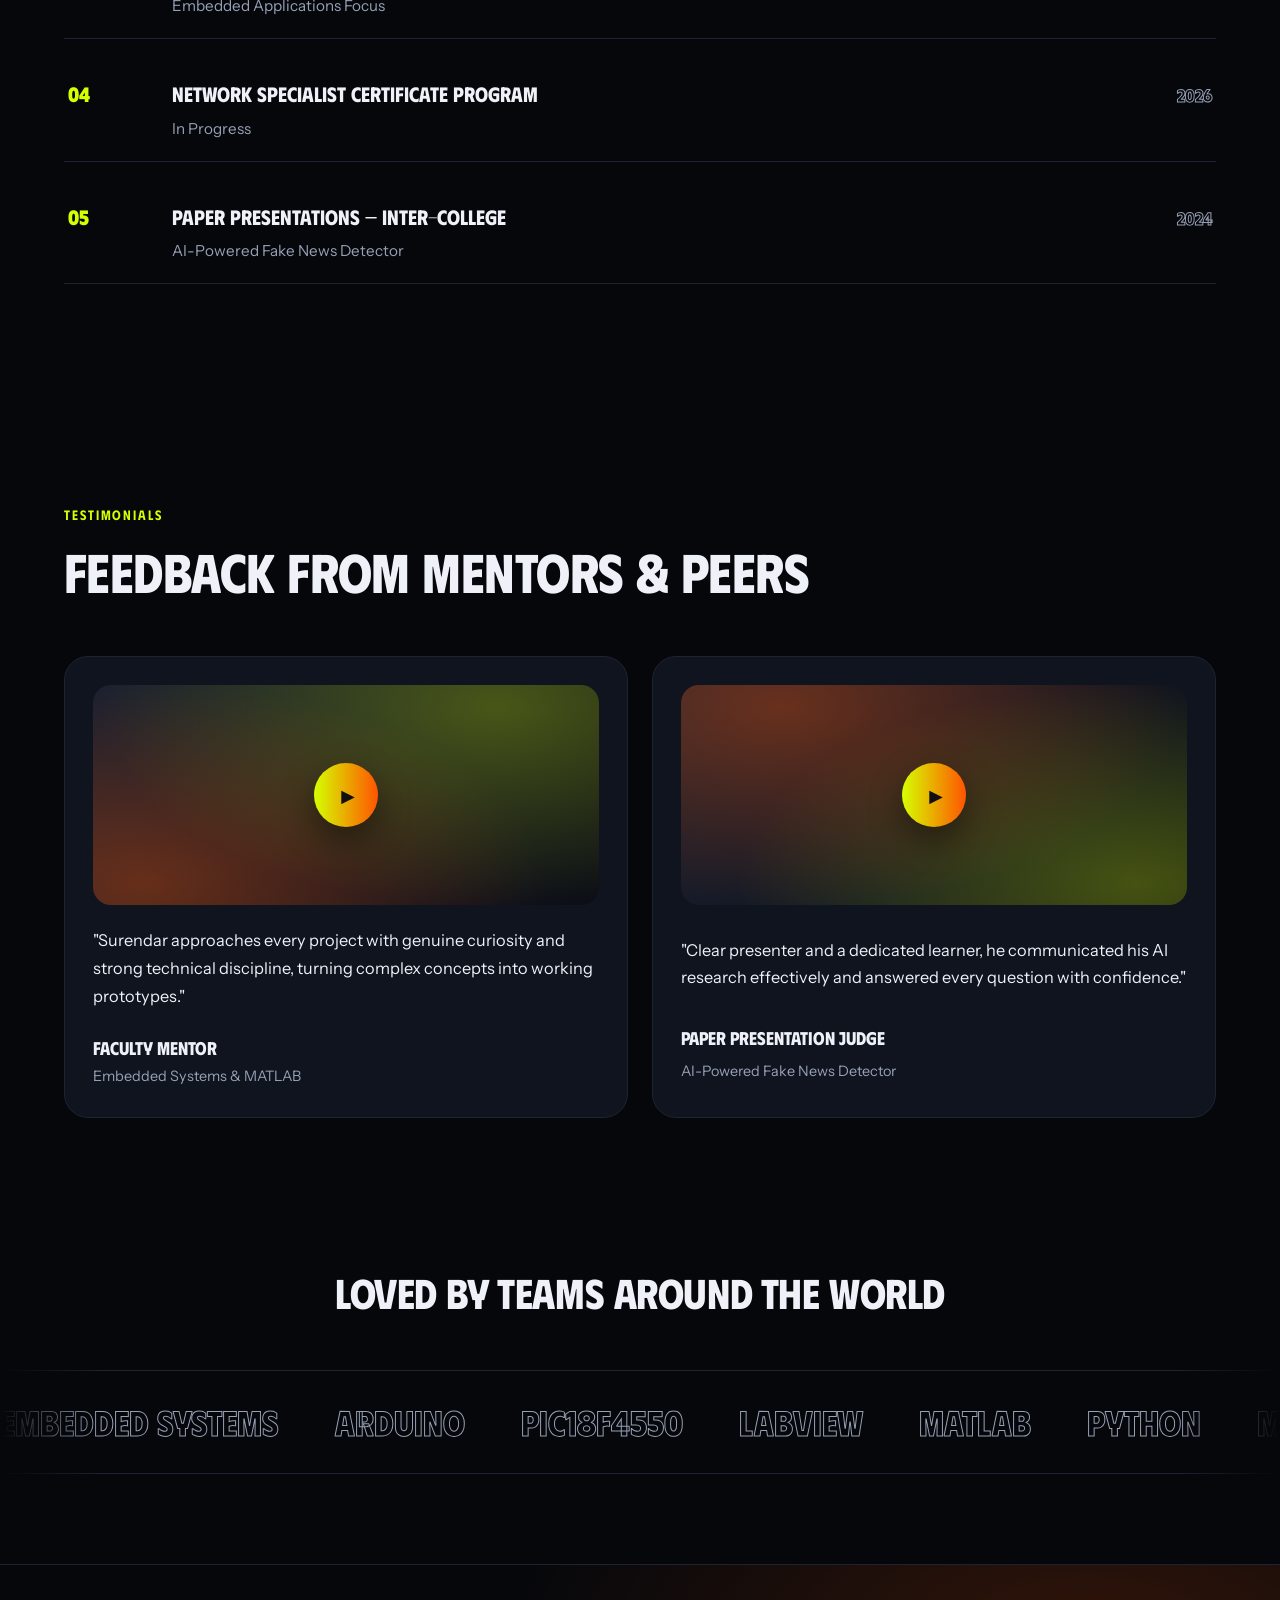
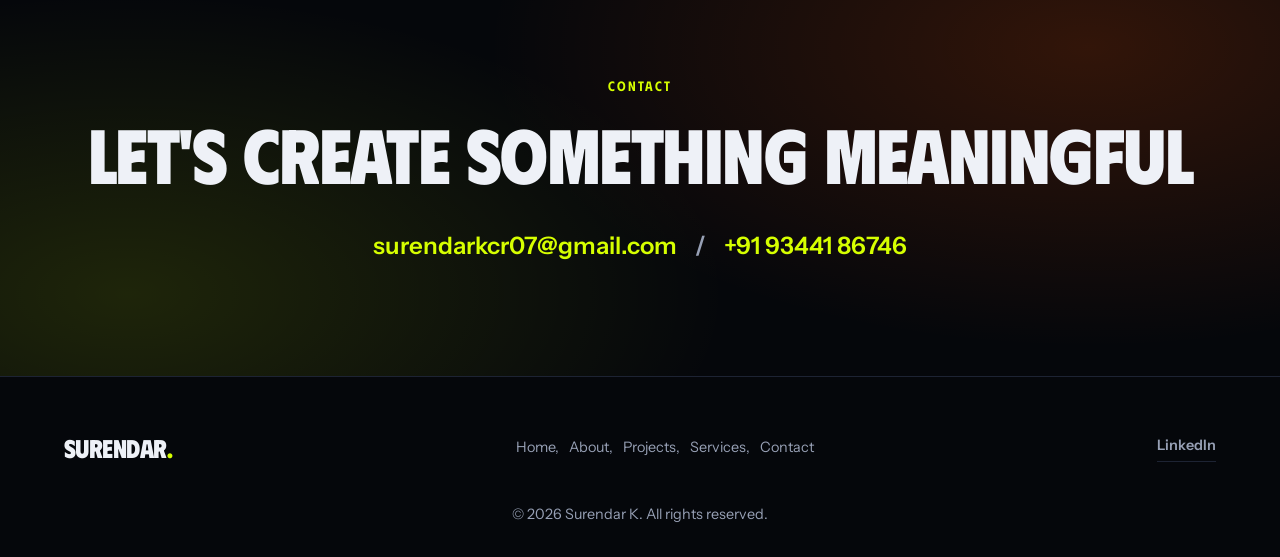
==== commit 16ce0323: "Show live URL text on food ordering project card" ====
--- a/index.html
+++ b/index.html
@@ -192,6 +192,7 @@
                 authentication, and user profiles.
               </p>
               <a class="project-visit" href="https://foodorder-web-sure.netlify.app" target="_blank" rel="noopener">Visit live site &nearr;</a>
+              <span class="project-url">foodorder-web-sure.netlify.app</span>
             </div>
             <span class="project-num">01</span>
           </article>
--- a/styles.css
+++ b/styles.css
@@ -670,6 +670,18 @@
 .project-visit:hover {
   color: var(--orange);
   border-color: var(--orange);
+}
+
+.project-url {
+  display: block;
+  margin-top: 6px;
+  font-size: 0.9rem;
+  color: var(--muted);
+  letter-spacing: 0.03em;
+}
+
+.project-link:hover .project-url {
+  color: var(--lime);
 }
 
 /* Awards */
